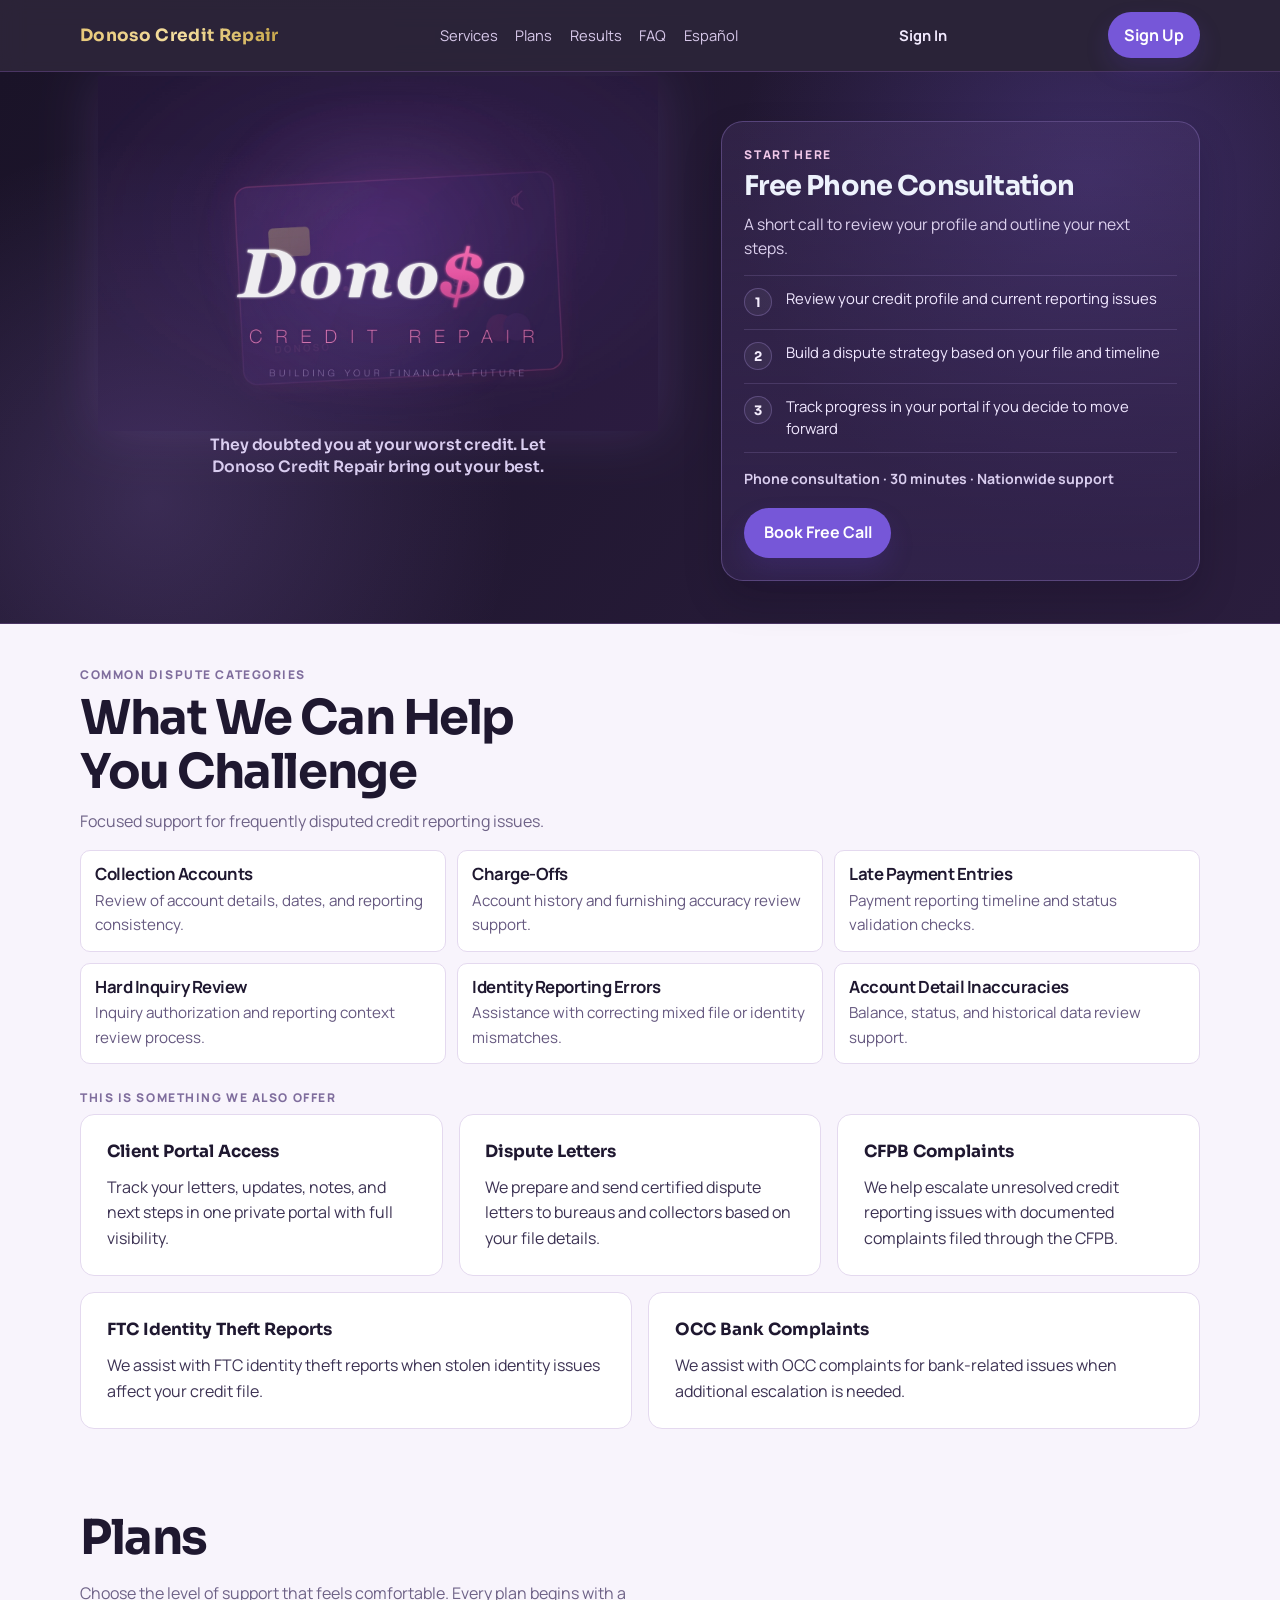
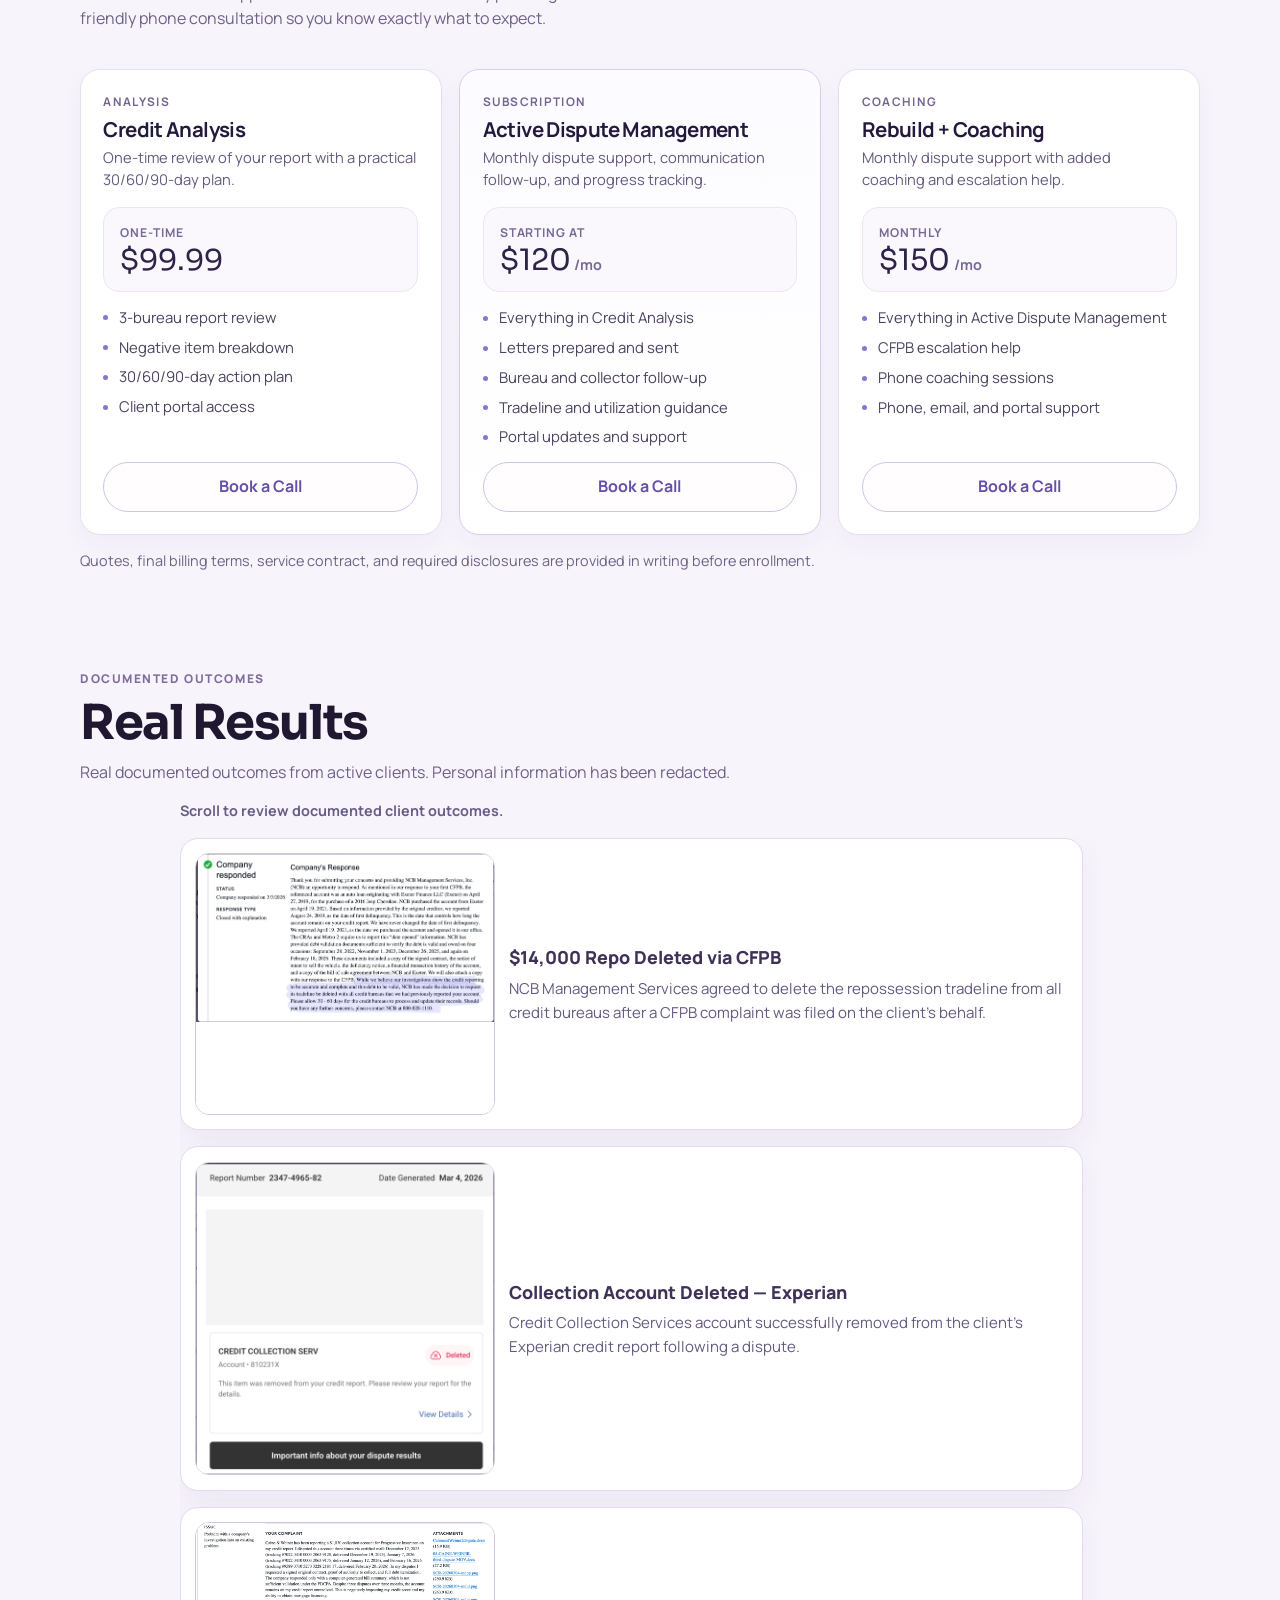
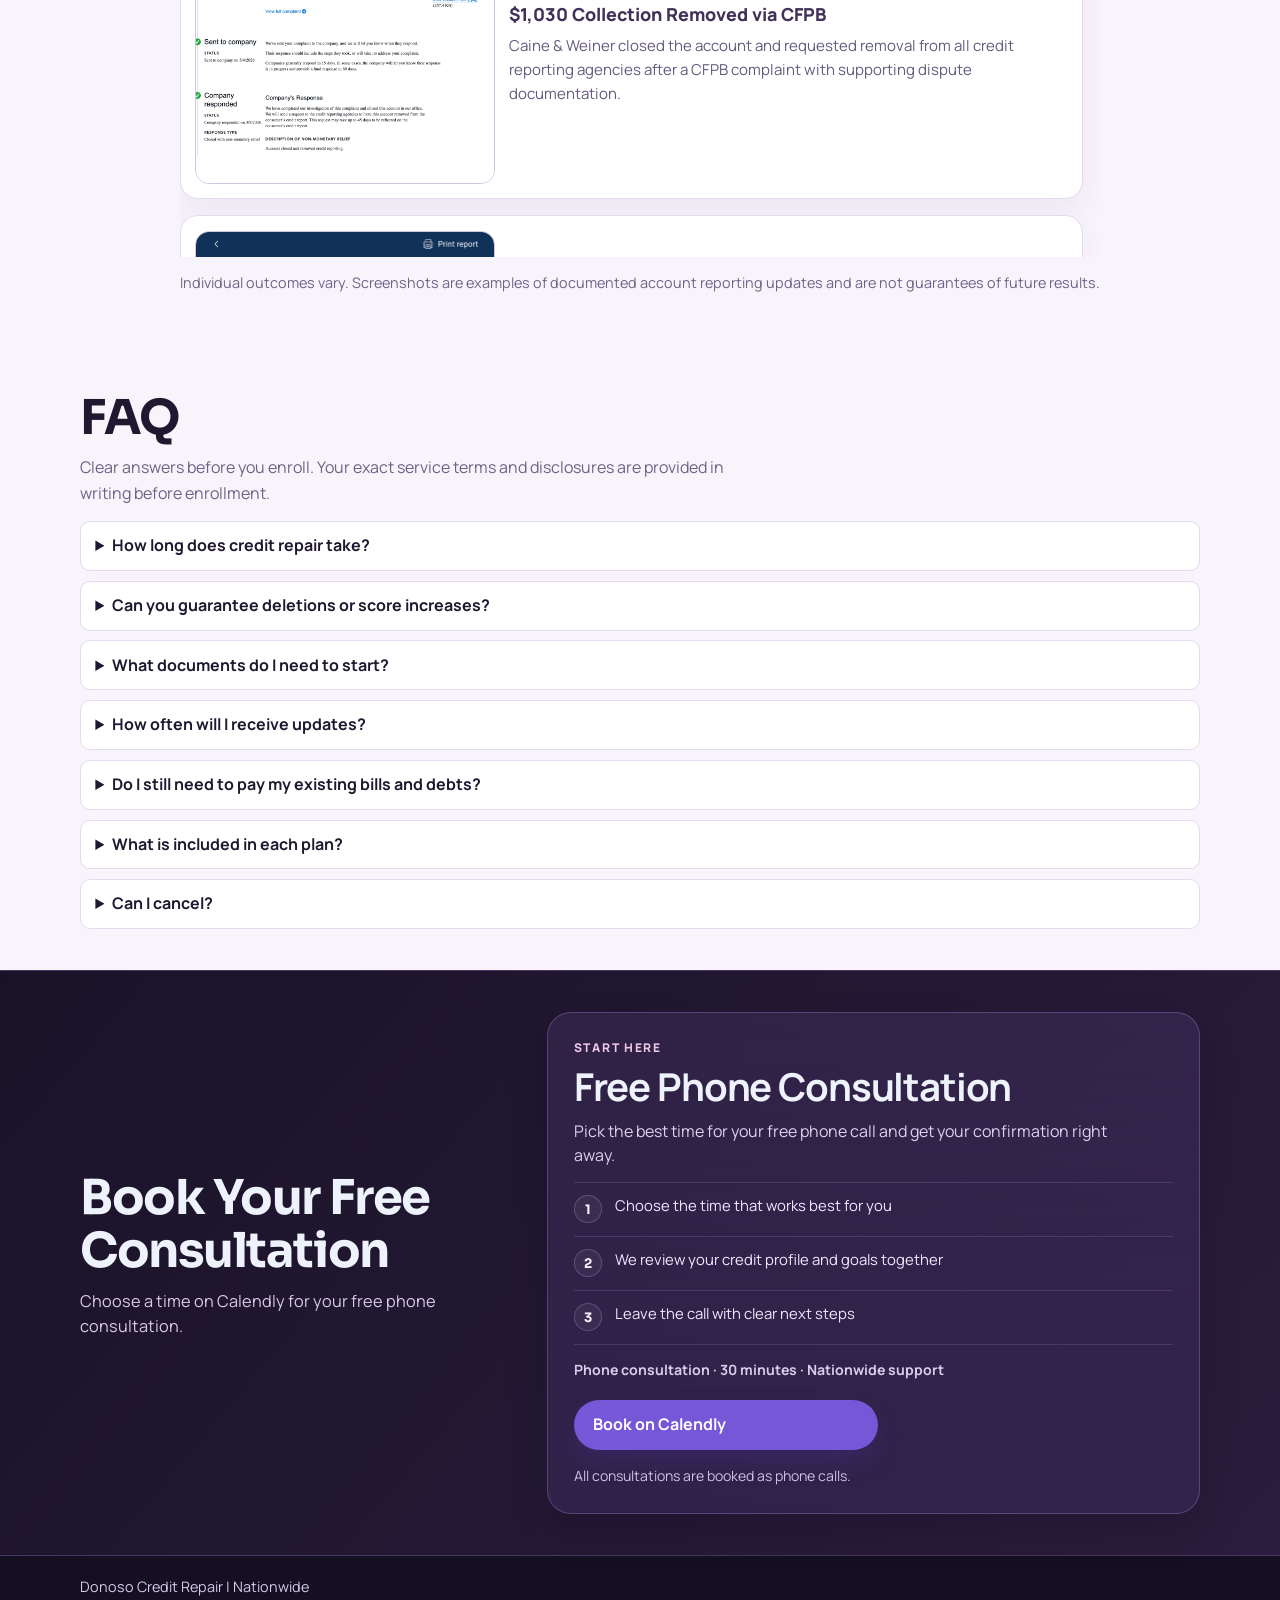
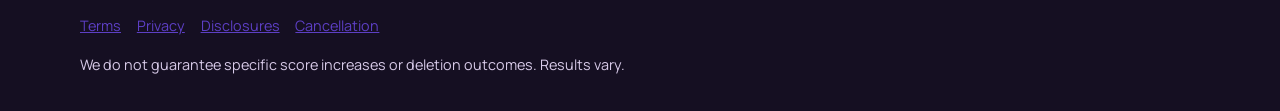
==== index.html @ 0e9fbdb6 "Add service highlights subheading" ====
<!doctype html>
<html lang="en">
  <head>
    <meta charset="UTF-8" />
    <meta name="viewport" content="width=device-width, initial-scale=1.0" />
    <title>Donoso Credit Repair | Nationwide Credit Support</title>
    <meta
      name="description"
      content="Donoso Credit Repair helps clients nationwide challenge potentially inaccurate credit reporting and build stronger credit habits."
    />
    <meta property="og:title" content="Donoso Credit Repair | Nationwide Credit Support" />
    <meta
      property="og:description"
      content="Donoso Credit Repair helps clients nationwide challenge potentially inaccurate credit reporting and build stronger credit habits."
    />
    <meta property="og:type" content="website" />
    <meta property="og:url" content="https://donosocreditrepair.com/" />
    <meta property="og:image" content="https://donosocreditrepair.com/images/SCR-20260306-loyx.jpeg" />
    <meta name="twitter:card" content="summary_large_image" />
    <meta name="twitter:title" content="Donoso Credit Repair | Nationwide Credit Support" />
    <meta
      name="twitter:description"
      content="Donoso Credit Repair helps clients nationwide challenge potentially inaccurate credit reporting and build stronger credit habits."
    />
    <meta name="twitter:image" content="https://donosocreditrepair.com/images/SCR-20260306-loyx.jpeg" />
    <link rel="preconnect" href="https://fonts.googleapis.com" />
    <link rel="preconnect" href="https://fonts.gstatic.com" crossorigin />
    <link
      href="https://fonts.googleapis.com/css2?family=Manrope:wght@400;500;700;800&family=Sora:wght@600;700;800&display=swap"
      rel="stylesheet"
    />
    <link rel="icon" type="image/jpeg" href="images/SCR-20260306-loyx.jpeg" />
    <link rel="apple-touch-icon" href="images/SCR-20260306-loyx.jpeg" />
    <link rel="alternate" hreflang="es" href="es.html" />
    <link rel="stylesheet" href="styles.css?v=20260321l" />
  </head>
  <body>
    <nav class="site-nav">
      <div class="container nav-inner">
        <a class="brand" href="#home"><span class="brand-text">Donoso Credit Repair</span></a>
        <div class="nav-links">
          <a href="#services">Services</a>
          <a href="#pricing">Plans</a>
          <a href="#results">Results</a>
          <a href="#faq">FAQ</a>
          <a href="es.html" lang="es">Español</a>
        </div>
        <a class="nav-signin" href="portal.html">Sign In</a>
        <a class="btn btn-primary nav-btn" href="portal.html?mode=signup">Sign Up</a>
      </div>
      <div class="container mobile-nav" aria-label="Mobile navigation">
        <a href="#services">Services</a>
        <a href="#pricing">Plans</a>
        <a href="#results">Results</a>
        <a href="#faq">FAQ</a>
        <a href="es.html" lang="es">Español</a>
      </div>
    </nav>

    <main id="home">
      <section class="hero">
        <div class="container hero-grid">
          <div class="hero-copy">
            <div class="hero-logo-showcase">
              <img
                class="hero-logo"
                src="images/SCR-20260306-loyx.jpeg"
                alt="Donoso Credit Repair logo"
              />
            </div>
            <p class="hero-logo-caption">
              They doubted you at your worst credit. Let Donoso Credit Repair bring out your best.
            </p>
          </div>

          <aside class="hero-panel">
            <p class="hero-panel-kicker">Start Here</p>
            <h2>Free Phone Consultation</h2>
            <p class="hero-panel-lead">
              A short call to review your profile and outline your next steps.
            </p>
            <ol class="hero-steps">
              <li>
                <span class="hero-step-num">1</span>
                <p>Review your credit profile and current reporting issues</p>
              </li>
              <li>
                <span class="hero-step-num">2</span>
                <p>Build a dispute strategy based on your file and timeline</p>
              </li>
              <li>
                <span class="hero-step-num">3</span>
                <p>Track progress in your portal if you decide to move forward</p>
              </li>
            </ol>
            <p class="hero-panel-meta">Phone consultation · 30 minutes · Nationwide support</p>
            <a
              class="btn btn-primary hero-panel-btn"
              href="https://calendly.com/donoso420/30min"
              target="_blank"
              rel="noreferrer"
            >Book Free Call</a>
          </aside>
        </div>
      </section>

      <section id="services" class="section section-light">
        <div class="container">
          <p class="section-kicker">Common Dispute Categories</p>
          <h2 class="section-title">What We Can Help You Challenge</h2>
          <p class="section-lead">
            Focused support for frequently disputed credit reporting issues.
          </p>
          <div class="issue-grid">
            <article>
              <h3>Collection Accounts</h3>
              <p>Review of account details, dates, and reporting consistency.</p>
            </article>
            <article>
              <h3>Charge-Offs</h3>
              <p>Account history and furnishing accuracy review support.</p>
            </article>
            <article>
              <h3>Late Payment Entries</h3>
              <p>Payment reporting timeline and status validation checks.</p>
            </article>
            <article>
              <h3>Hard Inquiry Review</h3>
              <p>Inquiry authorization and reporting context review process.</p>
            </article>
            <article>
              <h3>Identity Reporting Errors</h3>
              <p>Assistance with correcting mixed file or identity mismatches.</p>
            </article>
            <article>
              <h3>Account Detail Inaccuracies</h3>
              <p>Balance, status, and historical data review support.</p>
            </article>
          </div>
          <div class="stats services-highlights">
            <p class="section-kicker services-highlights-kicker">This Is Something We Also Offer</p>
            <div class="stats-grid">
              <article>
                <p class="stat-label">Client Portal Access</p>
                <p class="stat-text">Track your letters, updates, notes, and next steps in one private portal with full visibility.</p>
              </article>
              <article>
                <p class="stat-label">Dispute Letters</p>
                <p class="stat-text">We prepare and send certified dispute letters to bureaus and collectors based on your file details.</p>
              </article>
              <article>
                <p class="stat-label">CFPB Complaints</p>
                <p class="stat-text">We help escalate unresolved credit reporting issues with documented complaints filed through the CFPB.</p>
              </article>
              <article>
                <p class="stat-label">FTC Identity Theft Reports</p>
                <p class="stat-text">We assist with FTC identity theft reports when stolen identity issues affect your credit file.</p>
              </article>
              <article>
                <p class="stat-label">OCC Bank Complaints</p>
                <p class="stat-text">We assist with OCC complaints for bank-related issues when additional escalation is needed.</p>
              </article>
            </div>
          </div>
        </div>
      </section>

      <section id="pricing" class="section section-light">
        <div class="container">
          <div class="pricing-header">
            <h2 class="section-title">Plans</h2>
            <p class="section-lead">
              Choose the level of support that feels comfortable. Every plan begins with a
              friendly phone consultation so you know exactly what to expect.
            </p>
          </div>
          <div class="pricing-grid">
            <article class="plan-card">
              <div class="plan-top">
                <p class="plan-tier">Analysis</p>
                <h3>Credit Analysis</h3>
                <p class="plan-for">One-time review of your report with a practical 30/60/90-day plan.</p>
              </div>
              <div class="plan-price-box">
                <p class="plan-price-label">One-time</p>
                <p class="plan-price">
                  <span class="plan-price-value">$99.99</span>
                </p>
              </div>
              <ul>
                <li>3-bureau report review</li>
                <li>Negative item breakdown</li>
                <li>30/60/90-day action plan</li>
                <li>Client portal access</li>
              </ul>
              <a
                class="btn btn-outline"
                href="https://calendly.com/donoso420/30min"
                target="_blank"
                rel="noreferrer"
              >Book a Call</a>
            </article>

            <article class="plan-card featured">
              <div class="plan-top">
                <p class="plan-tier">Subscription</p>
                <h3>Active Dispute Management</h3>
                <p class="plan-for">Monthly dispute support, communication follow-up, and progress tracking.</p>
              </div>
              <div class="plan-price-box">
                <p class="plan-price-label">Starting at</p>
                <p class="plan-price">
                  <span class="plan-price-value">$120</span>
                  <span class="plan-price-unit">/mo</span>
                </p>
              </div>
              <ul>
                <li>Everything in Credit Analysis</li>
                <li>Letters prepared and sent</li>
                <li>Bureau and collector follow-up</li>
                <li>Tradeline and utilization guidance</li>
                <li>Portal updates and support</li>
              </ul>
              <a
                class="btn btn-outline"
                href="https://calendly.com/donoso420/30min"
                target="_blank"
                rel="noreferrer"
              >Book a Call</a>
            </article>

            <article class="plan-card">
              <div class="plan-top">
                <p class="plan-tier">Coaching</p>
                <h3>Rebuild + Coaching</h3>
                <p class="plan-for">Monthly dispute support with added coaching and escalation help.</p>
              </div>
              <div class="plan-price-box">
                <p class="plan-price-label">Monthly</p>
                <p class="plan-price">
                  <span class="plan-price-value">$150</span>
                  <span class="plan-price-unit">/mo</span>
                </p>
              </div>
              <ul>
                <li>Everything in Active Dispute Management</li>
                <li>CFPB escalation help</li>
                <li>Phone coaching sessions</li>
                <li>Phone, email, and portal support</li>
              </ul>
              <a
                class="btn btn-outline"
                href="https://calendly.com/donoso420/30min"
                target="_blank"
                rel="noreferrer"
              >Book a Call</a>
            </article>
          </div>
          <p class="fineprint">
            Quotes, final billing terms, service contract, and required disclosures are provided
            in writing before enrollment.
          </p>
        </div>
      </section>

      <section id="results" class="section section-light results-section">
        <div class="container">
          <p class="section-kicker">Documented Outcomes</p>
          <h2 class="section-title">Real Results</h2>
          <p class="section-lead">
            Real documented outcomes from active clients. Personal information has been redacted.
          </p>
          <p class="results-hint">Scroll to review documented client outcomes.</p>
          <div class="results-grid">
            <article class="result-card">
              <div class="result-media">
                <img src="/images/Experian.png" alt="CFPB complaint — $14,000 repossession deleted from all credit bureaus" loading="lazy" />
              </div>
              <div class="result-copy">
                <p class="result-title">$14,000 Repo Deleted via CFPB</p>
                <p class="result-text">
                  NCB Management Services agreed to delete the repossession tradeline from all credit bureaus after a CFPB complaint was filed on the client's behalf.
                </p>
              </div>
            </article>
            <article class="result-card">
              <div class="result-media">
                <img src="/images/CFPB.png" alt="Experian dispute result — collection account deleted" loading="lazy" />
              </div>
              <div class="result-copy">
                <p class="result-title">Collection Account Deleted — Experian</p>
                <p class="result-text">
                  Credit Collection Services account successfully removed from the client's Experian credit report following a dispute.
                </p>
              </div>
            </article>
            <article class="result-card">
              <div class="result-media">
                <img src="/images/CFBPcomlaint2.png" alt="CFPB complaint — $1,030 Caine & Weiner collection removed" loading="lazy" />
              </div>
              <div class="result-copy">
                <p class="result-title">$1,030 Collection Removed via CFPB</p>
                <p class="result-text">
                  Caine & Weiner closed the account and requested removal from all credit reporting agencies after a CFPB complaint with supporting dispute documentation.
                </p>
              </div>
            </article>
            <article class="result-card">
              <div class="result-media">
                <img src="/images/SCR-20260306-jzqe.png" alt="Credit report update showing deleted and updated disputed accounts" loading="lazy" />
              </div>
              <div class="result-copy">
                <p class="result-title">Multiple Accounts Updated and Deleted</p>
                <p class="result-text">
                  Client report showing multiple dispute outcomes at once, including deleted collection accounts and updated tradelines after the reporting cycle refreshed.
                </p>
              </div>
            </article>
          </div>
          <p class="fineprint">
            Individual outcomes vary. Screenshots are examples of documented account reporting
            updates and are not guarantees of future results.
          </p>
        </div>
      </section>

      <section id="faq" class="section section-light faq-section">
        <div class="container">
          <h2 class="section-title">FAQ</h2>
          <p class="section-lead faq-intro">
            Clear answers before you enroll. Your exact service terms and disclosures are provided
            in writing before enrollment.
          </p>
          <details>
            <summary>How long does credit repair take?</summary>
            <p>
              Most clients are active for 3 to 6 months. Initial file review is usually completed
              within 3 to 7 business days after onboarding documents are received. First dispute
              cycle typically starts within 7 to 14 days. Bureau and creditor responses often take
              about 30 to 45 days per cycle.
            </p>
          </details>
          <details>
            <summary>Can you guarantee deletions or score increases?</summary>
            <p>
              No. We do not guarantee deletions, score increases, approvals, or exact timelines.
              Results vary based on your credit profile, account history, and how bureaus or
              furnishers respond.
            </p>
          </details>
          <details>
            <summary>What documents do I need to start?</summary>
            <p>
              Most clients need a government-issued ID, proof of address, and current 3-bureau
              credit report access. If you have prior dispute letters or bureau responses, upload
              those during onboarding.
            </p>
          </details>
          <details>
            <summary>How often will I receive updates?</summary>
            <p>
              You receive regular progress updates during each cycle and a monthly status summary.
              Active Dispute Management and Rebuild + Coaching include priority support with a
              target response window of 24 business hours.
            </p>
          </details>
          <details>
            <summary>Do I still need to pay my existing bills and debts?</summary>
            <p>
              Yes. You should continue making payments on valid obligations. Credit repair support
              does not replace your payment responsibilities to lenders or creditors.
            </p>
          </details>
          <details>
            <summary>What is included in each plan?</summary>
            <p>
              Credit Analysis is $99.99 and includes a 3-bureau report review, negative item
              analysis, a 30/60/90-day action plan, and client portal access. Active Dispute
              Management starts at $120 per month and adds dispute letters sent on your behalf to
              bureaus and collectors, credit utilization and tradeline advice, and email/portal
              support. Rebuild + Coaching is $150 per month and adds CFPB complaints filed on your
              behalf and phone coaching sessions.
            </p>
          </details>
          <details>
            <summary>Can I cancel?</summary>
            <p>
              Yes. Cancellation rights and instructions are included in your signed agreement and
              required disclosures before service begins. You can also submit a written request
              by email and include your full account details.
            </p>
          </details>
        </div>
      </section>

      <section id="contact" class="section section-dark contact-section">
        <div class="container contact-grid">
          <div class="contact-copy-wrap">
            <h2 class="section-title">Book Your Free Consultation</h2>
            <p class="contact-lead">
              Choose a time on Calendly for your free phone consultation.
            </p>
          </div>
          <div class="booking-card">
            <p class="booking-kicker">Start Here</p>
            <h3>Free Phone Consultation</h3>
            <p class="booking-copy">
              Pick the best time for your free phone call and get your confirmation right away.
            </p>
            <ol class="booking-steps">
              <li>
                <span class="booking-step-num">1</span>
                <p>Choose the time that works best for you</p>
              </li>
              <li>
                <span class="booking-step-num">2</span>
                <p>We review your credit profile and goals together</p>
              </li>
              <li>
                <span class="booking-step-num">3</span>
                <p>Leave the call with clear next steps</p>
              </li>
            </ol>
            <p class="booking-meta">Phone consultation · 30 minutes · Nationwide support</p>
            <a
              class="btn btn-primary booking-btn"
              href="https://calendly.com/donoso420/30min"
              target="_blank"
              rel="noreferrer"
            >Book on Calendly</a>
            <p class="micro booking-note">
              All consultations are booked as phone calls.
            </p>
          </div>
        </div>
      </section>
    </main>

    <footer class="footer">
      <div class="container">
        <p>Donoso Credit Repair | Nationwide</p>
        <p class="legal-links">
          <a href="terms.html">Terms</a>
          <a href="privacy.html">Privacy</a>
          <a href="disclosures.html">Disclosures</a>
          <a href="cancellation.html">Cancellation</a>
        </p>
        <p>We do not guarantee specific score increases or deletion outcomes. Results vary.</p>
      </div>
    </footer>
  </body>
</html>
---- styles.css ----
:root {
  --bg: #f8f4fc;
  --surface: #ffffff;
  --surface-soft: #f3ebfb;
  --ink: #1f1830;
  --muted: #6e6287;
  --line: #e4d9ef;
  --dark: #1a1328;
  --dark-2: #2a1d3d;
  --dark-line: #4a3563;
  --accent: #7657d8;
  --accent-strong: #5d3fc5;
}

* {
  box-sizing: border-box;
}

html,
body {
  margin: 0;
  padding: 0;
}

body {
  font-family: "Manrope", sans-serif;
  color: var(--ink);
  background:
    radial-gradient(circle at 8% -10%, #f4ddf0 0, transparent 35%),
    radial-gradient(circle at 95% 0%, #ece4ff 0, transparent 30%),
    var(--bg);
  line-height: 1.6;
}

h1,
h2,
h3 {
  margin: 0 0 0.65rem;
  line-height: 1.12;
  letter-spacing: -0.03em;
}

h1,
h2 {
  font-family: "Sora", sans-serif;
}

p {
  margin: 0 0 1rem;
}

a {
  color: var(--accent-strong);
}

.container {
  width: min(1120px, 92%);
  margin: 0 auto;
}

.site-nav {
  position: sticky;
  top: 0;
  z-index: 30;
  background: rgba(26, 19, 40, 0.92);
  border-bottom: 1px solid var(--dark-line);
  backdrop-filter: blur(10px);
}

.nav-inner {
  display: flex;
  align-items: center;
  justify-content: space-between;
  gap: 1rem;
  padding: 0.78rem 0;
}

.brand {
  text-decoration: none;
}

.brand-text {
  font-family: "Sora", sans-serif;
  font-size: 1.06rem;
  font-weight: 700;
  letter-spacing: 0.02em;
  background: linear-gradient(90deg, #e8c97a, #f5dfa0, #c9a84c);
  -webkit-background-clip: text;
  -webkit-text-fill-color: transparent;
  background-clip: text;
}

.nav-links {
  display: flex;
  gap: 1.1rem;
}

.mobile-nav {
  display: none;
}

.nav-signin {
  text-decoration: none;
  color: #f2eaff;
  font-size: 0.92rem;
  font-weight: 700;
  white-space: nowrap;
}

.nav-signin:hover {
  color: #ffffff;
}

.nav-links a {
  text-decoration: none;
  font-size: 0.92rem;
  color: #d7c8ea;
}

.nav-links a:hover {
  color: #ffffff;
}

.btn {
  display: inline-block;
  border-radius: 999px;
  border: 1px solid transparent;
  text-decoration: none;
  cursor: pointer;
  padding: 0.68rem 1.15rem;
  font-weight: 700;
  transition: transform 0.16s ease, background 0.2s ease, color 0.2s ease;
}

.btn:hover {
  transform: translateY(-1px);
}

.btn-primary {
  background: var(--accent);
  color: #ffffff;
  box-shadow: 0 12px 24px rgba(93, 63, 197, 0.18);
}

.btn-primary:hover {
  background: var(--accent-strong);
}

.btn-quiet {
  border-color: #8a74a7;
  color: #f5eaff;
}

.btn-quiet:hover {
  background: rgba(255, 255, 255, 0.1);
}

.btn-outline {
  border-color: #5d3fc5;
  color: #5d3fc5;
}

.btn-outline:hover {
  background: #f3efff;
}

.nav-btn {
  padding: 0.57rem 0.95rem;
}

.hero {
  color: #edf2fc;
  background:
    radial-gradient(circle at 85% 20%, rgba(126, 96, 232, 0.26), transparent 30%),
    radial-gradient(circle at 12% 78%, rgba(183, 141, 255, 0.18), transparent 30%),
    linear-gradient(130deg, var(--dark), var(--dark-2));
  border-bottom: 1px solid var(--dark-line);
}

.hero-grid {
  display: grid;
  grid-template-columns: minmax(0, 1.02fr) minmax(320px, 0.82fr);
  gap: 2.8rem;
  align-items: start;
  padding: 3.1rem 0 2.6rem;
}

.hero-copy {
  display: flex;
  flex-direction: column;
  align-items: center;
  justify-content: flex-start;
  padding-top: 0;
}

.hero-logo-showcase {
  position: relative;
  width: min(100%, 35rem);
  padding: 0;
  display: flex;
  justify-content: center;
  margin-top: -2.85rem;
}

.hero-logo-showcase::before {
  content: "";
  position: absolute;
  inset: 12% 16%;
  border-radius: 999px;
  background: radial-gradient(circle, rgba(146, 90, 232, 0.18) 0%, rgba(146, 90, 232, 0.08) 34%, transparent 72%);
  filter: blur(18px);
}

.hero-logo {
  display: block;
  width: 100%;
  height: auto;
  object-fit: contain;
  position: relative;
  z-index: 1;
  border-radius: 0;
  mix-blend-mode: screen;
  opacity: 0.92;
  filter: saturate(1.02) brightness(1.04) drop-shadow(0 0 28px rgba(168, 107, 255, 0.18));
}

.hero-logo-caption {
  max-width: 24rem;
  margin: 0.25rem auto 0;
  color: #d8ccef;
  font-family: "Sora", sans-serif;
  font-size: 0.98rem;
  font-weight: 600;
  line-height: 1.4;
  letter-spacing: -0.01em;
  text-align: center;
}

.hero-panel {
  background: linear-gradient(180deg, rgba(78, 57, 112, 0.34) 0%, rgba(52, 37, 80, 0.74) 100%);
  border: 1px solid rgba(151, 123, 203, 0.38);
  border-radius: 22px;
  padding: 1.4rem;
  box-shadow: 0 18px 38px rgba(10, 5, 20, 0.18);
}

.hero-panel-kicker {
  margin: 0 0 0.45rem;
  color: #f0c7e8;
  font-size: 0.75rem;
  font-weight: 800;
  letter-spacing: 0.14em;
  text-transform: uppercase;
}

.hero-panel h2 {
  font-size: 1.7rem;
  margin-bottom: 0;
}

.hero-panel-lead {
  margin: 0.72rem 0 0.92rem;
  color: #ddd1ee;
  font-size: 0.98rem;
  line-height: 1.5;
}

.hero-steps {
  margin: 0;
  padding: 0;
  list-style: none;
  display: flex;
  flex-direction: column;
  gap: 0;
  border-top: 1px solid rgba(180, 157, 227, 0.18);
}

.hero-steps li {
  display: grid;
  grid-template-columns: 1.9rem minmax(0, 1fr);
  gap: 0.7rem;
  align-items: start;
  padding: 0.78rem 0;
  border-bottom: 1px solid rgba(180, 157, 227, 0.18);
}

.hero-step-num {
  display: inline-flex;
  align-items: center;
  justify-content: center;
  width: 1.75rem;
  height: 1.75rem;
  border-radius: 999px;
  border: 1px solid rgba(169, 144, 221, 0.32);
  background: rgba(255, 255, 255, 0.05);
  color: #f6efff;
  font-family: "Sora", sans-serif;
  font-size: 0.82rem;
  font-weight: 700;
}

.hero-steps p {
  margin: 0;
  color: #f0e7ff;
  font-size: 0.93rem;
  line-height: 1.45;
}

.hero-panel-meta {
  margin: 0.92rem 0 0;
  color: #d9cdee;
  font-size: 0.88rem;
  font-weight: 700;
}

.hero-panel-btn {
  margin-top: 1.15rem;
}

.stats {
  padding: 2rem 0 1.5rem;
}

.services-highlights {
  padding: 1.45rem 0 0;
}

.services-highlights-kicker {
  margin-bottom: 0.85rem;
}

.stats-grid {
  display: grid;
  grid-template-columns: repeat(12, minmax(0, 1fr));
  gap: 1rem;
  align-items: stretch;
}

.stats-grid article {
  grid-column: span 4;
  background: var(--surface);
  border: 1px solid var(--line);
  border-radius: 14px;
  padding: 1.5rem 1.6rem;
  min-height: 100%;
}

.stats-grid article:nth-child(4),
.stats-grid article:nth-child(5) {
  grid-column: span 6;
}

.stat-value {
  font-family: "Sora", sans-serif;
  font-size: 2rem;
  margin: 0;
}

.stat-label {
  margin: 0 0 0.55rem;
  font-family: "Sora", sans-serif;
  font-size: 1.05rem;
  color: var(--ink);
  font-weight: 700;
}

.stat-text {
  margin: 0;
  color: #3c3253;
}

.section {
  padding: 2.55rem 0;
}

.section-title {
  font-size: clamp(1.9rem, 4vw, 3rem);
  max-width: 12ch;
}

.section-kicker {
  margin: 0 0 0.45rem;
  text-transform: uppercase;
  letter-spacing: 0.13em;
  font-size: 0.75rem;
  color: #7f6d9d;
  font-weight: 800;
}

.section-lead {
  color: var(--muted);
  max-width: 68ch;
}

.section-light {
  background: var(--bg);
}

.section-muted {
  background: var(--surface-soft);
  border-top: 1px solid var(--line);
  border-bottom: 1px solid var(--line);
}

.section-dark {
  background: linear-gradient(130deg, var(--dark), var(--dark-2));
  color: #edf2fc;
}

.section-dark .section-title,
.section-dark .section-lead {
  color: #edf2fc;
}

.section-dark .section-lead {
  color: #d6c8ea;
}

.results-section .section-lead {
  margin-bottom: 1rem;
}

.results-hint {
  margin: -0.15rem 0 0.95rem;
  color: #6a5d85;
  font-size: 0.9rem;
  font-weight: 700;
  width: min(100%, 920px);
  margin-left: auto;
  margin-right: auto;
}

.results-grid {
  display: flex;
  flex-direction: column;
  gap: 1rem;
  width: min(100%, 920px);
  max-height: 1020px;
  overflow-y: auto;
  padding: 0.15rem 0.35rem 0.15rem 0;
  scroll-snap-type: y proximity;
  scrollbar-gutter: stable;
  margin: 0 auto;
}

.result-card {
  display: grid;
  grid-template-columns: minmax(220px, 300px) minmax(0, 1fr);
  gap: 0.85rem;
  align-items: start;
  background: #ffffff;
  border: 1px solid var(--line);
  border-radius: 18px;
  padding: 0.9rem;
  box-shadow: 0 14px 32px rgba(45, 31, 83, 0.06);
  scroll-snap-align: start;
}

.result-media {
  min-height: 240px;
  border: 1px solid #d4c4e3;
  border-radius: 14px;
  overflow: hidden;
  background: #f9f5ff;
}

.result-media img {
  width: 100%;
  height: 100%;
  object-fit: contain;
  object-position: top;
  display: block;
  min-height: 260px;
  background: #ffffff;
}

.result-copy {
  display: flex;
  flex-direction: column;
  justify-content: flex-start;
  gap: 0.3rem;
  align-self: center;
}

.result-title {
  margin: 0;
  font-weight: 800;
  color: #3f3158;
  font-size: 1.12rem;
}

.result-text {
  margin: 0;
  color: #665980;
  font-size: 0.94rem;
  line-height: 1.6;
}

.results-grid::-webkit-scrollbar {
  width: 11px;
}

.results-grid::-webkit-scrollbar-track {
  background: #f1eafd;
  border-radius: 999px;
}

.results-grid::-webkit-scrollbar-thumb {
  background: #c2b1ef;
  border-radius: 999px;
  border: 2px solid #f1eafd;
}

.results-section .fineprint {
  width: min(100%, 920px);
  margin-left: auto;
  margin-right: auto;
}

.issue-grid {
  margin-top: 1rem;
  display: grid;
  grid-template-columns: repeat(3, minmax(0, 1fr));
  gap: 0.7rem;
}

.issue-grid article {
  background: #ffffff;
  border: 1px solid var(--line);
  border-radius: 10px;
  padding: 0.85rem 0.88rem;
}

.issue-grid h3 {
  margin-bottom: 0.3rem;
  font-size: 1.05rem;
}

.issue-grid p {
  margin: 0;
  color: #665980;
  font-size: 0.95rem;
}

.pricing-header {
  display: flex;
  flex-direction: column;
  gap: 0.35rem;
  margin-bottom: 1.35rem;
}

.pricing-header .section-title {
  max-width: none;
}

.pricing-header .section-lead {
  max-width: 58ch;
}

.pricing-grid {
  margin-top: 0;
  display: grid;
  grid-template-columns: repeat(3, minmax(0, 1fr));
  gap: 1.1rem;
  align-items: stretch;
}

.plan-card {
  position: relative;
  display: flex;
  flex-direction: column;
  gap: 0.95rem;
  background: #ffffff;
  border: 1px solid #e7deef;
  border-radius: 20px;
  padding: 1.4rem;
  box-shadow: 0 10px 24px rgba(49, 33, 92, 0.04);
}

.plan-top {
  display: flex;
  flex-direction: column;
  gap: 0.38rem;
}

.plan-tier {
  margin: 0;
  align-self: flex-start;
  color: #75648f;
  font-size: 0.74rem;
  font-weight: 700;
  letter-spacing: 0.11em;
  text-transform: uppercase;
}

.plan-card h3 {
  font-size: 1.28rem;
  line-height: 1.14;
  margin: 0;
  color: #24193c;
}

.plan-for {
  margin: 0;
  color: #66597d;
  font-size: 0.92rem;
  line-height: 1.48;
}

.plan-price-box {
  margin: 0.05rem 0 0;
  padding: 0.95rem 1rem;
  border: 1px solid #ede5f4;
  border-radius: 16px;
  background: #faf8fd;
}

.plan-price-label {
  margin: 0 0 0.22rem;
  color: #786996;
  font-size: 0.76rem;
  font-weight: 700;
  letter-spacing: 0.08em;
  text-transform: uppercase;
}

.plan-price {
  margin: 0;
  display: flex;
  align-items: baseline;
  gap: 0.24rem;
}

.plan-price-value {
  margin: 0;
  font-family: "Sora", sans-serif;
  font-size: 1.84rem;
  line-height: 1;
  color: #2f2347;
}

.plan-price-unit {
  color: #786996;
  font-size: 0.9rem;
  font-weight: 700;
}

.plan-card ul {
  margin: 0;
  padding-left: 0;
  list-style: none;
  flex-grow: 1;
  display: flex;
  flex-direction: column;
  gap: 0.56rem;
}

.plan-card li {
  position: relative;
  padding-left: 1rem;
  margin: 0;
  color: #4d425f;
  font-size: 0.93rem;
  line-height: 1.4;
}

.plan-card li::before {
  content: "";
  position: absolute;
  left: 0;
  top: 0.54rem;
  width: 5px;
  height: 5px;
  border-radius: 50%;
  background: #8b74cc;
}

.plan-card.featured {
  border-color: #d9cdee;
  background: linear-gradient(180deg, #fcfbff 0%, #ffffff 100%);
}

.plan-card .btn {
  width: 100%;
  text-align: center;
  margin-top: auto;
  box-shadow: none;
}

.plan-card .btn-outline {
  border-color: #d1c3e7;
  background: #fffdfd;
  color: #654fa7;
}

.plan-card .btn-outline:hover {
  background: #f7f1ff;
  border-color: #c3b2dd;
}

.fineprint {
  margin-top: 0.84rem;
  color: var(--muted);
  font-size: 0.9rem;
}

.faq-intro {
  margin-bottom: 0.9rem;
}

.faq-section details {
  background: #ffffff;
  border: 1px solid var(--line);
  border-radius: 10px;
  padding: 0.82rem 0.9rem;
}

.faq-section details + details {
  margin-top: 0.62rem;
}

.faq-section summary {
  cursor: pointer;
  font-weight: 700;
  line-height: 1.35;
}

.faq-section details p {
  margin: 0.56rem 0 0;
  color: #4b3f64;
  max-width: 78ch;
}

.contact-section {
  border-top: 1px solid var(--dark-line);
}

.contact-grid {
  display: grid;
  grid-template-columns: minmax(0, 0.8fr) minmax(0, 1.2fr);
  gap: 2rem;
  align-items: center;
}

.contact-copy-wrap {
  max-width: 29rem;
}

.contact-lead {
  max-width: 30rem;
  color: #d7caea;
  font-size: 1.02rem;
  line-height: 1.55;
}

.booking-card {
  margin: 0;
  text-align: left;
  background: linear-gradient(180deg, rgba(78, 57, 112, 0.34) 0%, rgba(52, 37, 80, 0.74) 100%);
  border: 1px solid rgba(151, 123, 203, 0.38);
  border-radius: 24px;
  padding: 1.6rem;
  box-shadow: 0 18px 38px rgba(10, 5, 20, 0.18);
}

.booking-kicker {
  margin: 0 0 0.45rem;
  color: #f0c7e8;
  font-size: 0.75rem;
  font-weight: 800;
  letter-spacing: 0.14em;
  text-transform: uppercase;
}

.booking-card h3 {
  color: #edf2fc;
  font-size: clamp(1.6rem, 3vw, 2.5rem);
  margin-bottom: 0;
}

.booking-copy {
  max-width: 34rem;
  margin: 0.72rem 0 0.92rem;
  color: #ddd1ee;
  line-height: 1.5;
}

.booking-steps {
  margin: 0;
  padding: 0;
  list-style: none;
  display: flex;
  flex-direction: column;
  border-top: 1px solid rgba(180, 157, 227, 0.18);
}

.booking-steps li {
  display: grid;
  grid-template-columns: 1.9rem minmax(0, 1fr);
  gap: 0.7rem;
  align-items: start;
  padding: 0.78rem 0;
  border-bottom: 1px solid rgba(180, 157, 227, 0.18);
}

.booking-step-num {
  display: inline-flex;
  align-items: center;
  justify-content: center;
  width: 1.75rem;
  height: 1.75rem;
  border-radius: 999px;
  border: 1px solid rgba(169, 144, 221, 0.32);
  background: rgba(255, 255, 255, 0.05);
  color: #f6efff;
  font-family: "Sora", sans-serif;
  font-size: 0.82rem;
  font-weight: 700;
}

.booking-steps p {
  margin: 0;
  color: #f0e7ff;
  font-size: 0.93rem;
  line-height: 1.45;
}

.booking-meta {
  margin: 0.92rem 0 0;
  color: #d9cdee;
  font-size: 0.88rem;
  font-weight: 700;
}

.booking-btn {
  margin-top: 1.15rem;
  min-width: min(100%, 19rem);
}

.booking-note {
  max-width: 30rem;
  margin: 0.95rem 0 0;
}

.micro {
  color: #cec1e4;
  font-size: 0.88rem;
}

.footer {
  background: #150f22;
  border-top: 1px solid var(--dark-line);
  color: #d7cae8;
  font-size: 0.9rem;
  padding: 1.2rem 0;
}

.legal-links a {
  margin-right: 0.8rem;
}

/* Legal pages */
.topbar {
  background: #1a1328;
  border-bottom: 1px solid var(--dark-line);
  color: #d4c7e7;
}

.topbar .container {
  padding: 0.58rem 0;
}

.legal-page main {
  padding: 2.4rem 0;
}

.legal-wrap {
  background: #fdf9ff;
  border: 1px solid #e2d7ef;
  border-radius: 12px;
  padding: 1.08rem 1.08rem 0.72rem;
}

.legal-wrap h1 {
  font-size: clamp(1.85rem, 4vw, 2.45rem);
}

.legal-wrap h2 {
  margin-top: 1.15rem;
  font-size: 1.08rem;
}

/* ── Tablet: stack multi-column grids ───────────────────────────────── */
@media (max-width: 1020px) {
  .hero-grid,
  .pricing-grid {
    grid-template-columns: 1fr;
  }

  .stats-grid {
    grid-template-columns: repeat(2, minmax(0, 1fr));
  }

  .stats-grid article {
    grid-column: auto;
  }

  .stats-grid article:nth-child(5) {
    grid-column: 1 / -1;
  }

  .results-grid {
    max-height: 920px;
  }

  .result-card {
    grid-template-columns: 1fr;
  }

  .issue-grid {
    grid-template-columns: repeat(2, 1fr);
  }

  .nav-links {
    display: none;
  }

  .nav-signin {
    font-size: 0.86rem;
  }

  .mobile-nav {
    display: flex;
    gap: 0.6rem;
    overflow-x: auto;
    padding: 0 0 0.82rem;
    scrollbar-width: none;
    -ms-overflow-style: none;
  }

  .mobile-nav::-webkit-scrollbar {
    display: none;
  }

  .mobile-nav a {
    flex: 0 0 auto;
    text-decoration: none;
    color: #f1e8ff;
    border: 1px solid rgba(189, 166, 237, 0.42);
    background: rgba(255, 255, 255, 0.05);
    border-radius: 999px;
    padding: 0.48rem 0.82rem;
    font-size: 0.86rem;
    font-weight: 700;
    white-space: nowrap;
  }

  .mobile-nav a:hover {
    background: rgba(255, 255, 255, 0.12);
    color: #ffffff;
  }

  .hero-grid {
    gap: 2rem;
    padding: 2.9rem 0 2.4rem;
  }

  .hero-panel {
    max-width: 38rem;
  }

  .contact-grid {
    grid-template-columns: 1fr;
  }

  .contact-copy-wrap {
    max-width: 36rem;
  }

  .booking-card {
    max-width: 42rem;
  }
}

/* ── Mobile: tighten spacing and font sizes ─────────────────────────── */
@media (max-width: 640px) {
  /* Nav — keep brand on one line */
  .brand {
    white-space: nowrap;
  }

  .brand-text {
    font-size: 0.92rem;
  }

  .nav-btn {
    padding: 0.5rem 0.75rem;
    font-size: 0.82rem;
    white-space: nowrap;
  }

  .nav-signin {
    font-size: 0.82rem;
  }

  .mobile-nav {
    width: 92%;
    margin: 0 auto;
    padding-bottom: 0.74rem;
  }

  .mobile-nav a {
    font-size: 0.82rem;
    padding: 0.44rem 0.72rem;
  }

  /* Hero */
  .hero-grid {
    gap: 1.75rem;
    padding: 2.25rem 0 2rem;
  }

  .hero-panel {
    padding: 1.1rem 1rem;
  }

  .hero-copy {
    padding-top: 0;
  }

  .hero-logo-showcase {
    width: min(100%, 25rem);
    margin-top: -1rem;
  }

  .hero-logo-showcase {
    margin-top: -0.85rem;
  }

  .hero-panel h2 {
    font-size: 1.42rem;
  }

  .hero-steps li {
    grid-template-columns: 1.7rem minmax(0, 1fr);
    gap: 0.62rem;
    padding: 0.7rem 0;
  }

  .hero-logo-showcase {
    width: min(100%, 26rem);
  }

  .hero-logo-caption {
    max-width: 20rem;
    margin-top: 0.15rem;
    font-size: 0.88rem;
  }

  /* Sections */
  .section {
    padding: 2rem 0;
  }

  .section-title {
    font-size: 1.7rem;
  }

  /* Service cards */
  .stats-grid {
    grid-template-columns: 1fr;
    gap: 0.75rem;
  }

  .stats-grid article {
    grid-column: auto;
    padding: 1.2rem 1.3rem;
  }

  /* Results */
  .results-grid {
    max-height: 760px;
    padding-right: 0.1rem;
  }

  .results-hint {
    font-size: 0.84rem;
  }

  .result-card {
    gap: 0.8rem;
    padding: 0.85rem;
  }

  .result-media img {
    min-height: 160px;
  }

  /* Services grid — single column on small phones */
  .issue-grid {
    grid-template-columns: 1fr;
    gap: 0.6rem;
  }

  /* Pricing */
  .plan-card {
    padding: 1.25rem;
    border-radius: 22px;
  }

  .plan-price-value {
    font-size: 1.62rem;
  }

  /* FAQ */
  .faq-section details {
    padding: 0.75rem 0.85rem;
  }

  /* Booking card */
  .booking-card {
    padding: 1.25rem;
  }

  .booking-card h3 {
    font-size: 1.45rem;
  }

  .booking-steps li {
    grid-template-columns: 1.7rem minmax(0, 1fr);
    gap: 0.62rem;
    padding: 0.7rem 0;
  }

  /* Footer */
  .footer .container {
    flex-direction: column;
    gap: 0.5rem;
    text-align: center;
  }

  .legal-links a {
    margin: 0 0.4rem;
  }
}
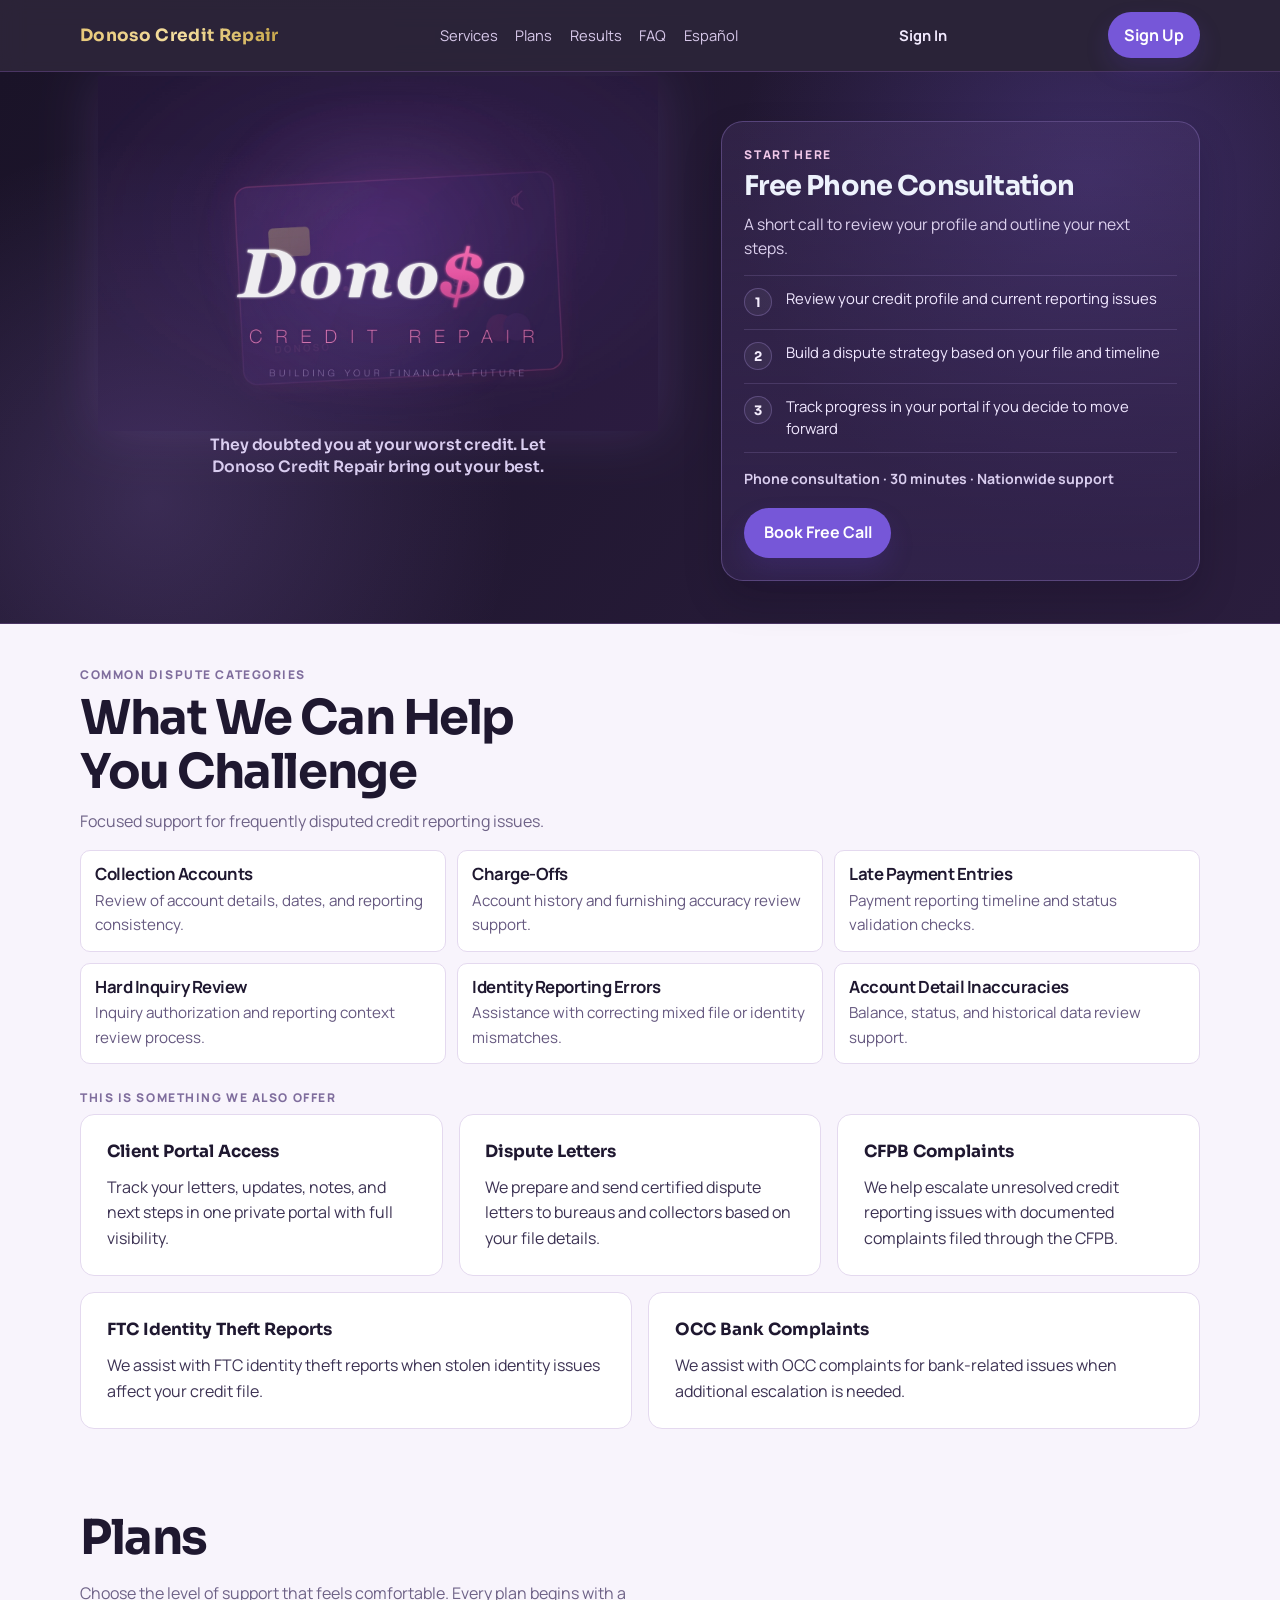
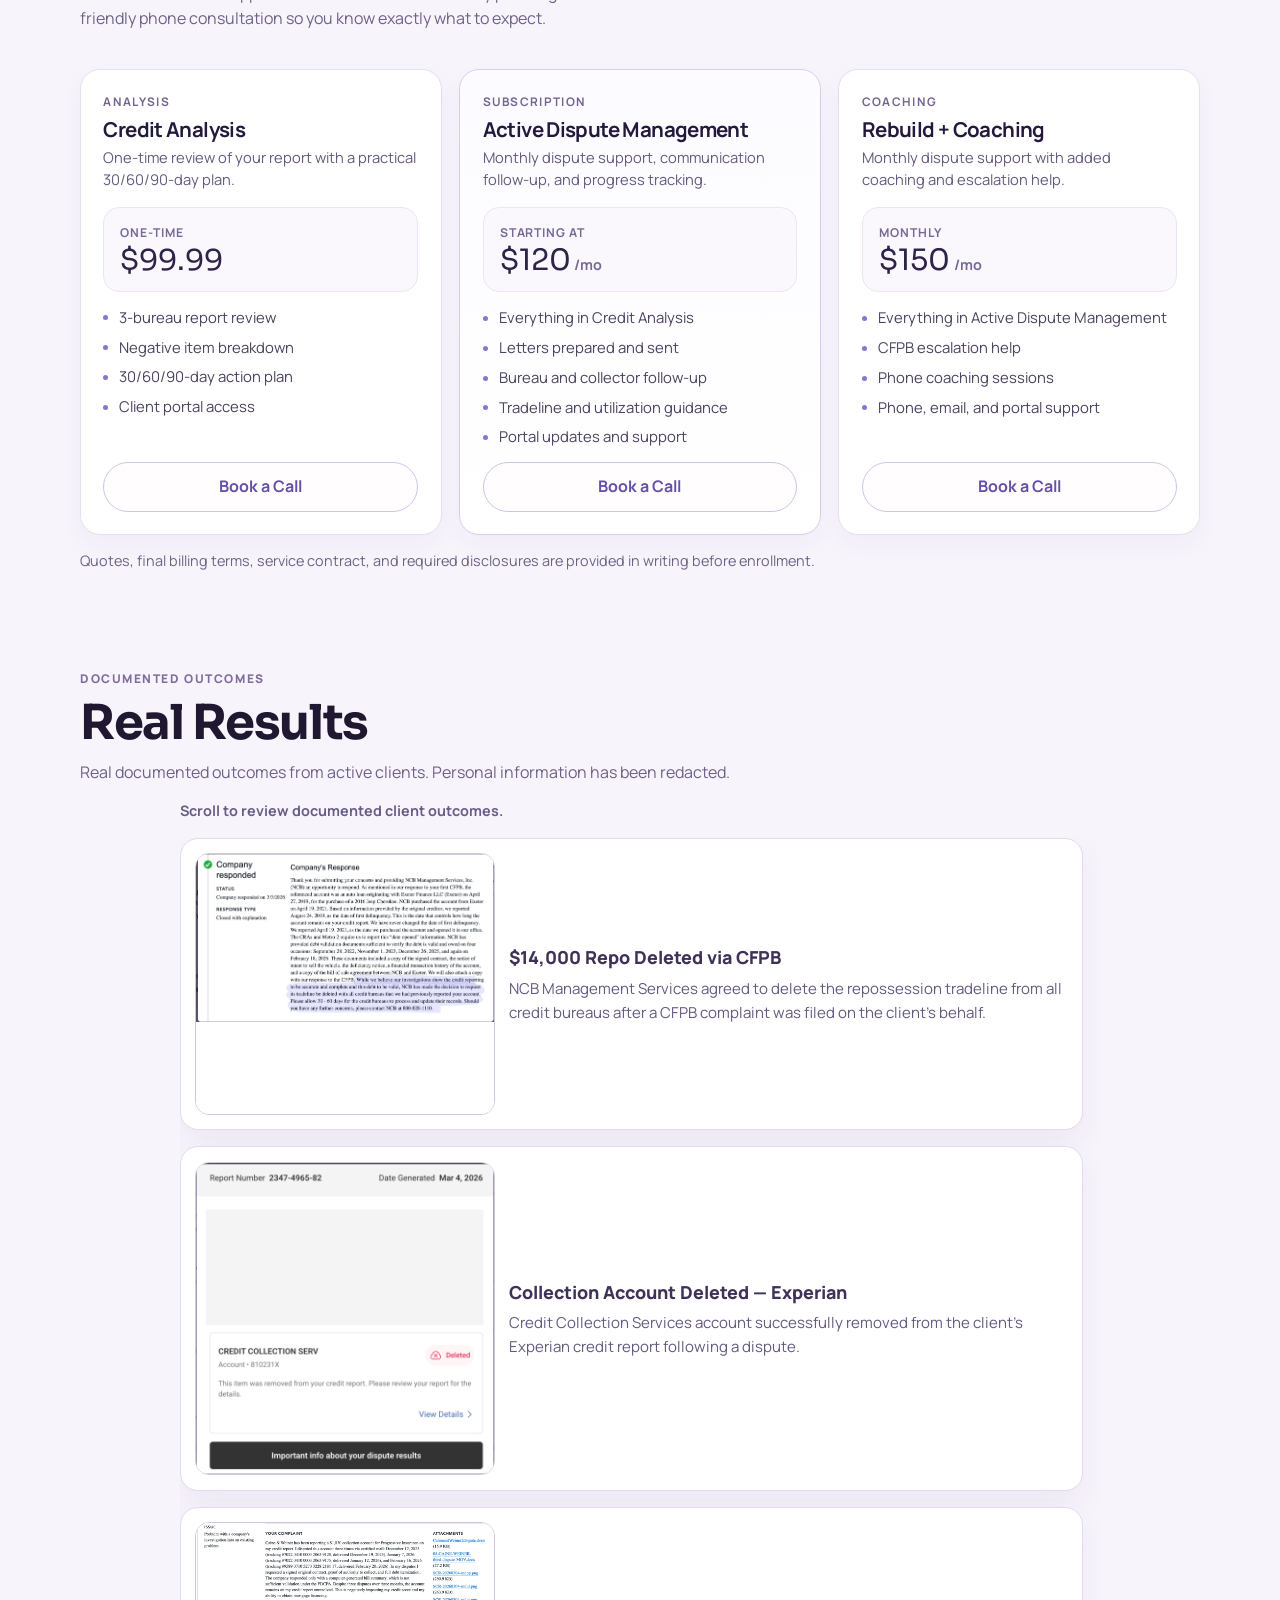
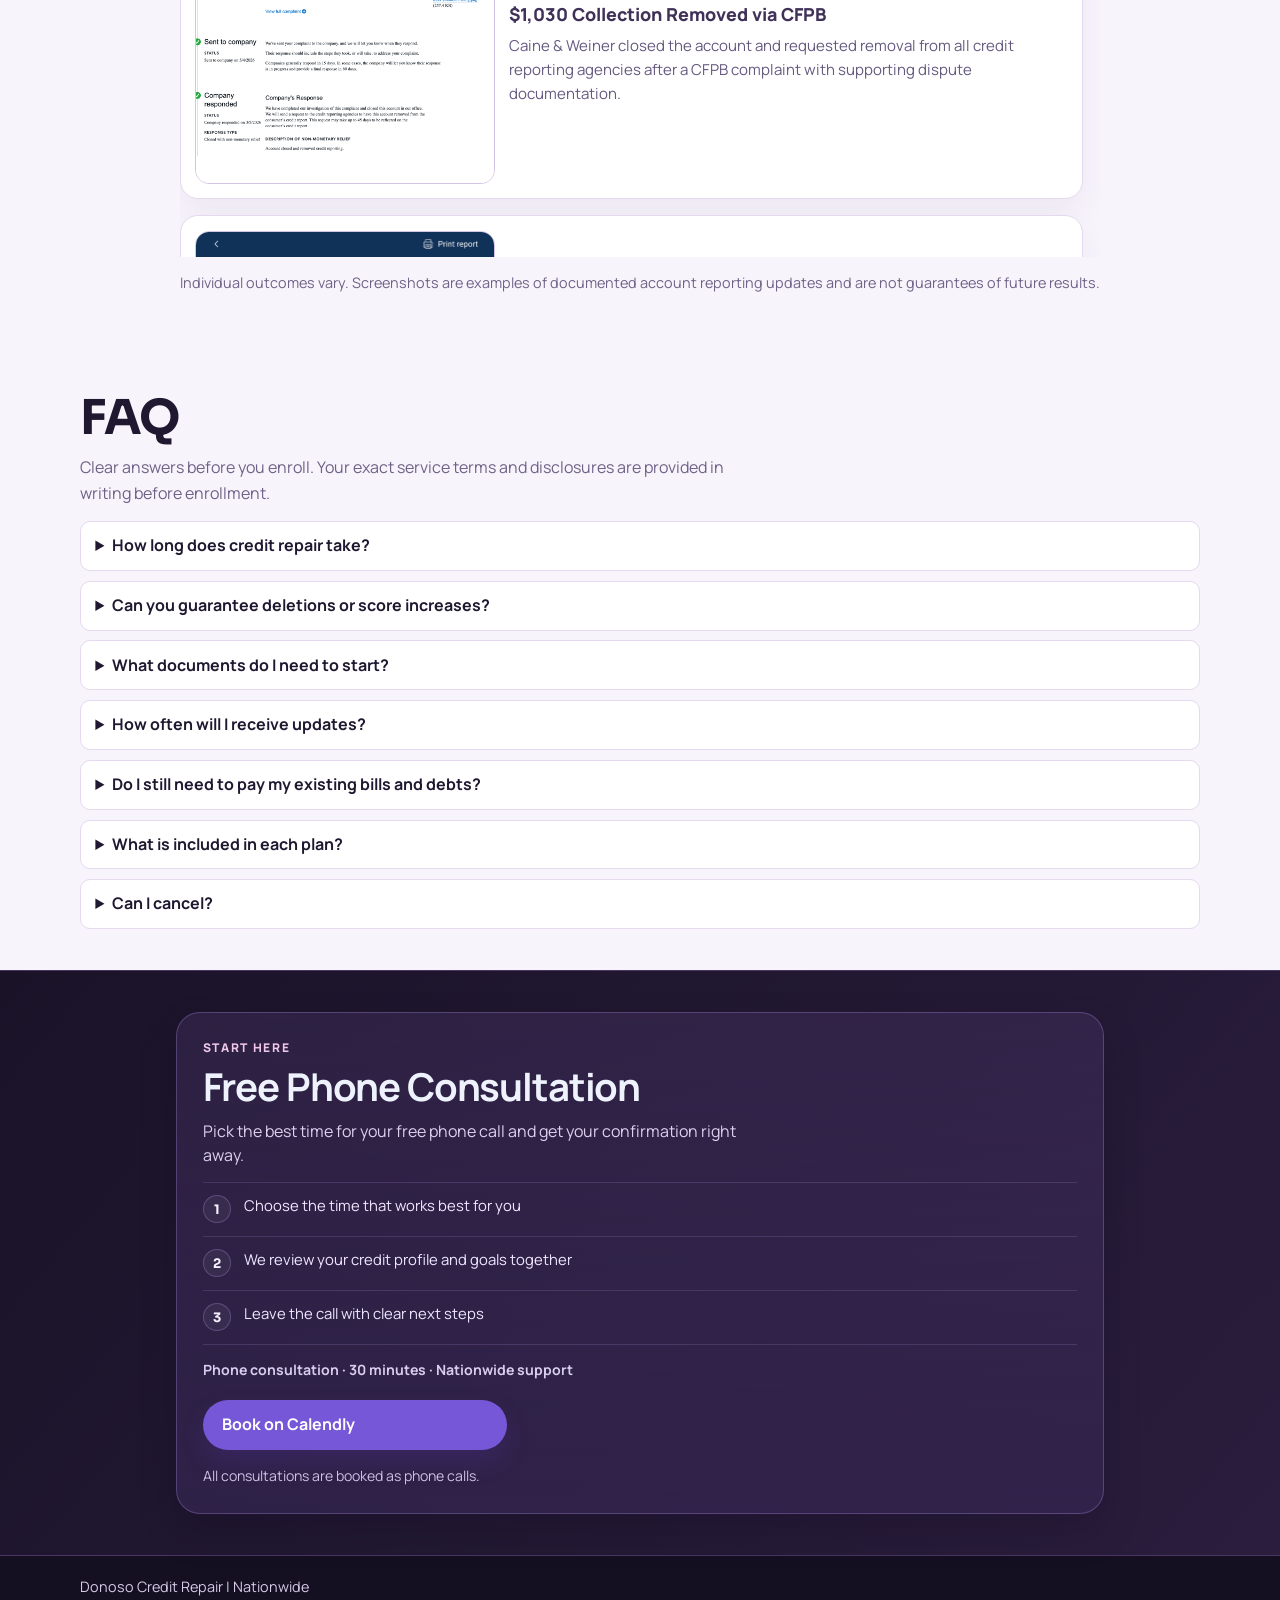
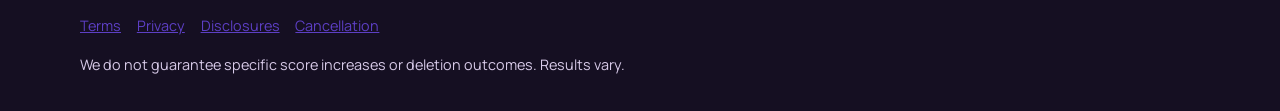
==== commit 65cade0a: "Simplify booking section layout" ====
--- a/index.html
+++ b/index.html
@@ -32,7 +32,7 @@
     <link rel="icon" type="image/jpeg" href="images/SCR-20260306-loyx.jpeg" />
     <link rel="apple-touch-icon" href="images/SCR-20260306-loyx.jpeg" />
     <link rel="alternate" hreflang="es" href="es.html" />
-    <link rel="stylesheet" href="styles.css?v=20260321l" />
+    <link rel="stylesheet" href="styles.css?v=20260321m" />
   </head>
   <body>
     <nav class="site-nav">
@@ -395,12 +395,6 @@
 
       <section id="contact" class="section section-dark contact-section">
         <div class="container contact-grid">
-          <div class="contact-copy-wrap">
-            <h2 class="section-title">Book Your Free Consultation</h2>
-            <p class="contact-lead">
-              Choose a time on Calendly for your free phone consultation.
-            </p>
-          </div>
           <div class="booking-card">
             <p class="booking-kicker">Start Here</p>
             <h3>Free Phone Consultation</h3>
--- a/styles.css
+++ b/styles.css
@@ -736,25 +736,13 @@
 }
 
 .contact-grid {
-  display: grid;
-  grid-template-columns: minmax(0, 0.8fr) minmax(0, 1.2fr);
-  gap: 2rem;
-  align-items: center;
-}
-
-.contact-copy-wrap {
-  max-width: 29rem;
-}
-
-.contact-lead {
-  max-width: 30rem;
-  color: #d7caea;
-  font-size: 1.02rem;
-  line-height: 1.55;
+  display: flex;
+  justify-content: center;
 }
 
 .booking-card {
-  margin: 0;
+  margin: 0 auto;
+  width: min(100%, 58rem);
   text-align: left;
   background: linear-gradient(180deg, rgba(78, 57, 112, 0.34) 0%, rgba(52, 37, 80, 0.74) 100%);
   border: 1px solid rgba(151, 123, 203, 0.38);
@@ -969,14 +957,6 @@
     max-width: 38rem;
   }
 
-  .contact-grid {
-    grid-template-columns: 1fr;
-  }
-
-  .contact-copy-wrap {
-    max-width: 36rem;
-  }
-
   .booking-card {
     max-width: 42rem;
   }
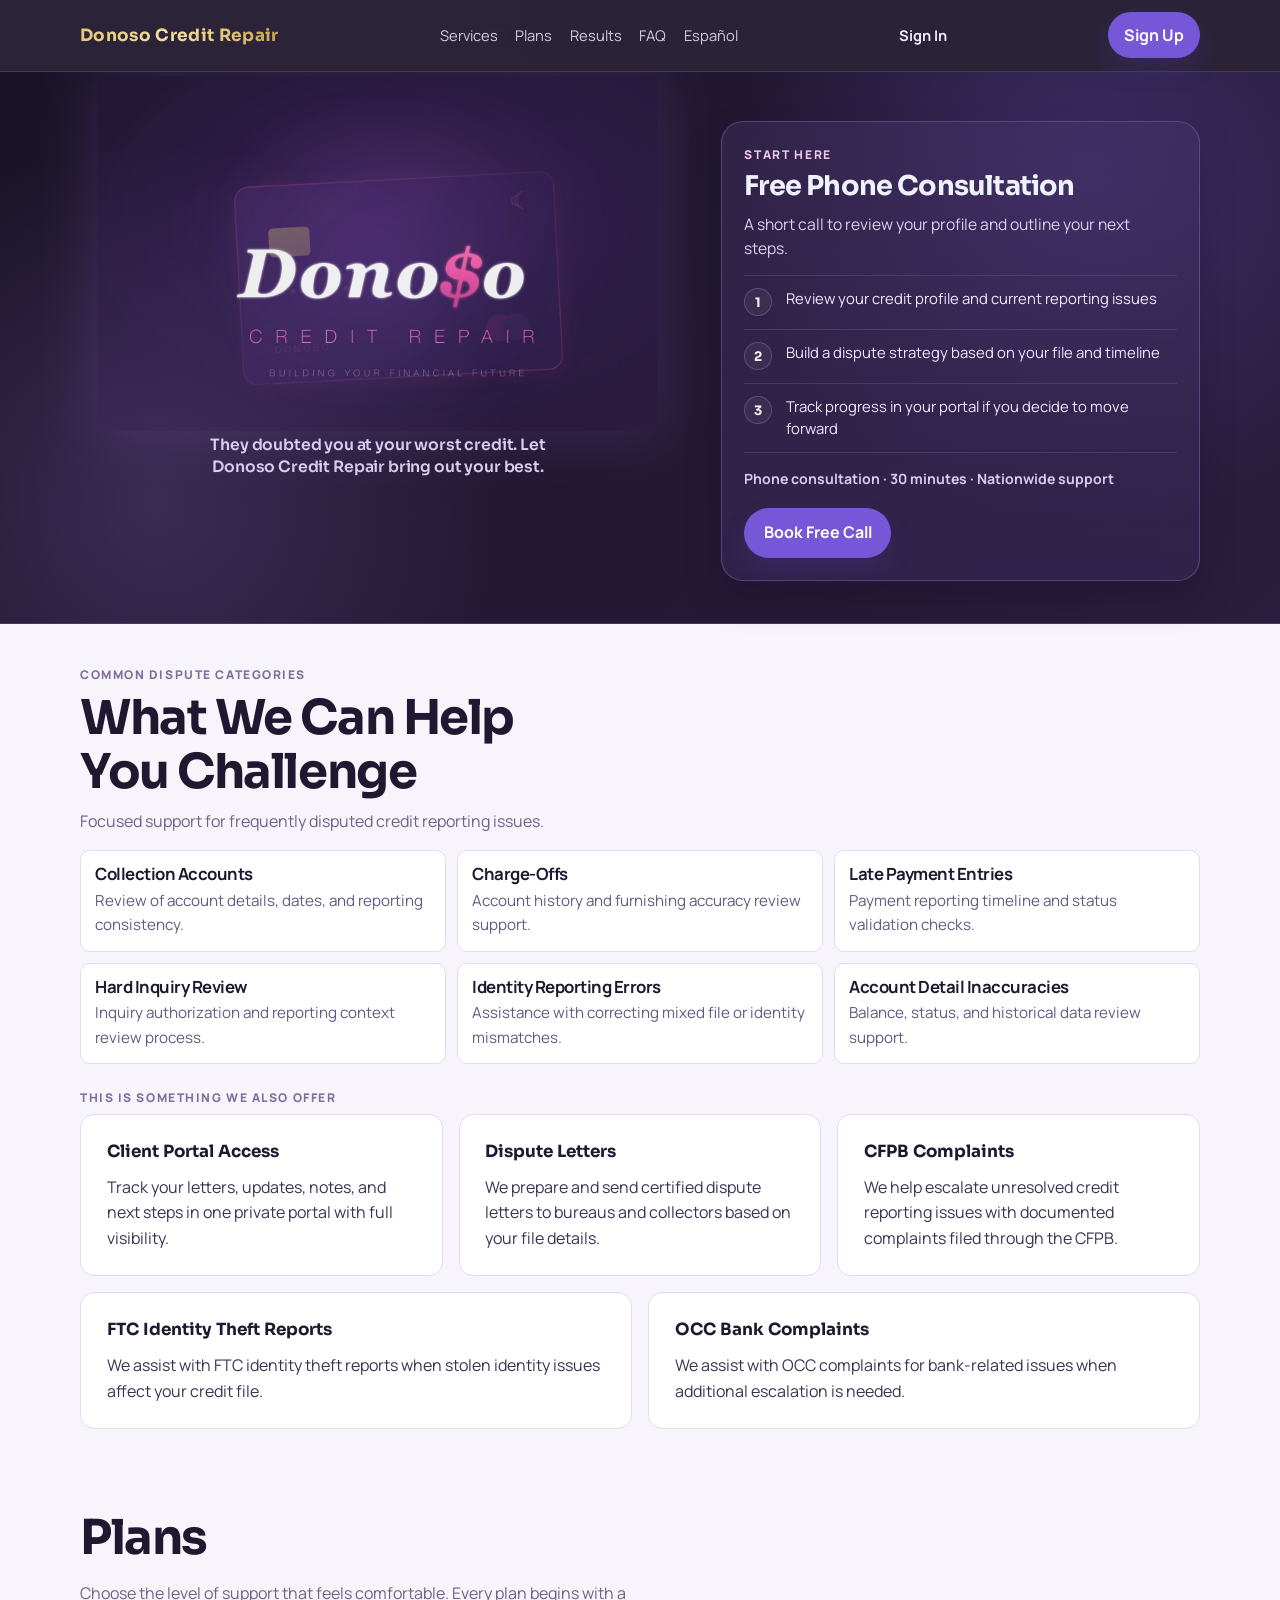
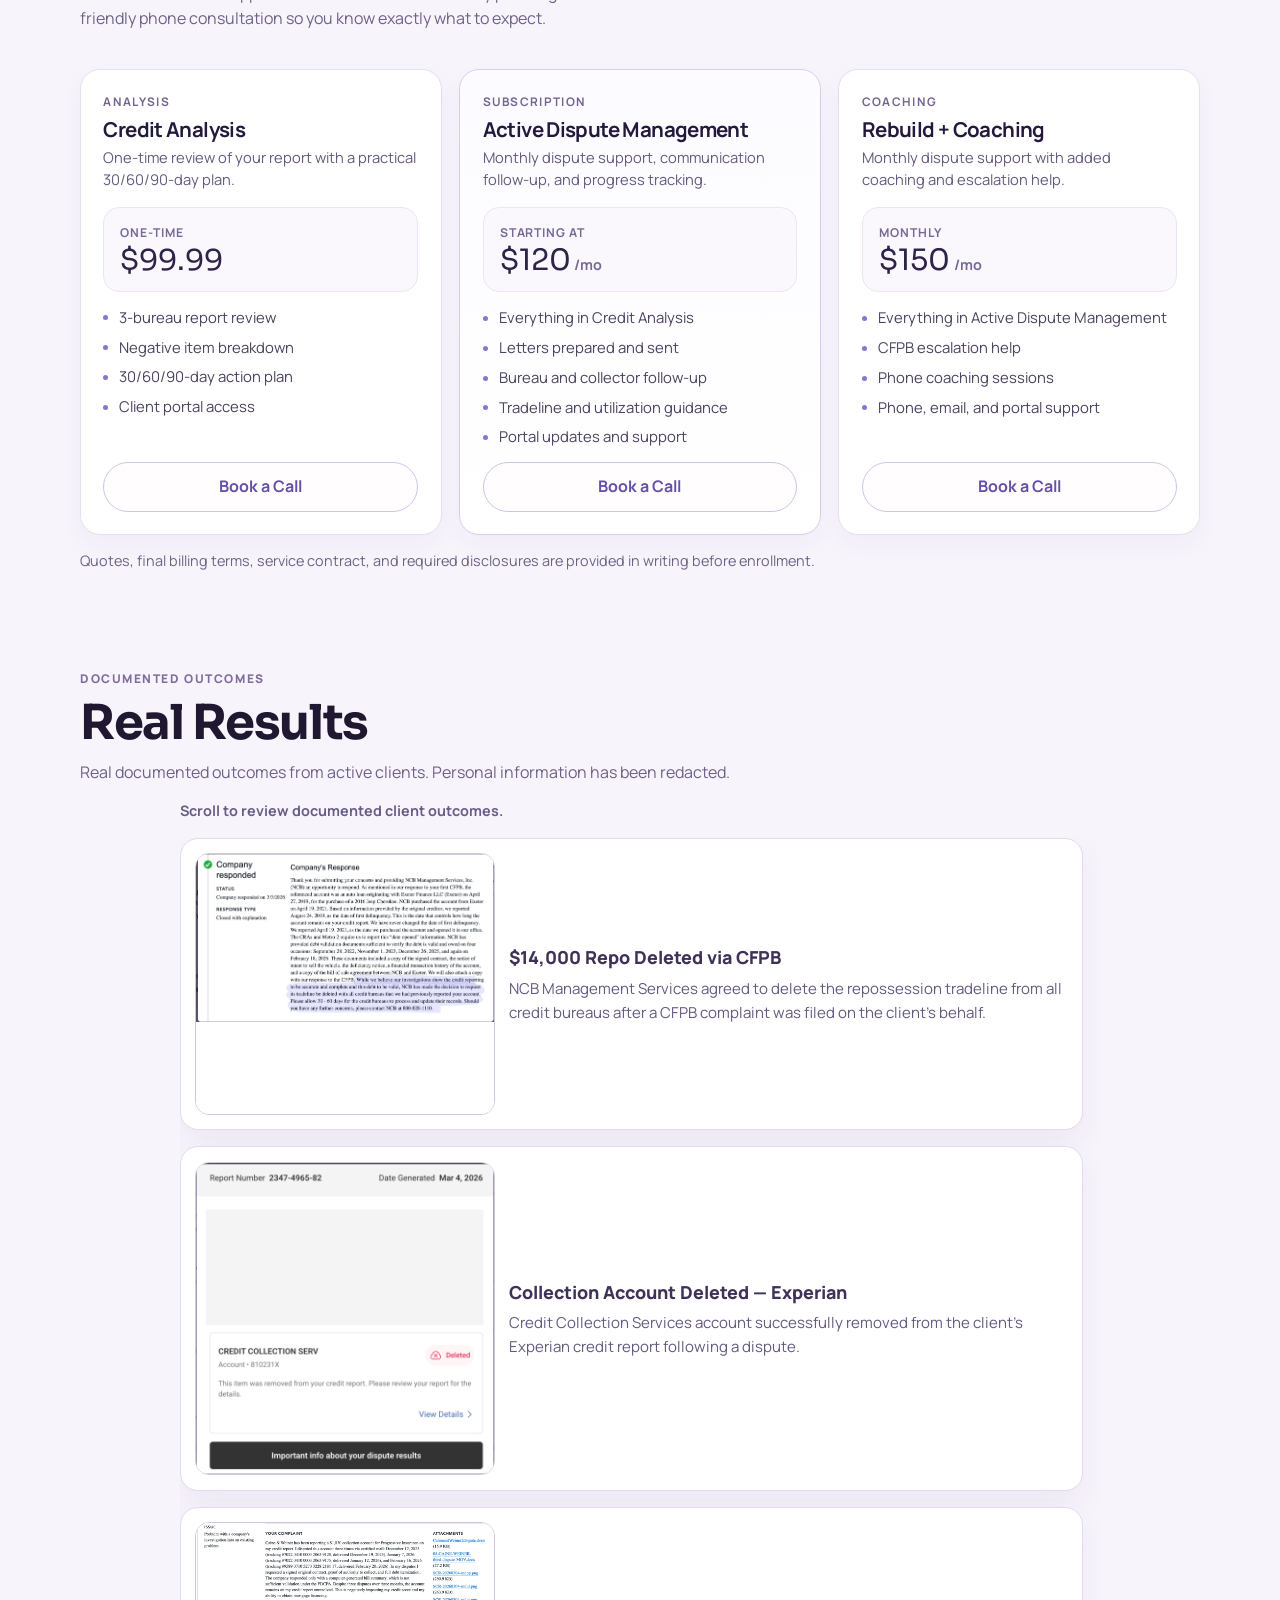
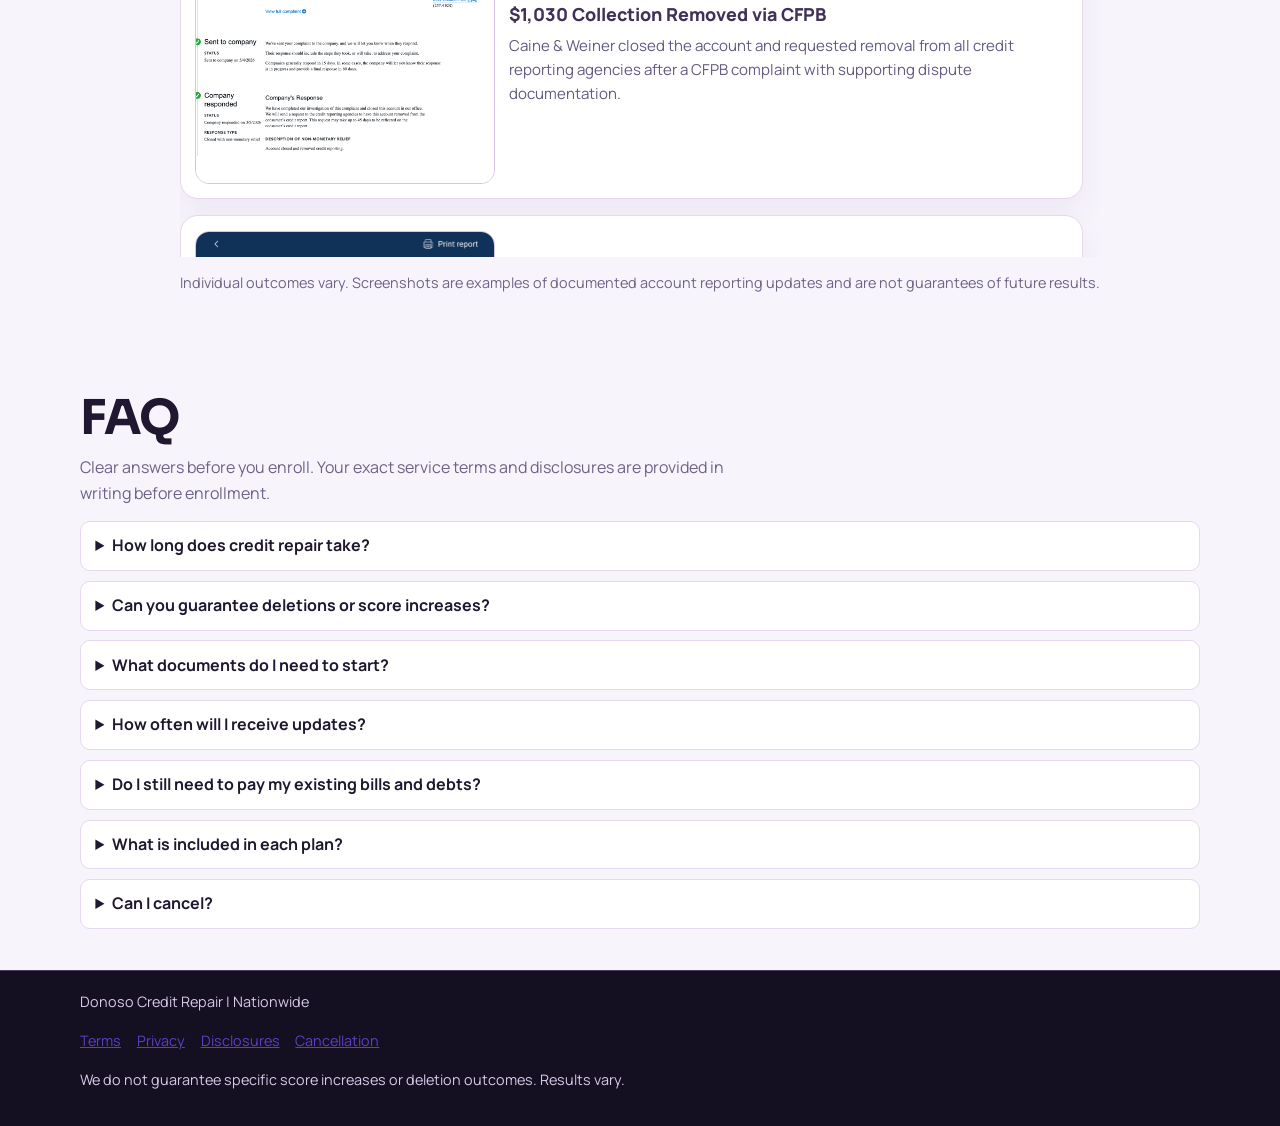
==== commit 5fd1f534: "Remove bottom booking section" ====
--- a/index.html
+++ b/index.html
@@ -32,7 +32,7 @@
     <link rel="icon" type="image/jpeg" href="images/SCR-20260306-loyx.jpeg" />
     <link rel="apple-touch-icon" href="images/SCR-20260306-loyx.jpeg" />
     <link rel="alternate" hreflang="es" href="es.html" />
-    <link rel="stylesheet" href="styles.css?v=20260321m" />
+    <link rel="stylesheet" href="styles.css?v=20260321n" />
   </head>
   <body>
     <nav class="site-nav">
@@ -393,41 +393,6 @@
         </div>
       </section>
 
-      <section id="contact" class="section section-dark contact-section">
-        <div class="container contact-grid">
-          <div class="booking-card">
-            <p class="booking-kicker">Start Here</p>
-            <h3>Free Phone Consultation</h3>
-            <p class="booking-copy">
-              Pick the best time for your free phone call and get your confirmation right away.
-            </p>
-            <ol class="booking-steps">
-              <li>
-                <span class="booking-step-num">1</span>
-                <p>Choose the time that works best for you</p>
-              </li>
-              <li>
-                <span class="booking-step-num">2</span>
-                <p>We review your credit profile and goals together</p>
-              </li>
-              <li>
-                <span class="booking-step-num">3</span>
-                <p>Leave the call with clear next steps</p>
-              </li>
-            </ol>
-            <p class="booking-meta">Phone consultation · 30 minutes · Nationwide support</p>
-            <a
-              class="btn btn-primary booking-btn"
-              href="https://calendly.com/donoso420/30min"
-              target="_blank"
-              rel="noreferrer"
-            >Book on Calendly</a>
-            <p class="micro booking-note">
-              All consultations are booked as phone calls.
-            </p>
-          </div>
-        </div>
-      </section>
     </main>
 
     <footer class="footer">
--- a/styles.css
+++ b/styles.css
@@ -731,110 +731,6 @@
   max-width: 78ch;
 }
 
-.contact-section {
-  border-top: 1px solid var(--dark-line);
-}
-
-.contact-grid {
-  display: flex;
-  justify-content: center;
-}
-
-.booking-card {
-  margin: 0 auto;
-  width: min(100%, 58rem);
-  text-align: left;
-  background: linear-gradient(180deg, rgba(78, 57, 112, 0.34) 0%, rgba(52, 37, 80, 0.74) 100%);
-  border: 1px solid rgba(151, 123, 203, 0.38);
-  border-radius: 24px;
-  padding: 1.6rem;
-  box-shadow: 0 18px 38px rgba(10, 5, 20, 0.18);
-}
-
-.booking-kicker {
-  margin: 0 0 0.45rem;
-  color: #f0c7e8;
-  font-size: 0.75rem;
-  font-weight: 800;
-  letter-spacing: 0.14em;
-  text-transform: uppercase;
-}
-
-.booking-card h3 {
-  color: #edf2fc;
-  font-size: clamp(1.6rem, 3vw, 2.5rem);
-  margin-bottom: 0;
-}
-
-.booking-copy {
-  max-width: 34rem;
-  margin: 0.72rem 0 0.92rem;
-  color: #ddd1ee;
-  line-height: 1.5;
-}
-
-.booking-steps {
-  margin: 0;
-  padding: 0;
-  list-style: none;
-  display: flex;
-  flex-direction: column;
-  border-top: 1px solid rgba(180, 157, 227, 0.18);
-}
-
-.booking-steps li {
-  display: grid;
-  grid-template-columns: 1.9rem minmax(0, 1fr);
-  gap: 0.7rem;
-  align-items: start;
-  padding: 0.78rem 0;
-  border-bottom: 1px solid rgba(180, 157, 227, 0.18);
-}
-
-.booking-step-num {
-  display: inline-flex;
-  align-items: center;
-  justify-content: center;
-  width: 1.75rem;
-  height: 1.75rem;
-  border-radius: 999px;
-  border: 1px solid rgba(169, 144, 221, 0.32);
-  background: rgba(255, 255, 255, 0.05);
-  color: #f6efff;
-  font-family: "Sora", sans-serif;
-  font-size: 0.82rem;
-  font-weight: 700;
-}
-
-.booking-steps p {
-  margin: 0;
-  color: #f0e7ff;
-  font-size: 0.93rem;
-  line-height: 1.45;
-}
-
-.booking-meta {
-  margin: 0.92rem 0 0;
-  color: #d9cdee;
-  font-size: 0.88rem;
-  font-weight: 700;
-}
-
-.booking-btn {
-  margin-top: 1.15rem;
-  min-width: min(100%, 19rem);
-}
-
-.booking-note {
-  max-width: 30rem;
-  margin: 0.95rem 0 0;
-}
-
-.micro {
-  color: #cec1e4;
-  font-size: 0.88rem;
-}
-
 .footer {
   background: #150f22;
   border-top: 1px solid var(--dark-line);
@@ -957,9 +853,6 @@
     max-width: 38rem;
   }
 
-  .booking-card {
-    max-width: 42rem;
-  }
 }
 
 /* ── Mobile: tighten spacing and font sizes ─────────────────────────── */
@@ -1097,21 +990,6 @@
     padding: 0.75rem 0.85rem;
   }
 
-  /* Booking card */
-  .booking-card {
-    padding: 1.25rem;
-  }
-
-  .booking-card h3 {
-    font-size: 1.45rem;
-  }
-
-  .booking-steps li {
-    grid-template-columns: 1.7rem minmax(0, 1fr);
-    gap: 0.62rem;
-    padding: 0.7rem 0;
-  }
-
   /* Footer */
   .footer .container {
     flex-direction: column;
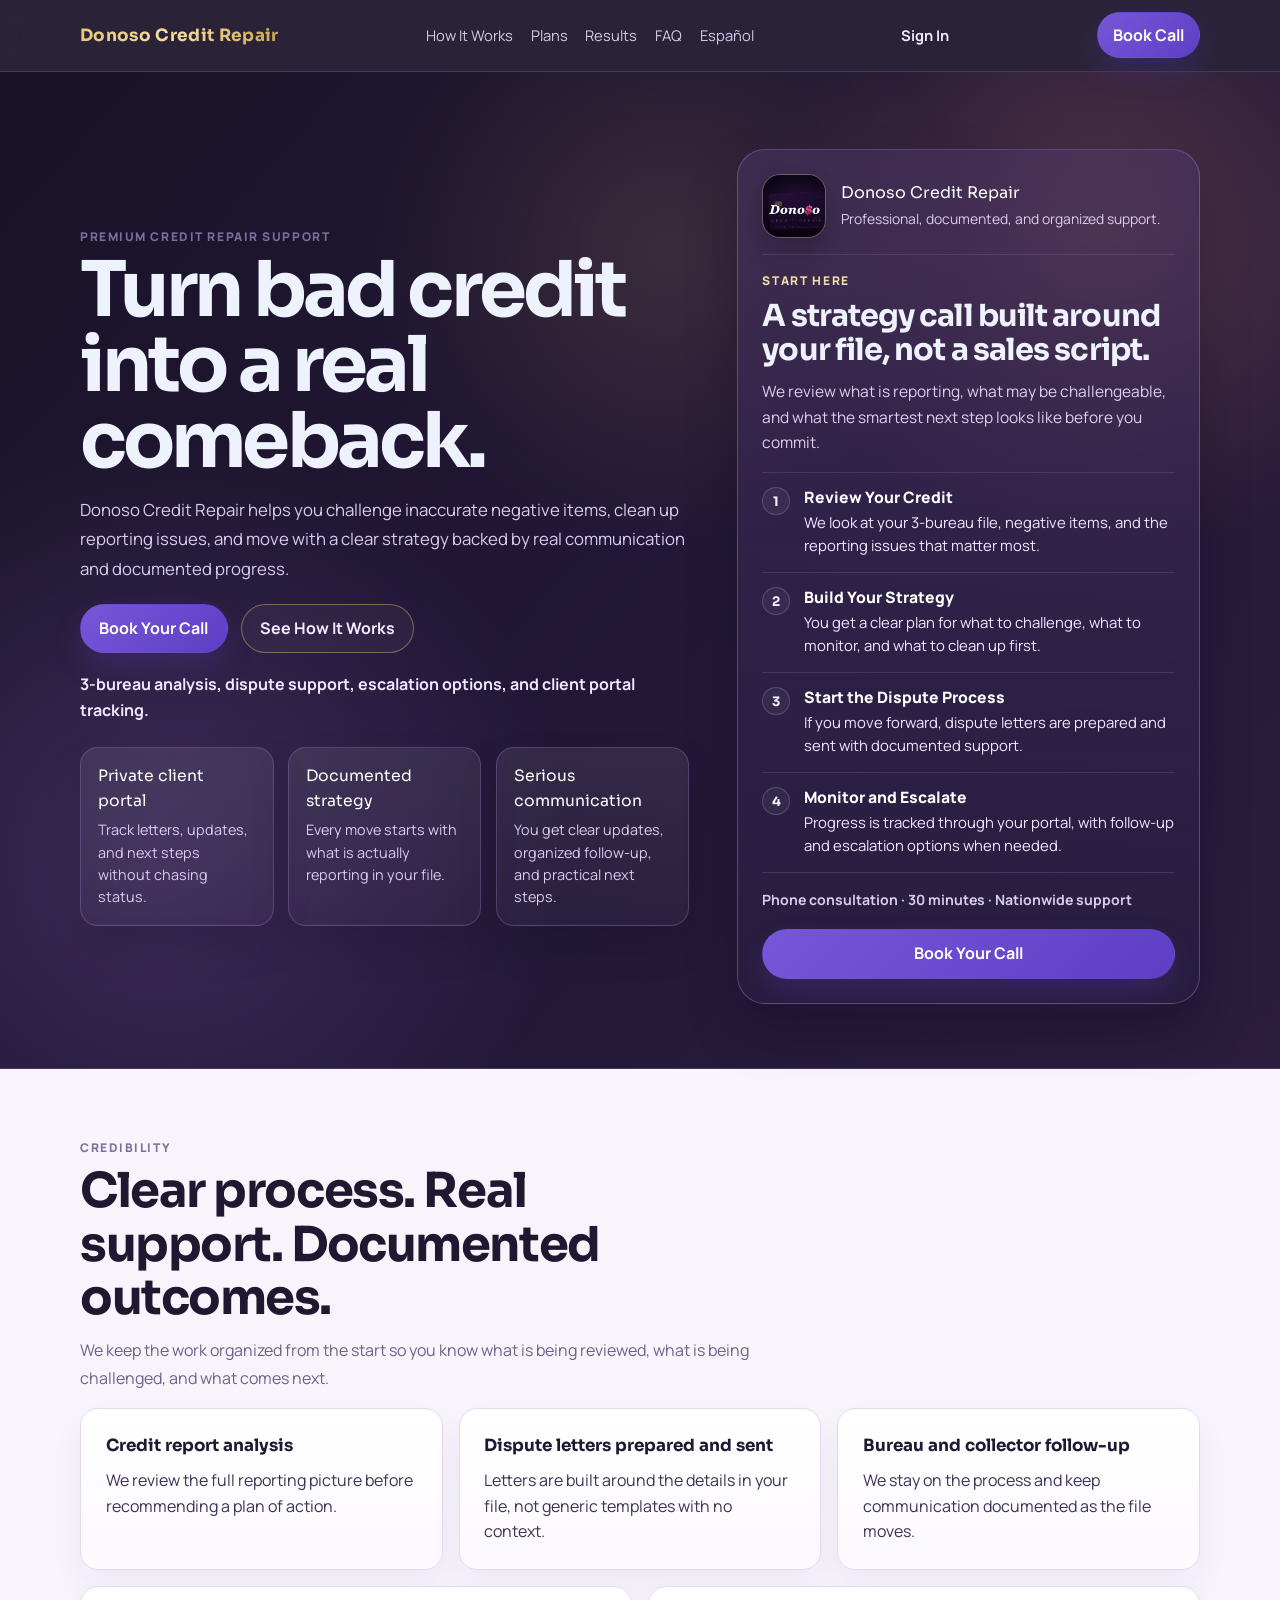
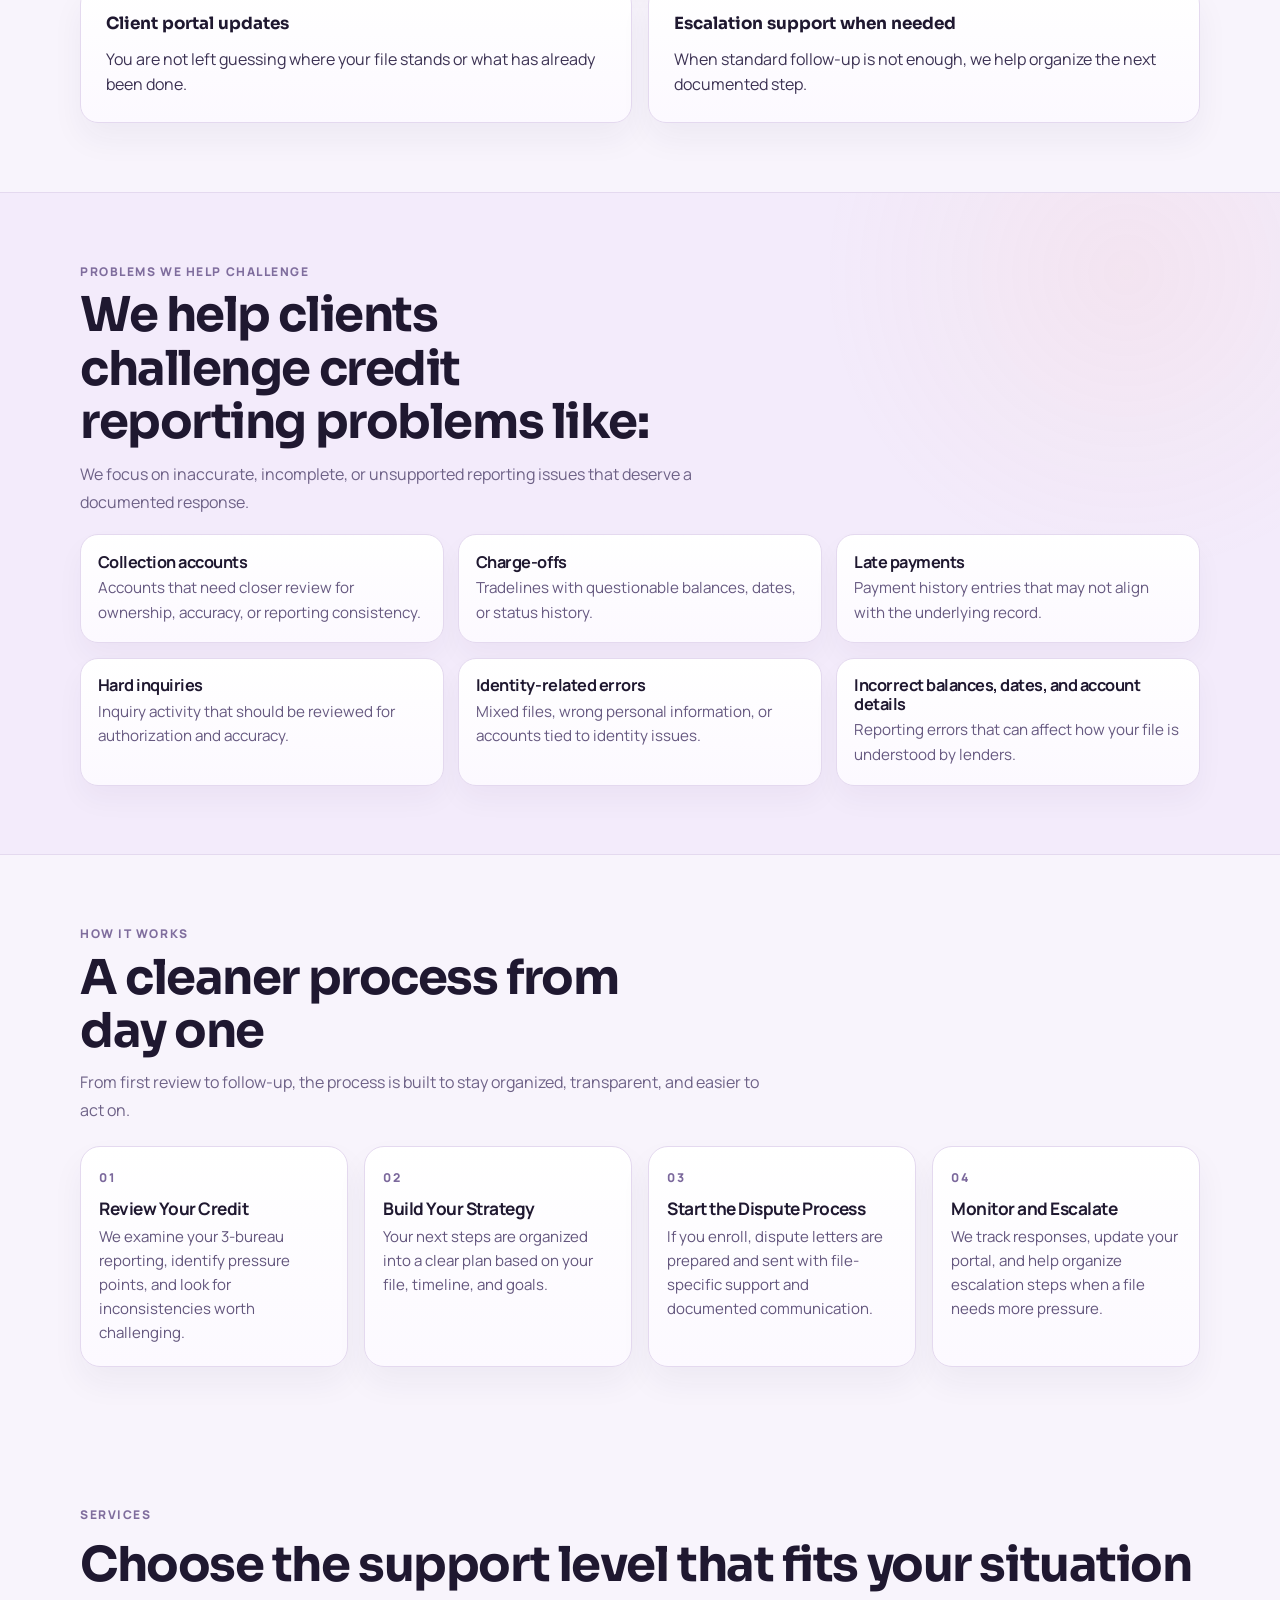
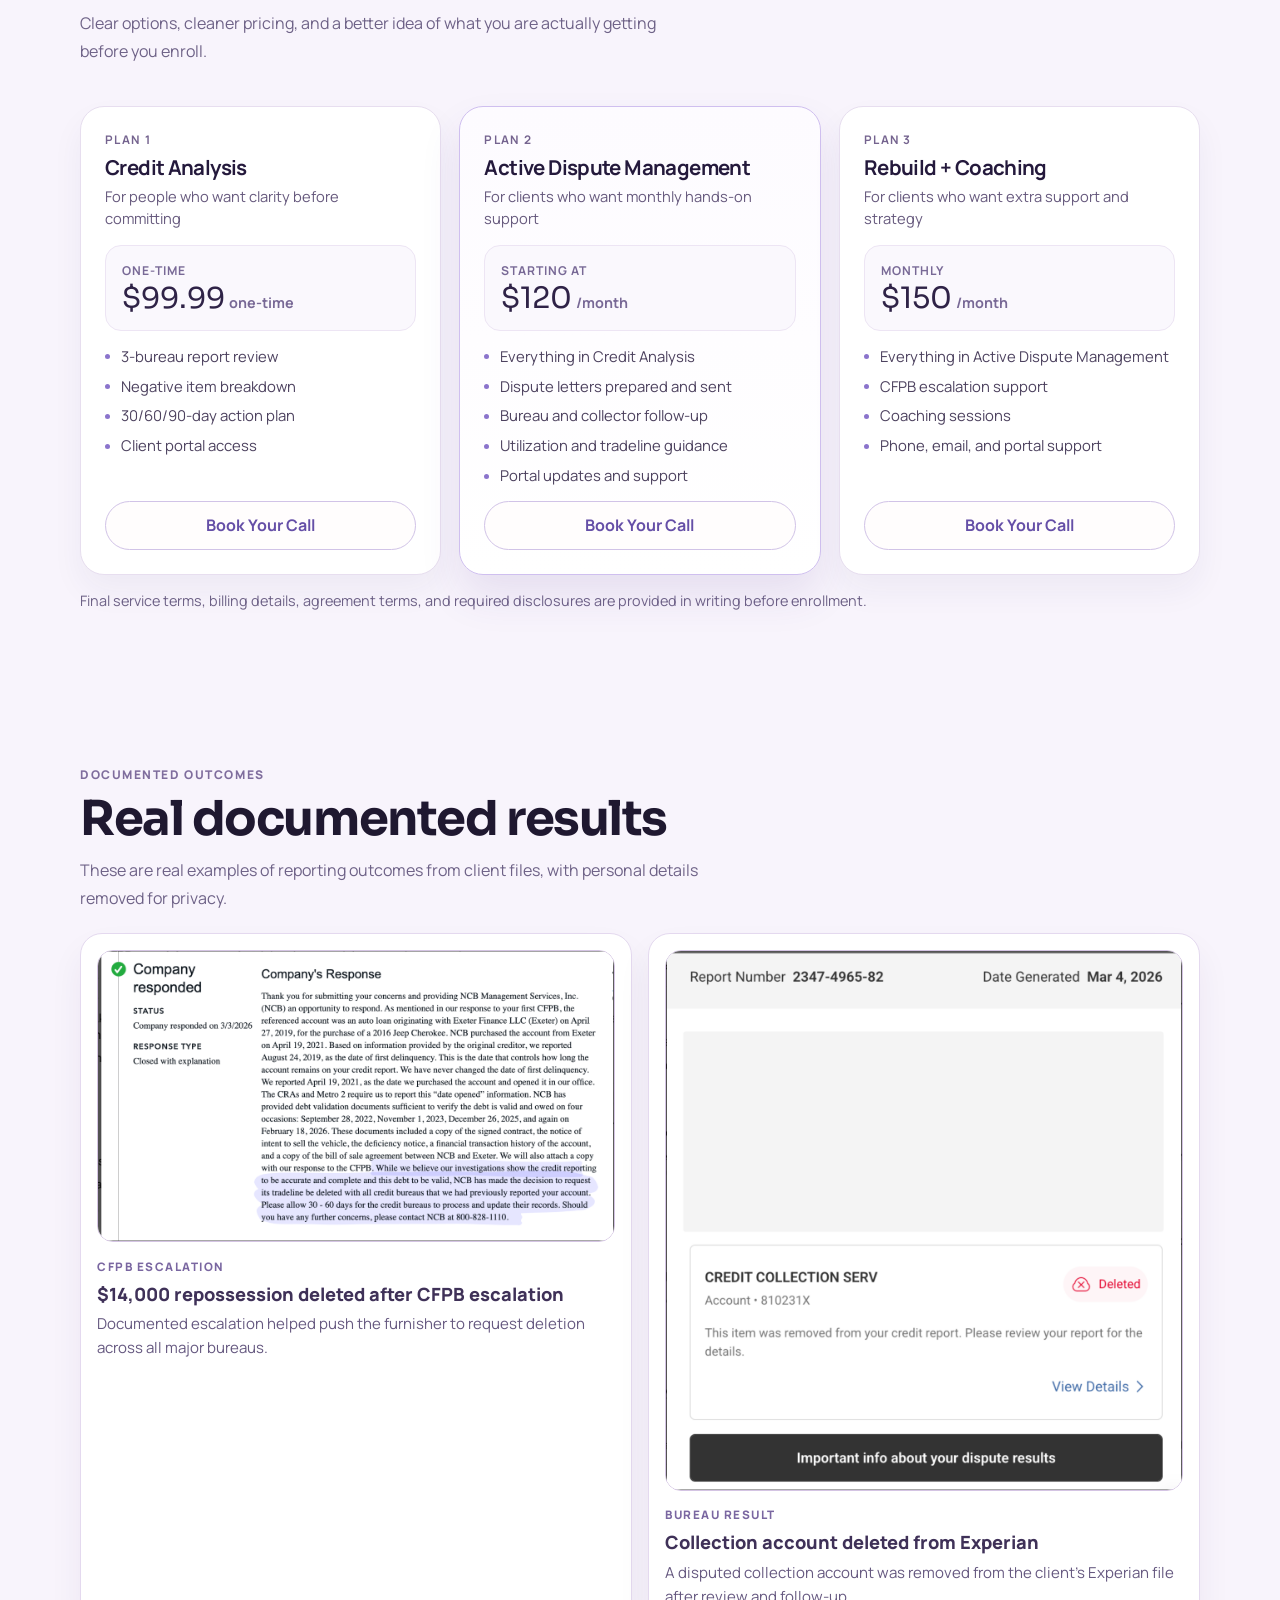
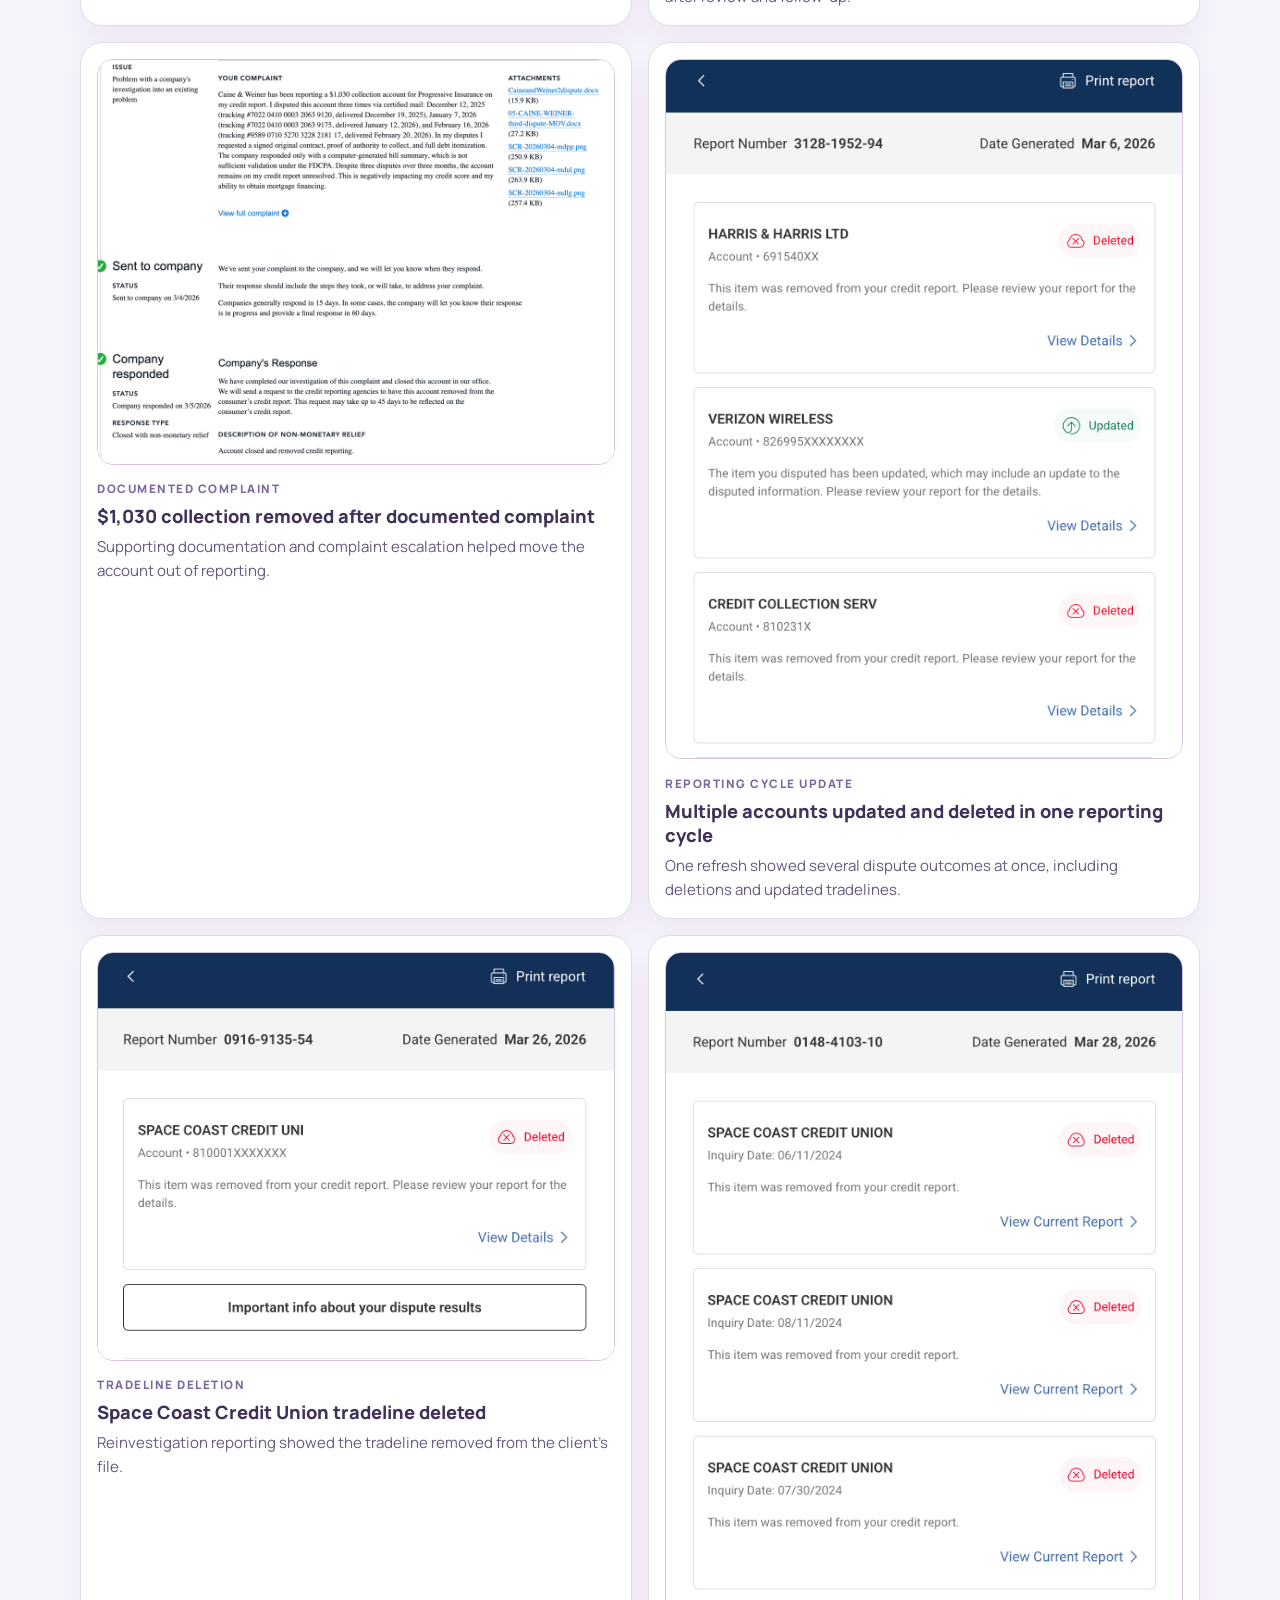
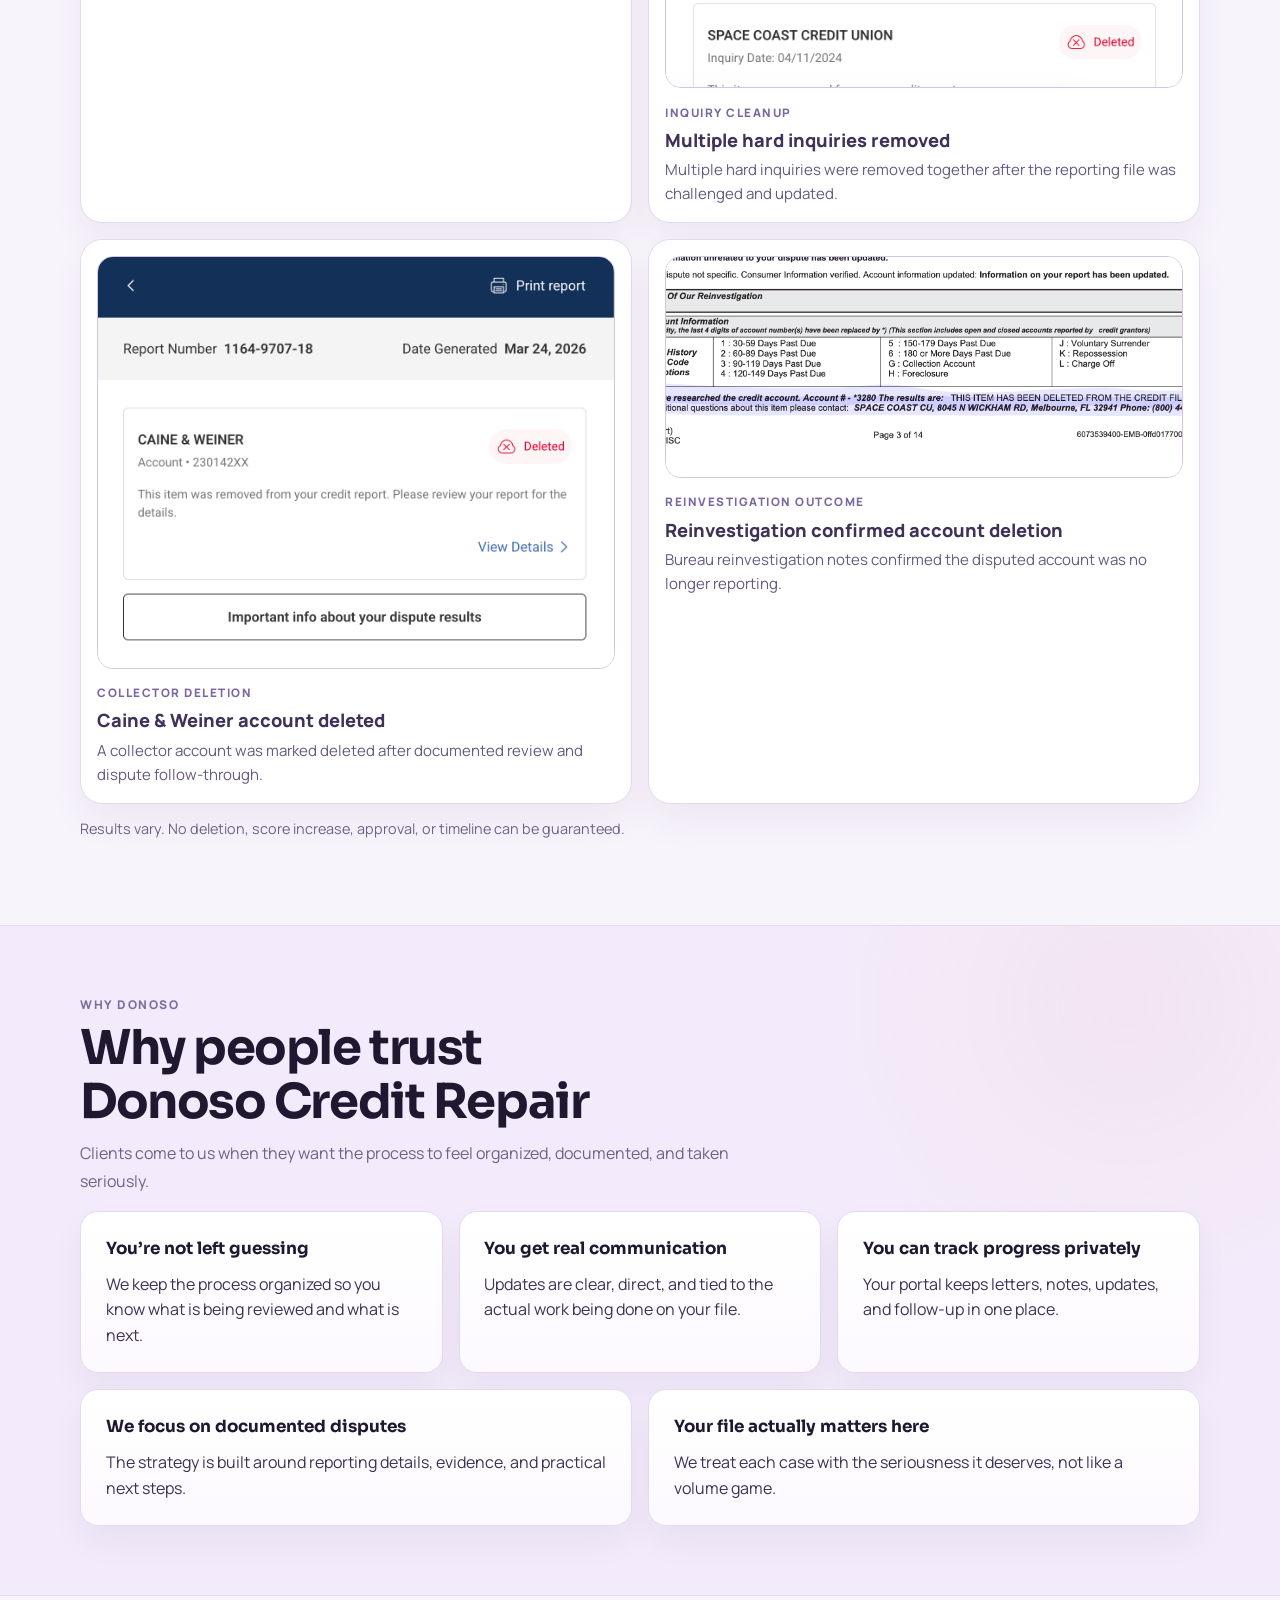
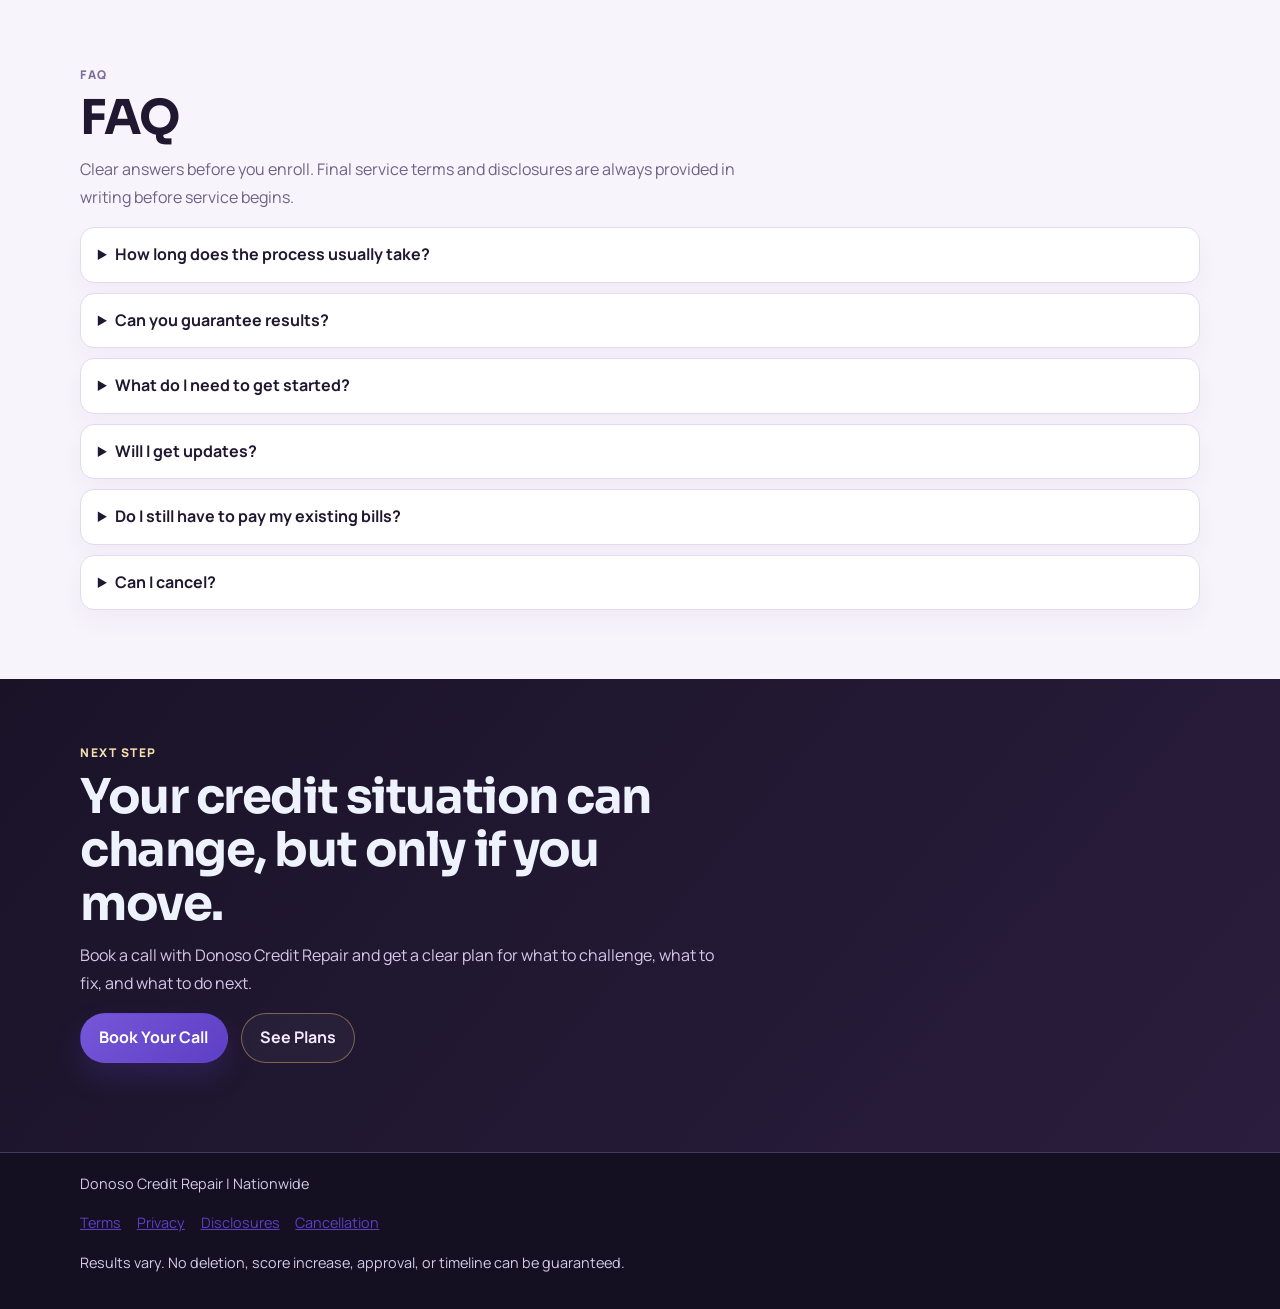
==== commit aba45759: "Refresh homepage messaging and layout" ====
--- a/index.html
+++ b/index.html
@@ -3,53 +3,53 @@
   <head>
     <meta charset="UTF-8" />
     <meta name="viewport" content="width=device-width, initial-scale=1.0" />
-    <title>Donoso Credit Repair | Nationwide Credit Support</title>
+    <title>Donoso Credit Repair | Premium Credit Repair Support</title>
     <meta
       name="description"
-      content="Donoso Credit Repair helps clients nationwide challenge potentially inaccurate credit reporting and build stronger credit habits."
+      content="Donoso Credit Repair helps clients challenge inaccurate negative items, clean up reporting issues, and move forward with a documented credit strategy."
     />
-    <meta property="og:title" content="Donoso Credit Repair | Nationwide Credit Support" />
+    <meta property="og:title" content="Donoso Credit Repair | Premium Credit Repair Support" />
     <meta
       property="og:description"
-      content="Donoso Credit Repair helps clients nationwide challenge potentially inaccurate credit reporting and build stronger credit habits."
+      content="Donoso Credit Repair helps clients challenge inaccurate negative items, clean up reporting issues, and move forward with a documented credit strategy."
     />
     <meta property="og:type" content="website" />
     <meta property="og:url" content="https://donosocreditrepair.com/" />
     <meta property="og:image" content="https://donosocreditrepair.com/images/SCR-20260306-loyx.jpeg" />
     <meta name="twitter:card" content="summary_large_image" />
-    <meta name="twitter:title" content="Donoso Credit Repair | Nationwide Credit Support" />
+    <meta name="twitter:title" content="Donoso Credit Repair | Premium Credit Repair Support" />
     <meta
       name="twitter:description"
-      content="Donoso Credit Repair helps clients nationwide challenge potentially inaccurate credit reporting and build stronger credit habits."
+      content="Donoso Credit Repair helps clients challenge inaccurate negative items, clean up reporting issues, and move forward with a documented credit strategy."
     />
     <meta name="twitter:image" content="https://donosocreditrepair.com/images/SCR-20260306-loyx.jpeg" />
     <link rel="preconnect" href="https://fonts.googleapis.com" />
     <link rel="preconnect" href="https://fonts.gstatic.com" crossorigin />
     <link
-      href="https://fonts.googleapis.com/css2?family=Manrope:wght@400;500;700;800&family=Sora:wght@600;700;800&display=swap"
+      href="https://fonts.googleapis.com/css2?family=Manrope:wght@400;500;700;800&amp;family=Sora:wght@600;700;800&amp;display=swap"
       rel="stylesheet"
     />
     <link rel="icon" type="image/jpeg" href="images/SCR-20260306-loyx.jpeg" />
     <link rel="apple-touch-icon" href="images/SCR-20260306-loyx.jpeg" />
     <link rel="alternate" hreflang="es" href="es.html" />
-    <link rel="stylesheet" href="styles.css?v=20260321n" />
+    <link rel="stylesheet" href="styles.css?v=20260406a" />
   </head>
   <body>
     <nav class="site-nav">
       <div class="container nav-inner">
         <a class="brand" href="#home"><span class="brand-text">Donoso Credit Repair</span></a>
         <div class="nav-links">
-          <a href="#services">Services</a>
+          <a href="#how-it-works">How It Works</a>
           <a href="#pricing">Plans</a>
           <a href="#results">Results</a>
           <a href="#faq">FAQ</a>
           <a href="es.html" lang="es">Español</a>
         </div>
         <a class="nav-signin" href="portal.html">Sign In</a>
-        <a class="btn btn-primary nav-btn" href="portal.html?mode=signup">Sign Up</a>
+        <a class="btn btn-primary nav-btn" href="https://calendly.com/donoso420/30min" target="_blank" rel="noreferrer">Book Call</a>
       </div>
       <div class="container mobile-nav" aria-label="Mobile navigation">
-        <a href="#services">Services</a>
+        <a href="#how-it-works">How It Works</a>
         <a href="#pricing">Plans</a>
         <a href="#results">Results</a>
         <a href="#faq">FAQ</a>
@@ -61,36 +61,87 @@
       <section class="hero">
         <div class="container hero-grid">
           <div class="hero-copy">
-            <div class="hero-logo-showcase">
+            <p class="section-kicker hero-kicker">Premium credit repair support</p>
+            <h1 class="hero-title">Turn bad credit into a real comeback.</h1>
+            <p class="hero-lead">
+              Donoso Credit Repair helps you challenge inaccurate negative items, clean up reporting
+              issues, and move with a clear strategy backed by real communication and documented
+              progress.
+            </p>
+            <div class="hero-actions">
+              <a
+                class="btn btn-primary"
+                href="https://calendly.com/donoso420/30min"
+                target="_blank"
+                rel="noreferrer"
+              >Book Your Call</a>
+              <a class="btn btn-quiet" href="#how-it-works">See How It Works</a>
+            </div>
+            <p class="hero-trust-line">
+              3-bureau analysis, dispute support, escalation options, and client portal tracking.
+            </p>
+            <div class="hero-proof-grid">
+              <article class="hero-proof-card">
+                <p class="hero-proof-title">Private client portal</p>
+                <p class="hero-proof-text">Track letters, updates, and next steps without chasing status.</p>
+              </article>
+              <article class="hero-proof-card">
+                <p class="hero-proof-title">Documented strategy</p>
+                <p class="hero-proof-text">Every move starts with what is actually reporting in your file.</p>
+              </article>
+              <article class="hero-proof-card">
+                <p class="hero-proof-title">Serious communication</p>
+                <p class="hero-proof-text">You get clear updates, organized follow-up, and practical next steps.</p>
+              </article>
+            </div>
+          </div>
+
+          <aside class="hero-panel">
+            <div class="hero-panel-brand">
               <img
-                class="hero-logo"
+                class="hero-panel-logo"
                 src="images/SCR-20260306-loyx.jpeg"
                 alt="Donoso Credit Repair logo"
               />
+              <div>
+                <p class="hero-panel-brand-name">Donoso Credit Repair</p>
+                <p class="hero-panel-brand-meta">Professional, documented, and organized support.</p>
+              </div>
             </div>
-            <p class="hero-logo-caption">
-              They doubted you at your worst credit. Let Donoso Credit Repair bring out your best.
-            </p>
-          </div>
-
-          <aside class="hero-panel">
             <p class="hero-panel-kicker">Start Here</p>
-            <h2>Free Phone Consultation</h2>
+            <h2>A strategy call built around your file, not a sales script.</h2>
             <p class="hero-panel-lead">
-              A short call to review your profile and outline your next steps.
+              We review what is reporting, what may be challengeable, and what the smartest next
+              step looks like before you commit.
             </p>
             <ol class="hero-steps">
               <li>
                 <span class="hero-step-num">1</span>
-                <p>Review your credit profile and current reporting issues</p>
+                <div>
+                  <p class="hero-step-title">Review Your Credit</p>
+                  <p>We look at your 3-bureau file, negative items, and the reporting issues that matter most.</p>
+                </div>
               </li>
               <li>
                 <span class="hero-step-num">2</span>
-                <p>Build a dispute strategy based on your file and timeline</p>
+                <div>
+                  <p class="hero-step-title">Build Your Strategy</p>
+                  <p>You get a clear plan for what to challenge, what to monitor, and what to clean up first.</p>
+                </div>
               </li>
               <li>
                 <span class="hero-step-num">3</span>
-                <p>Track progress in your portal if you decide to move forward</p>
+                <div>
+                  <p class="hero-step-title">Start the Dispute Process</p>
+                  <p>If you move forward, dispute letters are prepared and sent with documented support.</p>
+                </div>
+              </li>
+              <li>
+                <span class="hero-step-num">4</span>
+                <div>
+                  <p class="hero-step-title">Monitor and Escalate</p>
+                  <p>Progress is tracked through your portal, with follow-up and escalation options when needed.</p>
+                </div>
               </li>
             </ol>
             <p class="hero-panel-meta">Phone consultation · 30 minutes · Nationwide support</p>
@@ -99,68 +150,110 @@
               href="https://calendly.com/donoso420/30min"
               target="_blank"
               rel="noreferrer"
-            >Book Free Call</a>
+            >Book Your Call</a>
           </aside>
         </div>
       </section>
 
       <section id="services" class="section section-light">
         <div class="container">
-          <p class="section-kicker">Common Dispute Categories</p>
-          <h2 class="section-title">What We Can Help You Challenge</h2>
+          <p class="section-kicker">Credibility</p>
+          <h2 class="section-title section-title-wide">Clear process. Real support. Documented outcomes.</h2>
           <p class="section-lead">
-            Focused support for frequently disputed credit reporting issues.
-          </p>
-          <div class="issue-grid">
-            <article>
-              <h3>Collection Accounts</h3>
-              <p>Review of account details, dates, and reporting consistency.</p>
-            </article>
-            <article>
-              <h3>Charge-Offs</h3>
-              <p>Account history and furnishing accuracy review support.</p>
-            </article>
-            <article>
-              <h3>Late Payment Entries</h3>
-              <p>Payment reporting timeline and status validation checks.</p>
-            </article>
-            <article>
-              <h3>Hard Inquiry Review</h3>
-              <p>Inquiry authorization and reporting context review process.</p>
-            </article>
-            <article>
-              <h3>Identity Reporting Errors</h3>
-              <p>Assistance with correcting mixed file or identity mismatches.</p>
-            </article>
-            <article>
-              <h3>Account Detail Inaccuracies</h3>
-              <p>Balance, status, and historical data review support.</p>
-            </article>
-          </div>
-          <div class="stats services-highlights">
-            <p class="section-kicker services-highlights-kicker">This Is Something We Also Offer</p>
-            <div class="stats-grid">
-              <article>
-                <p class="stat-label">Client Portal Access</p>
-                <p class="stat-text">Track your letters, updates, notes, and next steps in one private portal with full visibility.</p>
-              </article>
-              <article>
-                <p class="stat-label">Dispute Letters</p>
-                <p class="stat-text">We prepare and send certified dispute letters to bureaus and collectors based on your file details.</p>
-              </article>
-              <article>
-                <p class="stat-label">CFPB Complaints</p>
-                <p class="stat-text">We help escalate unresolved credit reporting issues with documented complaints filed through the CFPB.</p>
-              </article>
-              <article>
-                <p class="stat-label">FTC Identity Theft Reports</p>
-                <p class="stat-text">We assist with FTC identity theft reports when stolen identity issues affect your credit file.</p>
-              </article>
-              <article>
-                <p class="stat-label">OCC Bank Complaints</p>
-                <p class="stat-text">We assist with OCC complaints for bank-related issues when additional escalation is needed.</p>
-              </article>
-            </div>
+            We keep the work organized from the start so you know what is being reviewed, what is
+            being challenged, and what comes next.
+          </p>
+          <div class="stats-grid credibility-grid">
+            <article>
+              <p class="stat-label">Credit report analysis</p>
+              <p class="stat-text">We review the full reporting picture before recommending a plan of action.</p>
+            </article>
+            <article>
+              <p class="stat-label">Dispute letters prepared and sent</p>
+              <p class="stat-text">Letters are built around the details in your file, not generic templates with no context.</p>
+            </article>
+            <article>
+              <p class="stat-label">Bureau and collector follow-up</p>
+              <p class="stat-text">We stay on the process and keep communication documented as the file moves.</p>
+            </article>
+            <article>
+              <p class="stat-label">Client portal updates</p>
+              <p class="stat-text">You are not left guessing where your file stands or what has already been done.</p>
+            </article>
+            <article>
+              <p class="stat-label">Escalation support when needed</p>
+              <p class="stat-text">When standard follow-up is not enough, we help organize the next documented step.</p>
+            </article>
+          </div>
+        </div>
+      </section>
+
+      <section class="section section-muted">
+        <div class="container">
+          <p class="section-kicker">Problems We Help Challenge</p>
+          <h2 class="section-title section-title-wide">We help clients challenge credit reporting problems like:</h2>
+          <p class="section-lead">
+            We focus on inaccurate, incomplete, or unsupported reporting issues that deserve a
+            documented response.
+          </p>
+          <div class="issue-grid challenge-grid">
+            <article>
+              <h3>Collection accounts</h3>
+              <p>Accounts that need closer review for ownership, accuracy, or reporting consistency.</p>
+            </article>
+            <article>
+              <h3>Charge-offs</h3>
+              <p>Tradelines with questionable balances, dates, or status history.</p>
+            </article>
+            <article>
+              <h3>Late payments</h3>
+              <p>Payment history entries that may not align with the underlying record.</p>
+            </article>
+            <article>
+              <h3>Hard inquiries</h3>
+              <p>Inquiry activity that should be reviewed for authorization and accuracy.</p>
+            </article>
+            <article>
+              <h3>Identity-related errors</h3>
+              <p>Mixed files, wrong personal information, or accounts tied to identity issues.</p>
+            </article>
+            <article>
+              <h3>Incorrect balances, dates, and account details</h3>
+              <p>Reporting errors that can affect how your file is understood by lenders.</p>
+            </article>
+          </div>
+        </div>
+      </section>
+
+      <section id="how-it-works" class="section section-light">
+        <div class="container">
+          <p class="section-kicker">How It Works</p>
+          <h2 class="section-title section-title-wide">A cleaner process from day one</h2>
+          <p class="section-lead">
+            From first review to follow-up, the process is built to stay organized, transparent,
+            and easier to act on.
+          </p>
+          <div class="process-grid">
+            <article class="process-card">
+              <p class="process-step">01</p>
+              <h3>Review Your Credit</h3>
+              <p>We examine your 3-bureau reporting, identify pressure points, and look for inconsistencies worth challenging.</p>
+            </article>
+            <article class="process-card">
+              <p class="process-step">02</p>
+              <h3>Build Your Strategy</h3>
+              <p>Your next steps are organized into a clear plan based on your file, timeline, and goals.</p>
+            </article>
+            <article class="process-card">
+              <p class="process-step">03</p>
+              <h3>Start the Dispute Process</h3>
+              <p>If you enroll, dispute letters are prepared and sent with file-specific support and documented communication.</p>
+            </article>
+            <article class="process-card">
+              <p class="process-step">04</p>
+              <h3>Monitor and Escalate</h3>
+              <p>We track responses, update your portal, and help organize escalation steps when a file needs more pressure.</p>
+            </article>
           </div>
         </div>
       </section>
@@ -168,23 +261,25 @@
       <section id="pricing" class="section section-light">
         <div class="container">
           <div class="pricing-header">
-            <h2 class="section-title">Plans</h2>
+            <p class="section-kicker">Services</p>
+            <h2 class="section-title section-title-wide">Choose the support level that fits your situation</h2>
             <p class="section-lead">
-              Choose the level of support that feels comfortable. Every plan begins with a
-              friendly phone consultation so you know exactly what to expect.
+              Clear options, cleaner pricing, and a better idea of what you are actually getting
+              before you enroll.
             </p>
           </div>
           <div class="pricing-grid">
             <article class="plan-card">
               <div class="plan-top">
-                <p class="plan-tier">Analysis</p>
+                <p class="plan-tier">Plan 1</p>
                 <h3>Credit Analysis</h3>
-                <p class="plan-for">One-time review of your report with a practical 30/60/90-day plan.</p>
+                <p class="plan-for">For people who want clarity before committing</p>
               </div>
               <div class="plan-price-box">
                 <p class="plan-price-label">One-time</p>
                 <p class="plan-price">
                   <span class="plan-price-value">$99.99</span>
+                  <span class="plan-price-unit">one-time</span>
                 </p>
               </div>
               <ul>
@@ -198,27 +293,27 @@
                 href="https://calendly.com/donoso420/30min"
                 target="_blank"
                 rel="noreferrer"
-              >Book a Call</a>
+              >Book Your Call</a>
             </article>
 
             <article class="plan-card featured">
               <div class="plan-top">
-                <p class="plan-tier">Subscription</p>
+                <p class="plan-tier">Plan 2</p>
                 <h3>Active Dispute Management</h3>
-                <p class="plan-for">Monthly dispute support, communication follow-up, and progress tracking.</p>
+                <p class="plan-for">For clients who want monthly hands-on support</p>
               </div>
               <div class="plan-price-box">
                 <p class="plan-price-label">Starting at</p>
                 <p class="plan-price">
                   <span class="plan-price-value">$120</span>
-                  <span class="plan-price-unit">/mo</span>
+                  <span class="plan-price-unit">/month</span>
                 </p>
               </div>
               <ul>
                 <li>Everything in Credit Analysis</li>
-                <li>Letters prepared and sent</li>
+                <li>Dispute letters prepared and sent</li>
                 <li>Bureau and collector follow-up</li>
-                <li>Tradeline and utilization guidance</li>
+                <li>Utilization and tradeline guidance</li>
                 <li>Portal updates and support</li>
               </ul>
               <a
@@ -226,26 +321,26 @@
                 href="https://calendly.com/donoso420/30min"
                 target="_blank"
                 rel="noreferrer"
-              >Book a Call</a>
+              >Book Your Call</a>
             </article>
 
             <article class="plan-card">
               <div class="plan-top">
-                <p class="plan-tier">Coaching</p>
+                <p class="plan-tier">Plan 3</p>
                 <h3>Rebuild + Coaching</h3>
-                <p class="plan-for">Monthly dispute support with added coaching and escalation help.</p>
+                <p class="plan-for">For clients who want extra support and strategy</p>
               </div>
               <div class="plan-price-box">
                 <p class="plan-price-label">Monthly</p>
                 <p class="plan-price">
                   <span class="plan-price-value">$150</span>
-                  <span class="plan-price-unit">/mo</span>
+                  <span class="plan-price-unit">/month</span>
                 </p>
               </div>
               <ul>
                 <li>Everything in Active Dispute Management</li>
-                <li>CFPB escalation help</li>
-                <li>Phone coaching sessions</li>
+                <li>CFPB escalation support</li>
+                <li>Coaching sessions</li>
                 <li>Phone, email, and portal support</li>
               </ul>
               <a
@@ -253,12 +348,12 @@
                 href="https://calendly.com/donoso420/30min"
                 target="_blank"
                 rel="noreferrer"
-              >Book a Call</a>
+              >Book Your Call</a>
             </article>
           </div>
           <p class="fineprint">
-            Quotes, final billing terms, service contract, and required disclosures are provided
-            in writing before enrollment.
+            Final service terms, billing details, agreement terms, and required disclosures are
+            provided in writing before enrollment.
           </p>
         </div>
       </section>
@@ -266,20 +361,21 @@
       <section id="results" class="section section-light results-section">
         <div class="container">
           <p class="section-kicker">Documented Outcomes</p>
-          <h2 class="section-title">Real Results</h2>
+          <h2 class="section-title section-title-wide">Real documented results</h2>
           <p class="section-lead">
-            Real documented outcomes from active clients. Personal information has been redacted.
-          </p>
-          <p class="results-hint">Scroll to review documented client outcomes.</p>
+            These are real examples of reporting outcomes from client files, with personal details
+            removed for privacy.
+          </p>
           <div class="results-grid">
             <article class="result-card">
               <div class="result-media">
                 <img src="/images/Experian.png" alt="CFPB complaint — $14,000 repossession deleted from all credit bureaus" loading="lazy" />
               </div>
               <div class="result-copy">
-                <p class="result-title">$14,000 Repo Deleted via CFPB</p>
-                <p class="result-text">
-                  NCB Management Services agreed to delete the repossession tradeline from all credit bureaus after a CFPB complaint was filed on the client's behalf.
+                <p class="result-label">CFPB escalation</p>
+                <p class="result-title">$14,000 repossession deleted after CFPB escalation</p>
+                <p class="result-text">
+                  Documented escalation helped push the furnisher to request deletion across all major bureaus.
                 </p>
               </div>
             </article>
@@ -288,20 +384,22 @@
                 <img src="/images/CFPB.png" alt="Experian dispute result — collection account deleted" loading="lazy" />
               </div>
               <div class="result-copy">
-                <p class="result-title">Collection Account Deleted — Experian</p>
-                <p class="result-text">
-                  Credit Collection Services account successfully removed from the client's Experian credit report following a dispute.
-                </p>
-              </div>
-            </article>
-            <article class="result-card">
-              <div class="result-media">
-                <img src="/images/CFBPcomlaint2.png" alt="CFPB complaint — $1,030 Caine & Weiner collection removed" loading="lazy" />
-              </div>
-              <div class="result-copy">
-                <p class="result-title">$1,030 Collection Removed via CFPB</p>
-                <p class="result-text">
-                  Caine & Weiner closed the account and requested removal from all credit reporting agencies after a CFPB complaint with supporting dispute documentation.
+                <p class="result-label">Bureau result</p>
+                <p class="result-title">Collection account deleted from Experian</p>
+                <p class="result-text">
+                  A disputed collection account was removed from the client's Experian file after review and follow-up.
+                </p>
+              </div>
+            </article>
+            <article class="result-card">
+              <div class="result-media">
+                <img src="/images/CFBPcomlaint2.png" alt="CFPB complaint — $1,030 Caine &amp; Weiner collection removed" loading="lazy" />
+              </div>
+              <div class="result-copy">
+                <p class="result-label">Documented complaint</p>
+                <p class="result-title">$1,030 collection removed after documented complaint</p>
+                <p class="result-text">
+                  Supporting documentation and complaint escalation helped move the account out of reporting.
                 </p>
               </div>
             </article>
@@ -310,38 +408,118 @@
                 <img src="/images/SCR-20260306-jzqe.png" alt="Credit report update showing deleted and updated disputed accounts" loading="lazy" />
               </div>
               <div class="result-copy">
-                <p class="result-title">Multiple Accounts Updated and Deleted</p>
-                <p class="result-text">
-                  Client report showing multiple dispute outcomes at once, including deleted collection accounts and updated tradelines after the reporting cycle refreshed.
+                <p class="result-label">Reporting cycle update</p>
+                <p class="result-title">Multiple accounts updated and deleted in one reporting cycle</p>
+                <p class="result-text">
+                  One refresh showed several dispute outcomes at once, including deletions and updated tradelines.
+                </p>
+              </div>
+            </article>
+            <article class="result-card">
+              <div class="result-media">
+                <img src="/images/SCR-20260331-kxif.png" alt="March 26, 2026 dispute result showing a Space Coast Credit Union account marked deleted" loading="lazy" />
+              </div>
+              <div class="result-copy">
+                <p class="result-label">Tradeline deletion</p>
+                <p class="result-title">Space Coast Credit Union tradeline deleted</p>
+                <p class="result-text">
+                  Reinvestigation reporting showed the tradeline removed from the client's file.
+                </p>
+              </div>
+            </article>
+            <article class="result-card">
+              <div class="result-media">
+                <img src="/images/SCR-20260331-kxjz.png" alt="March 28, 2026 report showing multiple Space Coast Credit Union inquiries marked deleted" loading="lazy" />
+              </div>
+              <div class="result-copy">
+                <p class="result-label">Inquiry cleanup</p>
+                <p class="result-title">Multiple hard inquiries removed</p>
+                <p class="result-text">
+                  Multiple hard inquiries were removed together after the reporting file was challenged and updated.
+                </p>
+              </div>
+            </article>
+            <article class="result-card">
+              <div class="result-media">
+                <img src="/images/SCR-20260331-kxlo.png" alt="March 24, 2026 dispute result showing a Caine and Weiner account marked deleted" loading="lazy" />
+              </div>
+              <div class="result-copy">
+                <p class="result-label">Collector deletion</p>
+                <p class="result-title">Caine &amp; Weiner account deleted</p>
+                <p class="result-text">
+                  A collector account was marked deleted after documented review and dispute follow-through.
+                </p>
+              </div>
+            </article>
+            <article class="result-card">
+              <div class="result-media">
+                <img src="/images/SCR-20260331-kxwx.png" alt="Bureau reinvestigation note confirming a Space Coast Credit Union account was deleted from the credit file" loading="lazy" />
+              </div>
+              <div class="result-copy">
+                <p class="result-label">Reinvestigation outcome</p>
+                <p class="result-title">Reinvestigation confirmed account deletion</p>
+                <p class="result-text">
+                  Bureau reinvestigation notes confirmed the disputed account was no longer reporting.
                 </p>
               </div>
             </article>
           </div>
           <p class="fineprint">
-            Individual outcomes vary. Screenshots are examples of documented account reporting
-            updates and are not guarantees of future results.
-          </p>
+            Results vary. No deletion, score increase, approval, or timeline can be guaranteed.
+          </p>
+        </div>
+      </section>
+
+      <section class="section section-muted">
+        <div class="container">
+          <p class="section-kicker">Why Donoso</p>
+          <h2 class="section-title section-title-wide">Why people trust Donoso Credit Repair</h2>
+          <p class="section-lead">
+            Clients come to us when they want the process to feel organized, documented, and taken seriously.
+          </p>
+          <div class="stats-grid trust-grid">
+            <article>
+              <p class="stat-label">You’re not left guessing</p>
+              <p class="stat-text">We keep the process organized so you know what is being reviewed and what is next.</p>
+            </article>
+            <article>
+              <p class="stat-label">You get real communication</p>
+              <p class="stat-text">Updates are clear, direct, and tied to the actual work being done on your file.</p>
+            </article>
+            <article>
+              <p class="stat-label">You can track progress privately</p>
+              <p class="stat-text">Your portal keeps letters, notes, updates, and follow-up in one place.</p>
+            </article>
+            <article>
+              <p class="stat-label">We focus on documented disputes</p>
+              <p class="stat-text">The strategy is built around reporting details, evidence, and practical next steps.</p>
+            </article>
+            <article>
+              <p class="stat-label">Your file actually matters here</p>
+              <p class="stat-text">We treat each case with the seriousness it deserves, not like a volume game.</p>
+            </article>
+          </div>
         </div>
       </section>
 
       <section id="faq" class="section section-light faq-section">
         <div class="container">
+          <p class="section-kicker">FAQ</p>
           <h2 class="section-title">FAQ</h2>
           <p class="section-lead faq-intro">
-            Clear answers before you enroll. Your exact service terms and disclosures are provided
-            in writing before enrollment.
+            Clear answers before you enroll. Final service terms and disclosures are always provided
+            in writing before service begins.
           </p>
           <details>
-            <summary>How long does credit repair take?</summary>
+            <summary>How long does the process usually take?</summary>
             <p>
-              Most clients are active for 3 to 6 months. Initial file review is usually completed
-              within 3 to 7 business days after onboarding documents are received. First dispute
-              cycle typically starts within 7 to 14 days. Bureau and creditor responses often take
-              about 30 to 45 days per cycle.
+              Many clients stay active for 3 to 6 months, depending on the file and how bureaus or
+              furnishers respond. Initial review is typically completed within a few business days
+              after the needed documents are received, and response cycles often take 30 to 45 days.
             </p>
           </details>
           <details>
-            <summary>Can you guarantee deletions or score increases?</summary>
+            <summary>Can you guarantee results?</summary>
             <p>
               No. We do not guarantee deletions, score increases, approvals, or exact timelines.
               Results vary based on your credit profile, account history, and how bureaus or
@@ -349,47 +527,58 @@
             </p>
           </details>
           <details>
-            <summary>What documents do I need to start?</summary>
+            <summary>What do I need to get started?</summary>
             <p>
               Most clients need a government-issued ID, proof of address, and current 3-bureau
-              credit report access. If you have prior dispute letters or bureau responses, upload
-              those during onboarding.
+              credit report access. If you already have prior dispute letters, bureau responses, or
+              collector correspondence, those are helpful to include too.
             </p>
           </details>
           <details>
-            <summary>How often will I receive updates?</summary>
+            <summary>Will I get updates?</summary>
             <p>
-              You receive regular progress updates during each cycle and a monthly status summary.
-              Active Dispute Management and Rebuild + Coaching include priority support with a
-              target response window of 24 business hours.
+              Yes. Updates are posted as the file moves, and clients can track progress through a
+              private portal. Active monthly plans also include communication support tied to the
+              level of service you choose.
             </p>
           </details>
           <details>
-            <summary>Do I still need to pay my existing bills and debts?</summary>
+            <summary>Do I still have to pay my existing bills?</summary>
             <p>
               Yes. You should continue making payments on valid obligations. Credit repair support
               does not replace your payment responsibilities to lenders or creditors.
-            </p>
-          </details>
-          <details>
-            <summary>What is included in each plan?</summary>
-            <p>
-              Credit Analysis is $99.99 and includes a 3-bureau report review, negative item
-              analysis, a 30/60/90-day action plan, and client portal access. Active Dispute
-              Management starts at $120 per month and adds dispute letters sent on your behalf to
-              bureaus and collectors, credit utilization and tradeline advice, and email/portal
-              support. Rebuild + Coaching is $150 per month and adds CFPB complaints filed on your
-              behalf and phone coaching sessions.
             </p>
           </details>
           <details>
             <summary>Can I cancel?</summary>
             <p>
               Yes. Cancellation rights and instructions are included in your signed agreement and
-              required disclosures before service begins. You can also submit a written request
-              by email and include your full account details.
+              required disclosures before service begins. Billing and cancellation terms are
+              provided in writing before enrollment.
             </p>
           </details>
+        </div>
+      </section>
+
+      <section class="section section-dark final-cta-section">
+        <div class="container">
+          <div class="cta-band">
+            <p class="section-kicker cta-kicker">Next Step</p>
+            <h2 class="section-title section-title-wide">Your credit situation can change, but only if you move.</h2>
+            <p class="section-lead cta-lead">
+              Book a call with Donoso Credit Repair and get a clear plan for what to challenge,
+              what to fix, and what to do next.
+            </p>
+            <div class="hero-actions cta-actions">
+              <a
+                class="btn btn-primary"
+                href="https://calendly.com/donoso420/30min"
+                target="_blank"
+                rel="noreferrer"
+              >Book Your Call</a>
+              <a class="btn btn-quiet" href="#pricing">See Plans</a>
+            </div>
+          </div>
         </div>
       </section>
 
@@ -404,7 +593,7 @@
           <a href="disclosures.html">Disclosures</a>
           <a href="cancellation.html">Cancellation</a>
         </p>
-        <p>We do not guarantee specific score increases or deletion outcomes. Results vary.</p>
+        <p>Results vary. No deletion, score increase, approval, or timeline can be guaranteed.</p>
       </div>
     </footer>
   </body>
--- a/styles.css
+++ b/styles.css
@@ -10,6 +10,9 @@
   --dark-line: #4a3563;
   --accent: #7657d8;
   --accent-strong: #5d3fc5;
+  --gold: #d7b469;
+  --gold-soft: #f3dfb0;
+  --warm: #f39a7c;
 }
 
 * {
@@ -26,8 +29,9 @@
   font-family: "Manrope", sans-serif;
   color: var(--ink);
   background:
-    radial-gradient(circle at 8% -10%, #f4ddf0 0, transparent 35%),
-    radial-gradient(circle at 95% 0%, #ece4ff 0, transparent 30%),
+    radial-gradient(circle at 8% -10%, rgba(244, 221, 240, 0.9) 0, transparent 35%),
+    radial-gradient(circle at 95% 0%, rgba(236, 228, 255, 0.95) 0, transparent 30%),
+    radial-gradient(circle at 75% 18%, rgba(243, 154, 124, 0.08) 0, transparent 26%),
     var(--bg);
   line-height: 1.6;
 }
@@ -122,14 +126,16 @@
 }
 
 .btn {
-  display: inline-block;
+  display: inline-flex;
+  align-items: center;
+  justify-content: center;
   border-radius: 999px;
   border: 1px solid transparent;
   text-decoration: none;
   cursor: pointer;
   padding: 0.68rem 1.15rem;
   font-weight: 700;
-  transition: transform 0.16s ease, background 0.2s ease, color 0.2s ease;
+  transition: transform 0.16s ease, background 0.2s ease, color 0.2s ease, border-color 0.2s ease;
 }
 
 .btn:hover {
@@ -137,9 +143,9 @@
 }
 
 .btn-primary {
-  background: var(--accent);
+  background: linear-gradient(135deg, var(--accent), var(--accent-strong));
   color: #ffffff;
-  box-shadow: 0 12px 24px rgba(93, 63, 197, 0.18);
+  box-shadow: 0 14px 28px rgba(93, 63, 197, 0.22);
 }
 
 .btn-primary:hover {
@@ -147,12 +153,14 @@
 }
 
 .btn-quiet {
-  border-color: #8a74a7;
+  border-color: rgba(215, 180, 105, 0.48);
   color: #f5eaff;
+  background: rgba(255, 255, 255, 0.04);
 }
 
 .btn-quiet:hover {
   background: rgba(255, 255, 255, 0.1);
+  border-color: rgba(243, 223, 176, 0.78);
 }
 
 .btn-outline {
@@ -171,82 +179,137 @@
 .hero {
   color: #edf2fc;
   background:
-    radial-gradient(circle at 85% 20%, rgba(126, 96, 232, 0.26), transparent 30%),
+    radial-gradient(circle at 86% 16%, rgba(243, 154, 124, 0.22), transparent 24%),
     radial-gradient(circle at 12% 78%, rgba(183, 141, 255, 0.18), transparent 30%),
-    linear-gradient(130deg, var(--dark), var(--dark-2));
+    radial-gradient(circle at 52% 18%, rgba(215, 180, 105, 0.14), transparent 28%),
+    linear-gradient(132deg, var(--dark) 0%, #221737 52%, var(--dark-2) 100%);
   border-bottom: 1px solid var(--dark-line);
 }
 
 .hero-grid {
   display: grid;
-  grid-template-columns: minmax(0, 1.02fr) minmax(320px, 0.82fr);
-  gap: 2.8rem;
-  align-items: start;
-  padding: 3.1rem 0 2.6rem;
+  grid-template-columns: minmax(0, 1.08fr) minmax(330px, 0.82fr);
+  gap: 3rem;
+  align-items: center;
+  padding: 4.8rem 0 4rem;
 }
 
 .hero-copy {
   display: flex;
   flex-direction: column;
+  align-items: flex-start;
+  justify-content: center;
+  max-width: 40rem;
+}
+
+.hero-kicker {
+  color: var(--gold-soft);
+  margin-bottom: 0.9rem;
+}
+
+.hero-title {
+  font-family: "Sora", sans-serif;
+  font-size: clamp(2.8rem, 6vw, 5rem);
+  line-height: 0.98;
+  letter-spacing: -0.05em;
+  max-width: 11ch;
+  margin-bottom: 1rem;
+}
+
+.hero-lead {
+  margin: 0 0 1.3rem;
+  max-width: 40rem;
+  color: #d8ccef;
+  font-size: 1.05rem;
+  line-height: 1.75;
+}
+
+.hero-actions {
+  display: flex;
+  flex-wrap: wrap;
+  gap: 0.8rem;
   align-items: center;
-  justify-content: flex-start;
-  padding-top: 0;
-}
-
-.hero-logo-showcase {
-  position: relative;
-  width: min(100%, 35rem);
-  padding: 0;
-  display: flex;
-  justify-content: center;
-  margin-top: -2.85rem;
-}
-
-.hero-logo-showcase::before {
-  content: "";
-  position: absolute;
-  inset: 12% 16%;
-  border-radius: 999px;
-  background: radial-gradient(circle, rgba(146, 90, 232, 0.18) 0%, rgba(146, 90, 232, 0.08) 34%, transparent 72%);
-  filter: blur(18px);
-}
-
-.hero-logo {
-  display: block;
+  margin-bottom: 1.2rem;
+}
+
+.hero-trust-line {
+  margin: 0 0 1.45rem;
+  color: #f2e7ff;
+  font-weight: 700;
+  max-width: 42rem;
+}
+
+.hero-proof-grid {
+  display: grid;
+  grid-template-columns: repeat(3, minmax(0, 1fr));
+  gap: 0.9rem;
   width: 100%;
-  height: auto;
-  object-fit: contain;
-  position: relative;
-  z-index: 1;
-  border-radius: 0;
-  mix-blend-mode: screen;
-  opacity: 0.92;
-  filter: saturate(1.02) brightness(1.04) drop-shadow(0 0 28px rgba(168, 107, 255, 0.18));
-}
-
-.hero-logo-caption {
-  max-width: 24rem;
-  margin: 0.25rem auto 0;
-  color: #d8ccef;
+}
+
+.hero-proof-card {
+  background: linear-gradient(180deg, rgba(255, 255, 255, 0.08), rgba(255, 255, 255, 0.03));
+  border: 1px solid rgba(186, 163, 230, 0.24);
+  border-radius: 18px;
+  padding: 1rem 1.05rem;
+  box-shadow: 0 20px 40px rgba(10, 5, 20, 0.12);
+}
+
+.hero-proof-title {
+  margin: 0 0 0.35rem;
   font-family: "Sora", sans-serif;
   font-size: 0.98rem;
-  font-weight: 600;
-  line-height: 1.4;
-  letter-spacing: -0.01em;
-  text-align: center;
+  color: #ffffff;
+}
+
+.hero-proof-text {
+  margin: 0;
+  color: #d8ccef;
+  font-size: 0.9rem;
+  line-height: 1.55;
 }
 
 .hero-panel {
-  background: linear-gradient(180deg, rgba(78, 57, 112, 0.34) 0%, rgba(52, 37, 80, 0.74) 100%);
-  border: 1px solid rgba(151, 123, 203, 0.38);
-  border-radius: 22px;
-  padding: 1.4rem;
-  box-shadow: 0 18px 38px rgba(10, 5, 20, 0.18);
+  background: linear-gradient(180deg, rgba(79, 57, 112, 0.42) 0%, rgba(40, 29, 63, 0.9) 100%);
+  border: 1px solid rgba(180, 153, 228, 0.34);
+  border-radius: 28px;
+  padding: 1.5rem;
+  box-shadow: 0 26px 50px rgba(10, 5, 20, 0.26);
+}
+
+.hero-panel-brand {
+  display: flex;
+  align-items: center;
+  gap: 0.9rem;
+  margin-bottom: 1rem;
+  padding-bottom: 1rem;
+  border-bottom: 1px solid rgba(180, 157, 227, 0.18);
+}
+
+.hero-panel-logo {
+  width: 4rem;
+  height: 4rem;
+  object-fit: cover;
+  border-radius: 18px;
+  border: 1px solid rgba(243, 223, 176, 0.28);
+  box-shadow: 0 14px 24px rgba(0, 0, 0, 0.18);
+}
+
+.hero-panel-brand-name {
+  margin: 0 0 0.15rem;
+  font-family: "Sora", sans-serif;
+  font-size: 1rem;
+  color: #ffffff;
+}
+
+.hero-panel-brand-meta {
+  margin: 0;
+  color: #d9cdee;
+  font-size: 0.87rem;
 }
 
 .hero-panel-kicker {
-  margin: 0 0 0.45rem;
-  color: #f0c7e8;
+  margin: 0 0 0.55rem;
+  color: var(--gold-soft);
   font-size: 0.75rem;
   font-weight: 800;
   letter-spacing: 0.14em;
@@ -254,15 +317,15 @@
 }
 
 .hero-panel h2 {
-  font-size: 1.7rem;
+  font-size: 1.9rem;
   margin-bottom: 0;
 }
 
 .hero-panel-lead {
-  margin: 0.72rem 0 0.92rem;
+  margin: 0.78rem 0 1rem;
   color: #ddd1ee;
-  font-size: 0.98rem;
-  line-height: 1.5;
+  font-size: 0.97rem;
+  line-height: 1.65;
 }
 
 .hero-steps {
@@ -280,7 +343,7 @@
   grid-template-columns: 1.9rem minmax(0, 1fr);
   gap: 0.7rem;
   align-items: start;
-  padding: 0.78rem 0;
+  padding: 0.9rem 0;
   border-bottom: 1px solid rgba(180, 157, 227, 0.18);
 }
 
@@ -299,15 +362,23 @@
   font-weight: 700;
 }
 
+.hero-steps .hero-step-title {
+  margin: 0 0 0.18rem;
+  color: #ffffff;
+  font-size: 0.98rem;
+  font-weight: 800;
+  line-height: 1.35;
+}
+
 .hero-steps p {
   margin: 0;
   color: #f0e7ff;
   font-size: 0.93rem;
-  line-height: 1.45;
+  line-height: 1.55;
 }
 
 .hero-panel-meta {
-  margin: 0.92rem 0 0;
+  margin: 1rem 0 0;
   color: #d9cdee;
   font-size: 0.88rem;
   font-weight: 700;
@@ -315,10 +386,11 @@
 
 .hero-panel-btn {
   margin-top: 1.15rem;
+  width: 100%;
 }
 
 .stats {
-  padding: 2rem 0 1.5rem;
+  padding: 2rem 0 1.4rem;
 }
 
 .services-highlights {
@@ -338,11 +410,12 @@
 
 .stats-grid article {
   grid-column: span 4;
-  background: var(--surface);
+  background: linear-gradient(180deg, #ffffff 0%, #fcf9ff 100%);
   border: 1px solid var(--line);
-  border-radius: 14px;
-  padding: 1.5rem 1.6rem;
+  border-radius: 18px;
+  padding: 1.5rem 1.55rem;
   min-height: 100%;
+  box-shadow: 0 16px 32px rgba(45, 31, 83, 0.05);
 }
 
 .stats-grid article:nth-child(4),
@@ -370,12 +443,16 @@
 }
 
 .section {
-  padding: 2.55rem 0;
+  padding: 4.3rem 0;
 }
 
 .section-title {
   font-size: clamp(1.9rem, 4vw, 3rem);
   max-width: 12ch;
+}
+
+.section-title-wide {
+  max-width: 16ch;
 }
 
 .section-kicker {
@@ -390,6 +467,8 @@
 .section-lead {
   color: var(--muted);
   max-width: 68ch;
+  font-size: 1rem;
+  line-height: 1.75;
 }
 
 .section-light {
@@ -397,7 +476,9 @@
 }
 
 .section-muted {
-  background: var(--surface-soft);
+  background:
+    radial-gradient(circle at 88% 12%, rgba(243, 154, 124, 0.08), transparent 24%),
+    var(--surface-soft);
   border-top: 1px solid var(--line);
   border-bottom: 1px solid var(--line);
 }
@@ -416,50 +497,28 @@
   color: #d6c8ea;
 }
 
-.results-section .section-lead {
-  margin-bottom: 1rem;
-}
-
-.results-hint {
-  margin: -0.15rem 0 0.95rem;
-  color: #6a5d85;
-  font-size: 0.9rem;
-  font-weight: 700;
-  width: min(100%, 920px);
-  margin-left: auto;
-  margin-right: auto;
-}
-
 .results-grid {
+  display: grid;
+  grid-template-columns: repeat(2, minmax(0, 1fr));
+  gap: 1rem;
+  margin-top: 1.3rem;
+}
+
+.result-card {
   display: flex;
   flex-direction: column;
-  gap: 1rem;
-  width: min(100%, 920px);
-  max-height: 1020px;
-  overflow-y: auto;
-  padding: 0.15rem 0.35rem 0.15rem 0;
-  scroll-snap-type: y proximity;
-  scrollbar-gutter: stable;
-  margin: 0 auto;
-}
-
-.result-card {
-  display: grid;
-  grid-template-columns: minmax(220px, 300px) minmax(0, 1fr);
-  gap: 0.85rem;
-  align-items: start;
+  gap: 0.95rem;
   background: #ffffff;
   border: 1px solid var(--line);
-  border-radius: 18px;
-  padding: 0.9rem;
-  box-shadow: 0 14px 32px rgba(45, 31, 83, 0.06);
-  scroll-snap-align: start;
+  border-radius: 22px;
+  padding: 1rem;
+  box-shadow: 0 18px 34px rgba(45, 31, 83, 0.06);
 }
 
 .result-media {
-  min-height: 240px;
+  min-height: 220px;
   border: 1px solid #d4c4e3;
-  border-radius: 14px;
+  border-radius: 16px;
   overflow: hidden;
   background: #f9f5ff;
 }
@@ -467,10 +526,10 @@
 .result-media img {
   width: 100%;
   height: 100%;
-  object-fit: contain;
-  object-position: top;
+  object-fit: cover;
+  object-position: top center;
   display: block;
-  min-height: 260px;
+  min-height: 220px;
   background: #ffffff;
 }
 
@@ -478,15 +537,24 @@
   display: flex;
   flex-direction: column;
   justify-content: flex-start;
-  gap: 0.3rem;
-  align-self: center;
+  gap: 0.35rem;
+}
+
+.result-label {
+  margin: 0;
+  color: #7a67a1;
+  font-size: 0.73rem;
+  font-weight: 800;
+  letter-spacing: 0.13em;
+  text-transform: uppercase;
 }
 
 .result-title {
   margin: 0;
   font-weight: 800;
   color: #3f3158;
-  font-size: 1.12rem;
+  font-size: 1.14rem;
+  line-height: 1.35;
 }
 
 .result-text {
@@ -496,44 +564,24 @@
   line-height: 1.6;
 }
 
-.results-grid::-webkit-scrollbar {
-  width: 11px;
-}
-
-.results-grid::-webkit-scrollbar-track {
-  background: #f1eafd;
-  border-radius: 999px;
-}
-
-.results-grid::-webkit-scrollbar-thumb {
-  background: #c2b1ef;
-  border-radius: 999px;
-  border: 2px solid #f1eafd;
-}
-
-.results-section .fineprint {
-  width: min(100%, 920px);
-  margin-left: auto;
-  margin-right: auto;
-}
-
 .issue-grid {
-  margin-top: 1rem;
+  margin-top: 1.15rem;
   display: grid;
   grid-template-columns: repeat(3, minmax(0, 1fr));
-  gap: 0.7rem;
+  gap: 0.9rem;
 }
 
 .issue-grid article {
-  background: #ffffff;
+  background: linear-gradient(180deg, #ffffff 0%, #fcf9ff 100%);
   border: 1px solid var(--line);
-  border-radius: 10px;
-  padding: 0.85rem 0.88rem;
+  border-radius: 18px;
+  padding: 1.1rem 1.05rem;
+  box-shadow: 0 14px 28px rgba(45, 31, 83, 0.04);
 }
 
 .issue-grid h3 {
-  margin-bottom: 0.3rem;
-  font-size: 1.05rem;
+  margin-bottom: 0.34rem;
+  font-size: 1.02rem;
 }
 
 .issue-grid p {
@@ -545,8 +593,8 @@
 .pricing-header {
   display: flex;
   flex-direction: column;
-  gap: 0.35rem;
-  margin-bottom: 1.35rem;
+  gap: 0.42rem;
+  margin-bottom: 1.6rem;
 }
 
 .pricing-header .section-title {
@@ -561,7 +609,7 @@
   margin-top: 0;
   display: grid;
   grid-template-columns: repeat(3, minmax(0, 1fr));
-  gap: 1.1rem;
+  gap: 1.15rem;
   align-items: stretch;
 }
 
@@ -572,9 +620,9 @@
   gap: 0.95rem;
   background: #ffffff;
   border: 1px solid #e7deef;
-  border-radius: 20px;
-  padding: 1.4rem;
-  box-shadow: 0 10px 24px rgba(49, 33, 92, 0.04);
+  border-radius: 24px;
+  padding: 1.5rem;
+  box-shadow: 0 16px 32px rgba(49, 33, 92, 0.05);
 }
 
 .plan-top {
@@ -676,8 +724,9 @@
 }
 
 .plan-card.featured {
-  border-color: #d9cdee;
-  background: linear-gradient(180deg, #fcfbff 0%, #ffffff 100%);
+  border-color: #cfbfef;
+  background: linear-gradient(180deg, #fdfbff 0%, #ffffff 100%);
+  box-shadow: 0 22px 40px rgba(77, 53, 142, 0.1);
 }
 
 .plan-card .btn {
@@ -705,14 +754,15 @@
 }
 
 .faq-intro {
-  margin-bottom: 0.9rem;
+  margin-bottom: 1rem;
 }
 
 .faq-section details {
   background: #ffffff;
   border: 1px solid var(--line);
-  border-radius: 10px;
-  padding: 0.82rem 0.9rem;
+  border-radius: 14px;
+  padding: 1rem 1.05rem;
+  box-shadow: 0 12px 24px rgba(45, 31, 83, 0.04);
 }
 
 .faq-section details + details {
@@ -726,9 +776,61 @@
 }
 
 .faq-section details p {
-  margin: 0.56rem 0 0;
+  margin: 0.7rem 0 0;
   color: #4b3f64;
   max-width: 78ch;
+}
+
+.process-grid {
+  display: grid;
+  grid-template-columns: repeat(4, minmax(0, 1fr));
+  gap: 1rem;
+  margin-top: 1.35rem;
+}
+
+.process-card {
+  background: linear-gradient(180deg, #ffffff 0%, #fcf9ff 100%);
+  border: 1px solid var(--line);
+  border-radius: 20px;
+  padding: 1.3rem 1.15rem;
+  box-shadow: 0 16px 32px rgba(45, 31, 83, 0.05);
+}
+
+.process-step {
+  margin: 0 0 0.7rem;
+  color: #7b689c;
+  font-size: 0.76rem;
+  font-weight: 800;
+  letter-spacing: 0.12em;
+  text-transform: uppercase;
+}
+
+.process-card h3 {
+  margin-bottom: 0.45rem;
+  font-size: 1.08rem;
+}
+
+.process-card p:last-child {
+  margin: 0;
+  color: #63567d;
+  font-size: 0.94rem;
+}
+
+.final-cta-section {
+  padding-top: 4rem;
+  padding-bottom: 4.4rem;
+}
+
+.cta-band {
+  max-width: 48rem;
+}
+
+.cta-kicker {
+  color: var(--gold-soft);
+}
+
+.cta-lead {
+  max-width: 40rem;
 }
 
 .footer {
@@ -777,8 +879,13 @@
 /* ── Tablet: stack multi-column grids ───────────────────────────────── */
 @media (max-width: 1020px) {
   .hero-grid,
-  .pricing-grid {
+  .pricing-grid,
+  .results-grid {
     grid-template-columns: 1fr;
+  }
+
+  .process-grid {
+    grid-template-columns: repeat(2, minmax(0, 1fr));
   }
 
   .stats-grid {
@@ -791,14 +898,6 @@
 
   .stats-grid article:nth-child(5) {
     grid-column: 1 / -1;
-  }
-
-  .results-grid {
-    max-height: 920px;
-  }
-
-  .result-card {
-    grid-template-columns: 1fr;
   }
 
   .issue-grid {
@@ -846,11 +945,15 @@
 
   .hero-grid {
     gap: 2rem;
-    padding: 2.9rem 0 2.4rem;
+    padding: 3.6rem 0 3rem;
   }
 
   .hero-panel {
-    max-width: 38rem;
+    max-width: 42rem;
+  }
+
+  .hero-proof-grid {
+    grid-template-columns: repeat(2, minmax(0, 1fr));
   }
 
 }
@@ -890,24 +993,25 @@
   /* Hero */
   .hero-grid {
     gap: 1.75rem;
-    padding: 2.25rem 0 2rem;
+    padding: 2.5rem 0 2.2rem;
   }
 
   .hero-panel {
-    padding: 1.1rem 1rem;
+    padding: 1.15rem 1rem;
   }
 
   .hero-copy {
     padding-top: 0;
   }
 
-  .hero-logo-showcase {
-    width: min(100%, 25rem);
-    margin-top: -1rem;
-  }
-
-  .hero-logo-showcase {
-    margin-top: -0.85rem;
+  .hero-title {
+    font-size: 2.3rem;
+    max-width: 11ch;
+  }
+
+  .hero-lead,
+  .hero-trust-line {
+    font-size: 0.96rem;
   }
 
   .hero-panel h2 {
@@ -920,19 +1024,24 @@
     padding: 0.7rem 0;
   }
 
-  .hero-logo-showcase {
-    width: min(100%, 26rem);
-  }
-
-  .hero-logo-caption {
-    max-width: 20rem;
-    margin-top: 0.15rem;
-    font-size: 0.88rem;
+  .hero-actions {
+    width: 100%;
+    flex-direction: column;
+    align-items: stretch;
+  }
+
+  .hero-actions .btn {
+    width: 100%;
+  }
+
+  .hero-proof-grid,
+  .process-grid {
+    grid-template-columns: 1fr;
   }
 
   /* Sections */
   .section {
-    padding: 2rem 0;
+    padding: 3rem 0;
   }
 
   .section-title {
@@ -952,12 +1061,7 @@
 
   /* Results */
   .results-grid {
-    max-height: 760px;
-    padding-right: 0.1rem;
-  }
-
-  .results-hint {
-    font-size: 0.84rem;
+    gap: 0.85rem;
   }
 
   .result-card {
@@ -966,7 +1070,7 @@
   }
 
   .result-media img {
-    min-height: 160px;
+    min-height: 170px;
   }
 
   /* Services grid — single column on small phones */
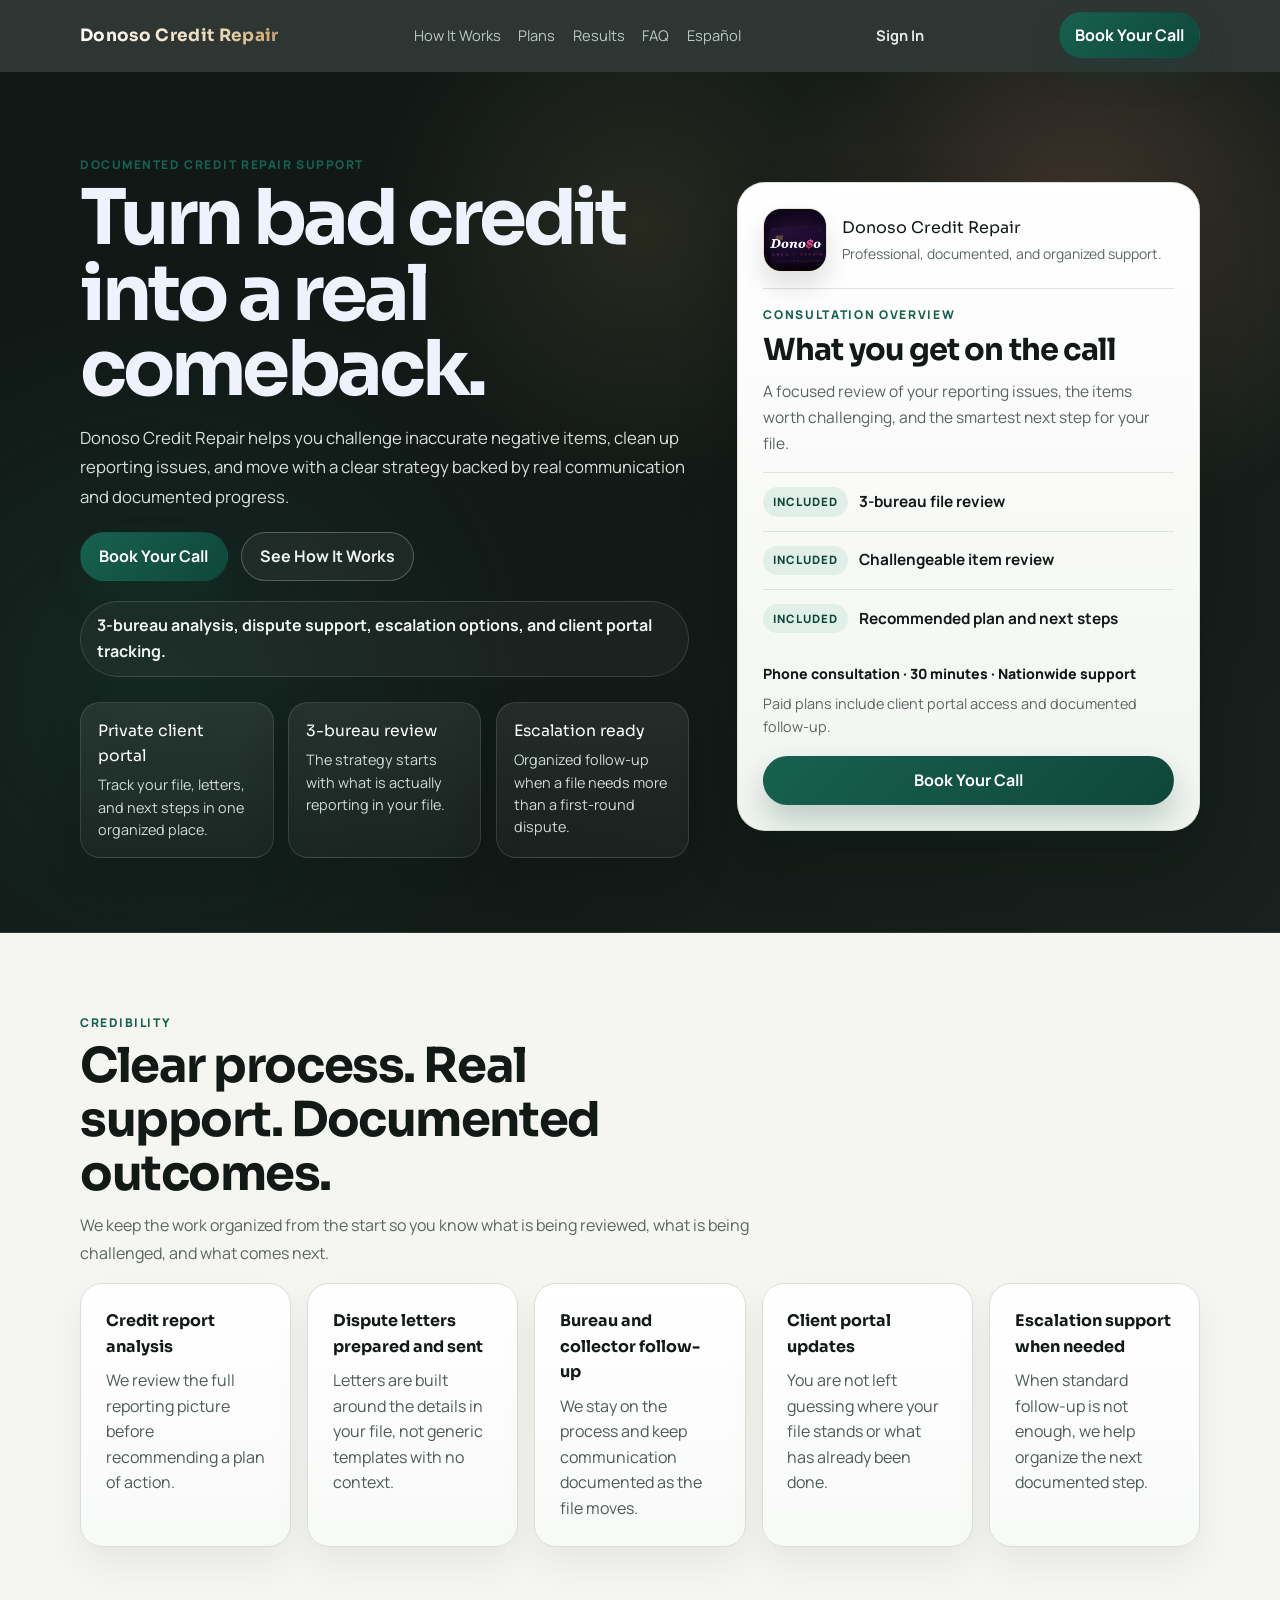
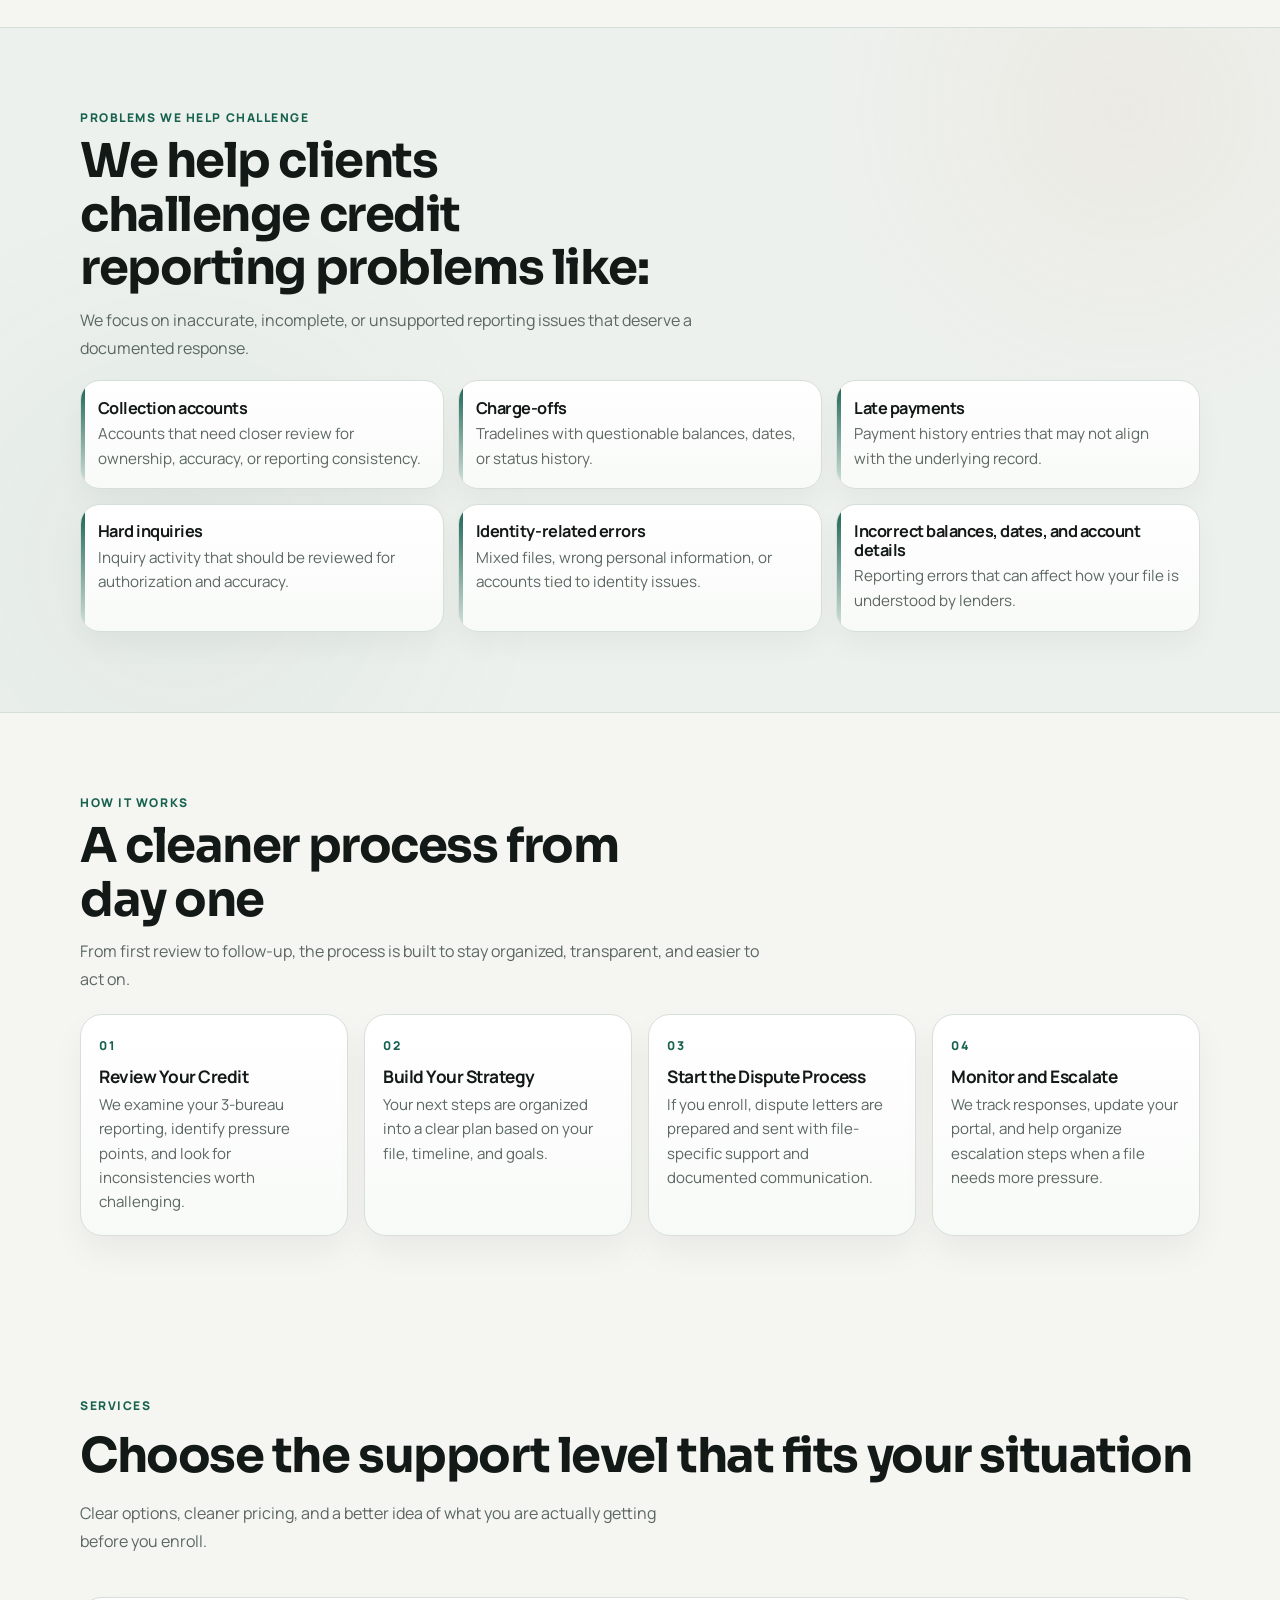
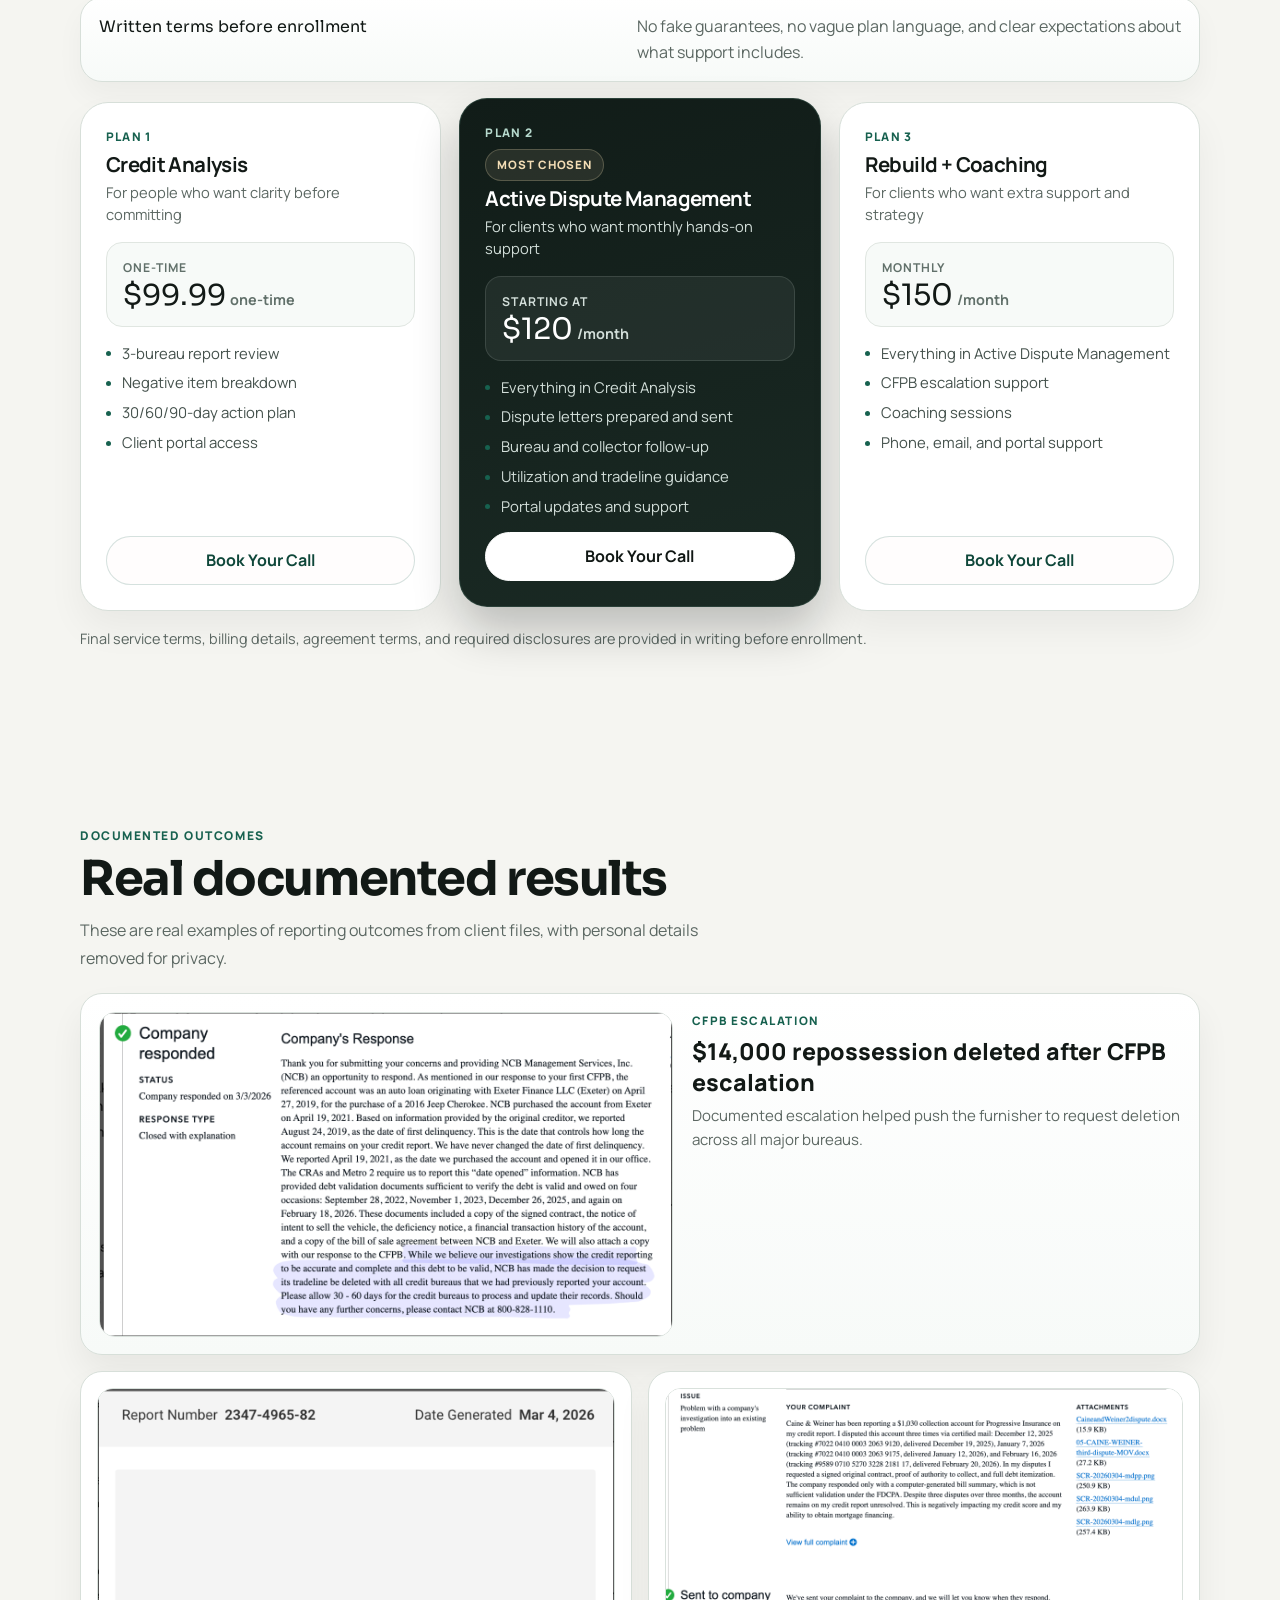
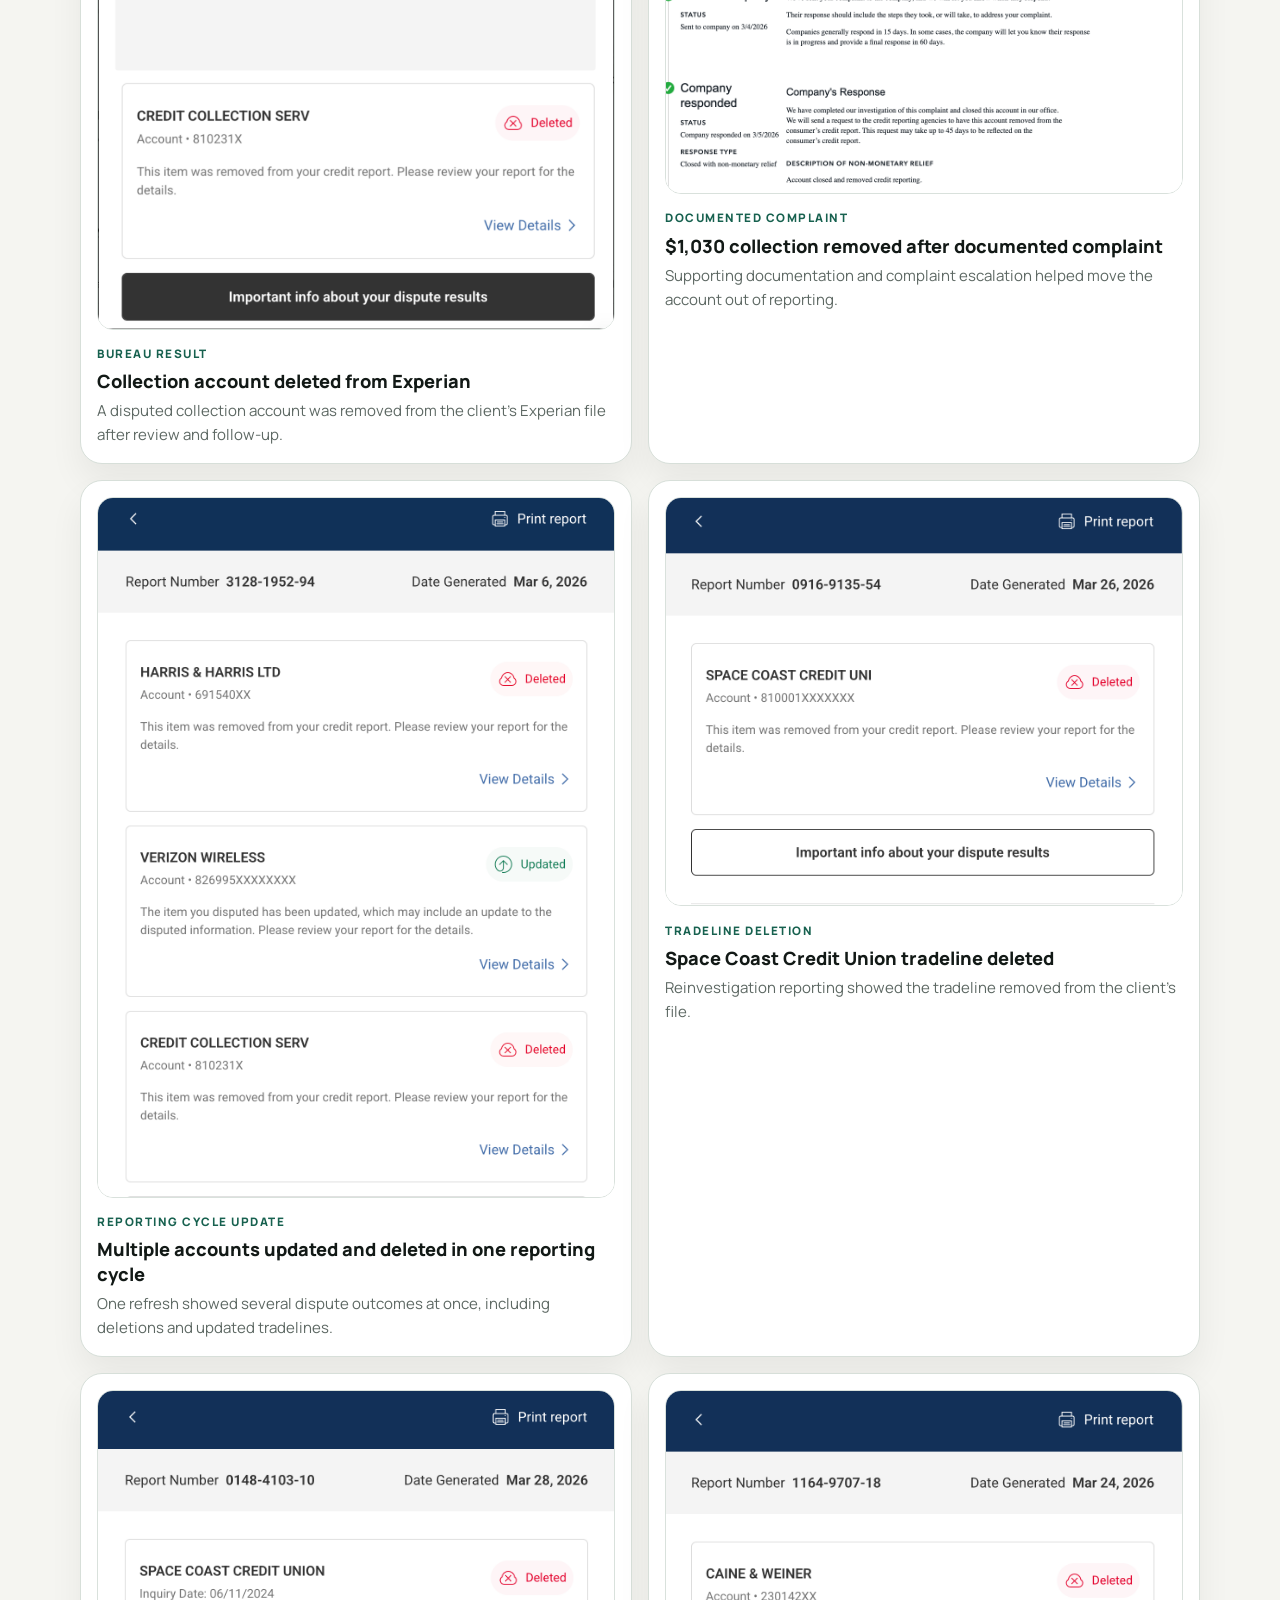
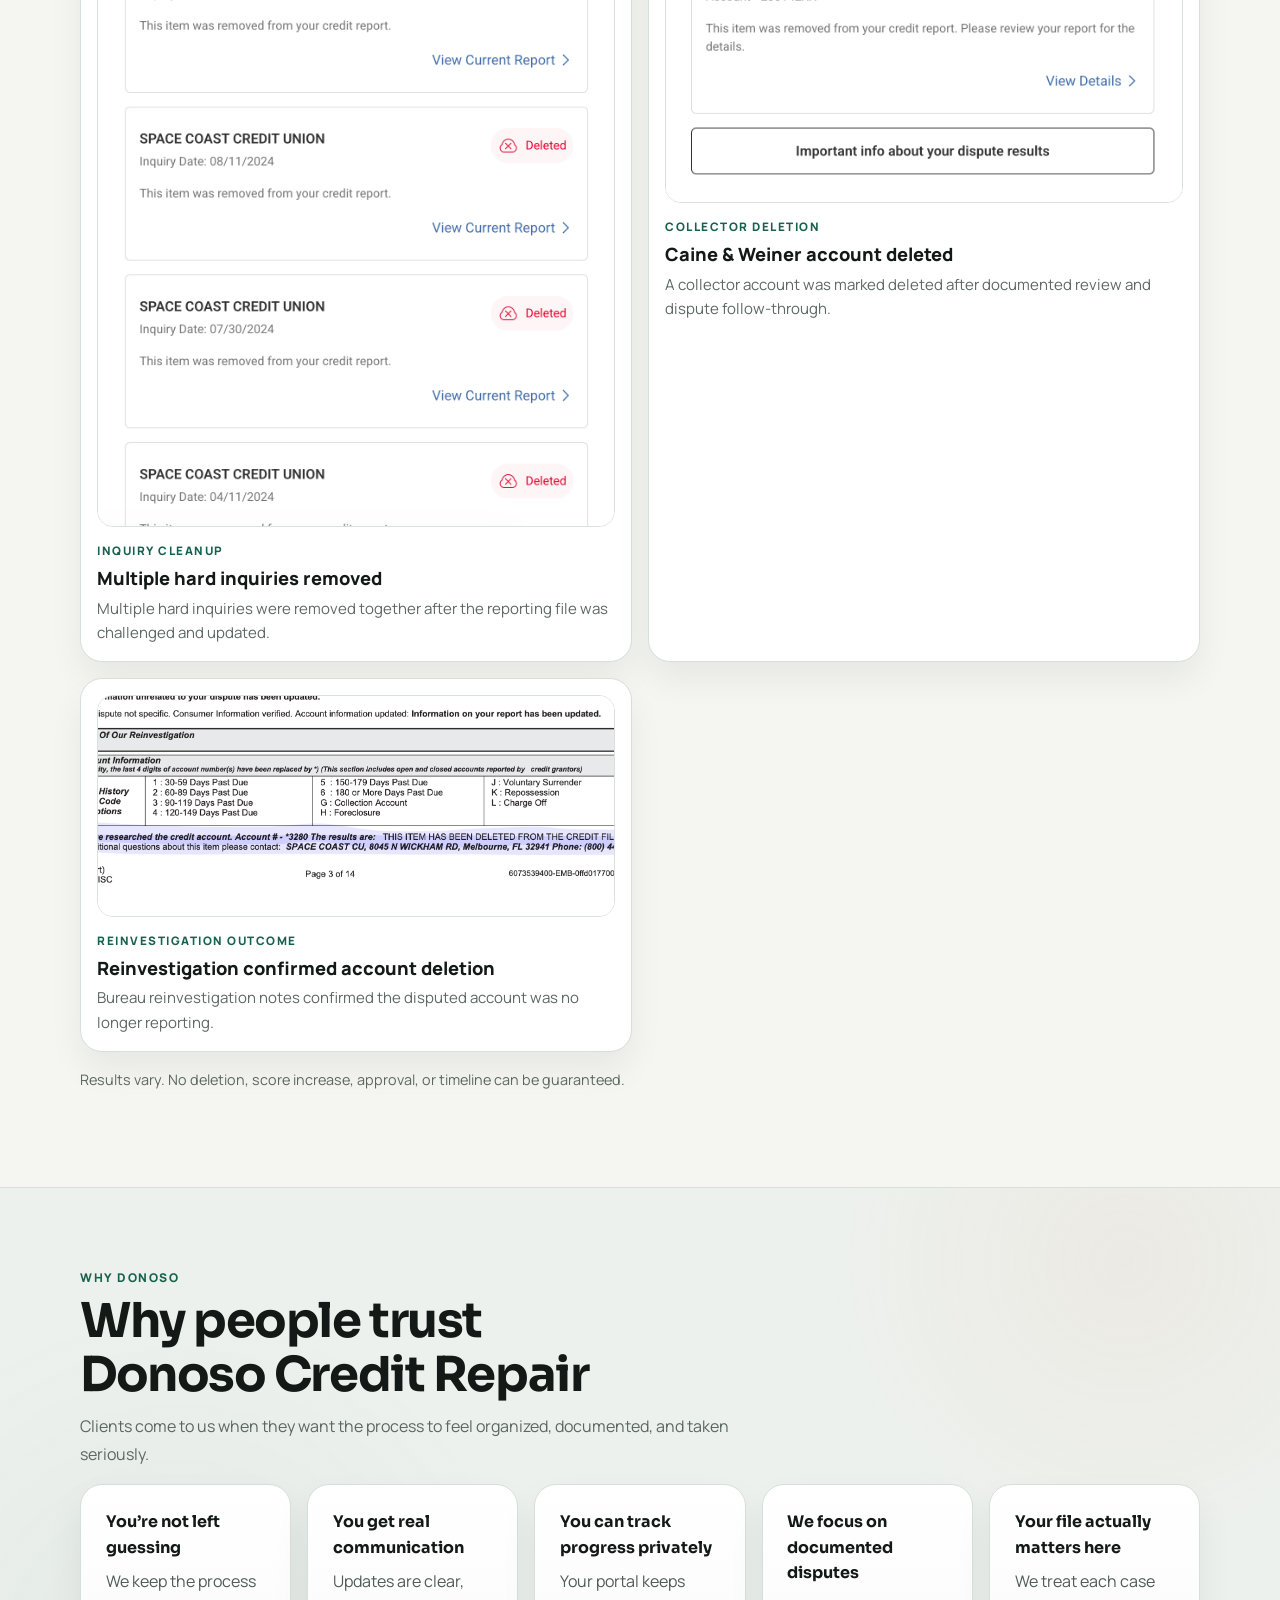
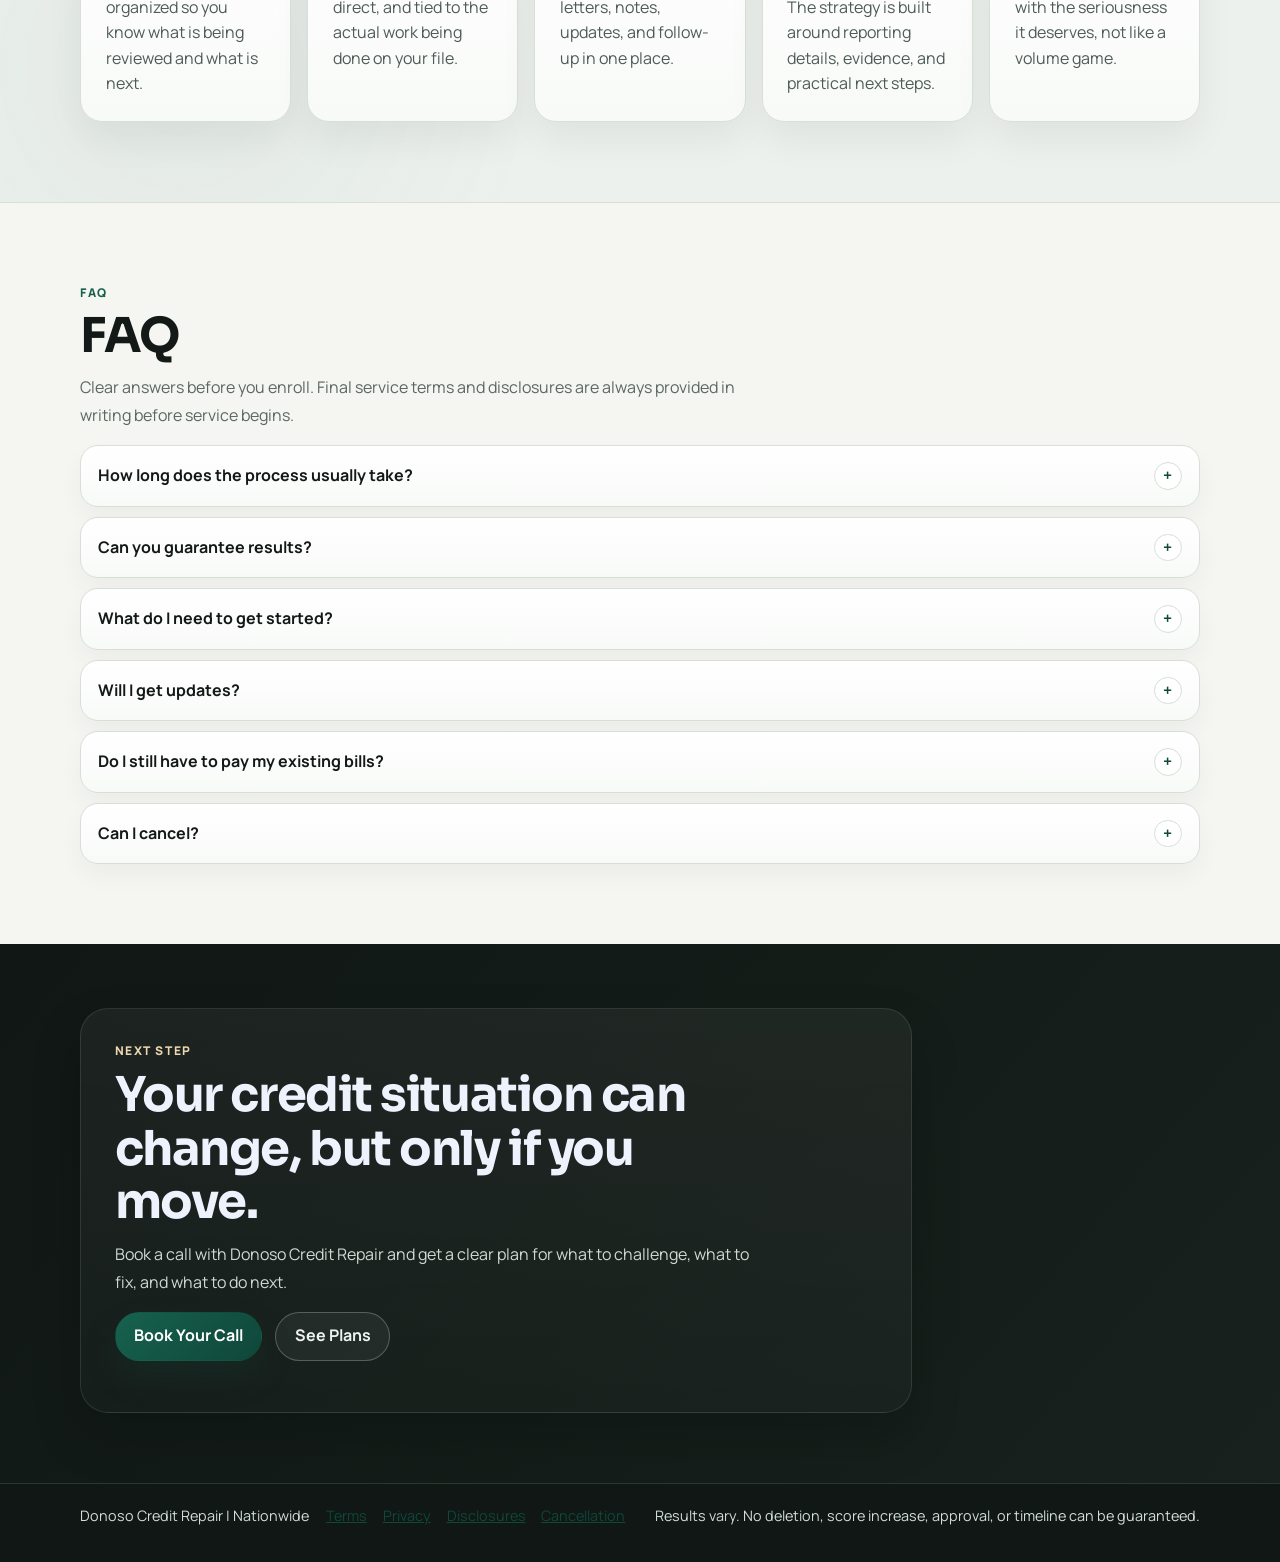
==== commit ca4193db: "Polish homepage visual hierarchy and trust" ====
--- a/index.html
+++ b/index.html
@@ -32,7 +32,7 @@
     <link rel="icon" type="image/jpeg" href="images/SCR-20260306-loyx.jpeg" />
     <link rel="apple-touch-icon" href="images/SCR-20260306-loyx.jpeg" />
     <link rel="alternate" hreflang="es" href="es.html" />
-    <link rel="stylesheet" href="styles.css?v=20260406a" />
+    <link rel="stylesheet" href="styles.css?v=20260406c" />
   </head>
   <body>
     <nav class="site-nav">
@@ -46,7 +46,7 @@
           <a href="es.html" lang="es">Español</a>
         </div>
         <a class="nav-signin" href="portal.html">Sign In</a>
-        <a class="btn btn-primary nav-btn" href="https://calendly.com/donoso420/30min" target="_blank" rel="noreferrer">Book Call</a>
+        <a class="btn btn-primary nav-btn" href="https://calendly.com/donoso420/30min" target="_blank" rel="noreferrer">Book Your Call</a>
       </div>
       <div class="container mobile-nav" aria-label="Mobile navigation">
         <a href="#how-it-works">How It Works</a>
@@ -61,7 +61,7 @@
       <section class="hero">
         <div class="container hero-grid">
           <div class="hero-copy">
-            <p class="section-kicker hero-kicker">Premium credit repair support</p>
+            <p class="section-kicker hero-kicker">Documented credit repair support</p>
             <h1 class="hero-title">Turn bad credit into a real comeback.</h1>
             <p class="hero-lead">
               Donoso Credit Repair helps you challenge inaccurate negative items, clean up reporting
@@ -83,15 +83,15 @@
             <div class="hero-proof-grid">
               <article class="hero-proof-card">
                 <p class="hero-proof-title">Private client portal</p>
-                <p class="hero-proof-text">Track letters, updates, and next steps without chasing status.</p>
+                <p class="hero-proof-text">Track your file, letters, and next steps in one organized place.</p>
               </article>
               <article class="hero-proof-card">
-                <p class="hero-proof-title">Documented strategy</p>
-                <p class="hero-proof-text">Every move starts with what is actually reporting in your file.</p>
+                <p class="hero-proof-title">3-bureau review</p>
+                <p class="hero-proof-text">The strategy starts with what is actually reporting in your file.</p>
               </article>
               <article class="hero-proof-card">
-                <p class="hero-proof-title">Serious communication</p>
-                <p class="hero-proof-text">You get clear updates, organized follow-up, and practical next steps.</p>
+                <p class="hero-proof-title">Escalation ready</p>
+                <p class="hero-proof-text">Organized follow-up when a file needs more than a first-round dispute.</p>
               </article>
             </div>
           </div>
@@ -108,43 +108,28 @@
                 <p class="hero-panel-brand-meta">Professional, documented, and organized support.</p>
               </div>
             </div>
-            <p class="hero-panel-kicker">Start Here</p>
-            <h2>A strategy call built around your file, not a sales script.</h2>
+            <p class="hero-panel-kicker">Consultation Overview</p>
+            <h2>What you get on the call</h2>
             <p class="hero-panel-lead">
-              We review what is reporting, what may be challengeable, and what the smartest next
-              step looks like before you commit.
-            </p>
-            <ol class="hero-steps">
+              A focused review of your reporting issues, the items worth challenging, and the
+              smartest next step for your file.
+            </p>
+            <ul class="hero-includes">
               <li>
-                <span class="hero-step-num">1</span>
-                <div>
-                  <p class="hero-step-title">Review Your Credit</p>
-                  <p>We look at your 3-bureau file, negative items, and the reporting issues that matter most.</p>
-                </div>
+                <span class="hero-include-label">Included</span>
+                <p>3-bureau file review</p>
               </li>
               <li>
-                <span class="hero-step-num">2</span>
-                <div>
-                  <p class="hero-step-title">Build Your Strategy</p>
-                  <p>You get a clear plan for what to challenge, what to monitor, and what to clean up first.</p>
-                </div>
+                <span class="hero-include-label">Included</span>
+                <p>Challengeable item review</p>
               </li>
               <li>
-                <span class="hero-step-num">3</span>
-                <div>
-                  <p class="hero-step-title">Start the Dispute Process</p>
-                  <p>If you move forward, dispute letters are prepared and sent with documented support.</p>
-                </div>
+                <span class="hero-include-label">Included</span>
+                <p>Recommended plan and next steps</p>
               </li>
-              <li>
-                <span class="hero-step-num">4</span>
-                <div>
-                  <p class="hero-step-title">Monitor and Escalate</p>
-                  <p>Progress is tracked through your portal, with follow-up and escalation options when needed.</p>
-                </div>
-              </li>
-            </ol>
+            </ul>
             <p class="hero-panel-meta">Phone consultation · 30 minutes · Nationwide support</p>
+            <p class="hero-panel-note">Paid plans include client portal access and documented follow-up.</p>
             <a
               class="btn btn-primary hero-panel-btn"
               href="https://calendly.com/donoso420/30min"
@@ -266,6 +251,13 @@
             <p class="section-lead">
               Clear options, cleaner pricing, and a better idea of what you are actually getting
               before you enroll.
+            </p>
+          </div>
+          <div class="pricing-assurance">
+            <p class="pricing-assurance-title">Written terms before enrollment</p>
+            <p class="pricing-assurance-text">
+              No fake guarantees, no vague plan language, and clear expectations about what support
+              includes.
             </p>
           </div>
           <div class="pricing-grid">
@@ -299,6 +291,7 @@
             <article class="plan-card featured">
               <div class="plan-top">
                 <p class="plan-tier">Plan 2</p>
+                <p class="plan-badge">Most chosen</p>
                 <h3>Active Dispute Management</h3>
                 <p class="plan-for">For clients who want monthly hands-on support</p>
               </div>
@@ -367,7 +360,7 @@
             removed for privacy.
           </p>
           <div class="results-grid">
-            <article class="result-card">
+            <article class="result-card result-card-featured">
               <div class="result-media">
                 <img src="/images/Experian.png" alt="CFPB complaint — $14,000 repossession deleted from all credit bureaus" loading="lazy" />
               </div>
--- a/styles.css
+++ b/styles.css
@@ -1,18 +1,19 @@
 :root {
-  --bg: #f8f4fc;
+  --bg: #f5f5f1;
   --surface: #ffffff;
-  --surface-soft: #f3ebfb;
-  --ink: #1f1830;
-  --muted: #6e6287;
-  --line: #e4d9ef;
-  --dark: #1a1328;
-  --dark-2: #2a1d3d;
-  --dark-line: #4a3563;
-  --accent: #7657d8;
-  --accent-strong: #5d3fc5;
-  --gold: #d7b469;
-  --gold-soft: #f3dfb0;
-  --warm: #f39a7c;
+  --surface-soft: #edf1ed;
+  --ink: #121916;
+  --muted: #5b6762;
+  --line: #d7dfd9;
+  --dark: #101714;
+  --dark-2: #18211d;
+  --dark-line: #2a3732;
+  --accent: #17614f;
+  --accent-strong: #0f473a;
+  --accent-soft: #e1efe9;
+  --gold: #c6a36a;
+  --gold-soft: #ecd7af;
+  --warm: #df9578;
 }
 
 * {
@@ -29,9 +30,9 @@
   font-family: "Manrope", sans-serif;
   color: var(--ink);
   background:
-    radial-gradient(circle at 8% -10%, rgba(244, 221, 240, 0.9) 0, transparent 35%),
-    radial-gradient(circle at 95% 0%, rgba(236, 228, 255, 0.95) 0, transparent 30%),
-    radial-gradient(circle at 75% 18%, rgba(243, 154, 124, 0.08) 0, transparent 26%),
+    radial-gradient(circle at 0% 0%, rgba(223, 149, 120, 0.08) 0, transparent 28%),
+    radial-gradient(circle at 100% 4%, rgba(23, 97, 79, 0.08) 0, transparent 26%),
+    linear-gradient(180deg, rgba(255, 255, 255, 0.7), rgba(255, 255, 255, 0)),
     var(--bg);
   line-height: 1.6;
 }
@@ -66,7 +67,7 @@
   position: sticky;
   top: 0;
   z-index: 30;
-  background: rgba(26, 19, 40, 0.92);
+  background: rgba(16, 23, 20, 0.86);
   border-bottom: 1px solid var(--dark-line);
   backdrop-filter: blur(10px);
 }
@@ -88,7 +89,7 @@
   font-size: 1.06rem;
   font-weight: 700;
   letter-spacing: 0.02em;
-  background: linear-gradient(90deg, #e8c97a, #f5dfa0, #c9a84c);
+  background: linear-gradient(90deg, #ffffff, #ead7b3 72%, #c7a56a);
   -webkit-background-clip: text;
   -webkit-text-fill-color: transparent;
   background-clip: text;
@@ -105,7 +106,7 @@
 
 .nav-signin {
   text-decoration: none;
-  color: #f2eaff;
+  color: #e4ece8;
   font-size: 0.92rem;
   font-weight: 700;
   white-space: nowrap;
@@ -118,7 +119,7 @@
 .nav-links a {
   text-decoration: none;
   font-size: 0.92rem;
-  color: #d7c8ea;
+  color: #b8c8c2;
 }
 
 .nav-links a:hover {
@@ -145,31 +146,32 @@
 .btn-primary {
   background: linear-gradient(135deg, var(--accent), var(--accent-strong));
   color: #ffffff;
-  box-shadow: 0 14px 28px rgba(93, 63, 197, 0.22);
+  box-shadow: 0 16px 32px rgba(15, 71, 58, 0.24);
 }
 
 .btn-primary:hover {
-  background: var(--accent-strong);
+  background: linear-gradient(135deg, #135743, #0d4034);
 }
 
 .btn-quiet {
-  border-color: rgba(215, 180, 105, 0.48);
-  color: #f5eaff;
-  background: rgba(255, 255, 255, 0.04);
+  border-color: rgba(255, 255, 255, 0.24);
+  color: #eef3f1;
+  background: rgba(255, 255, 255, 0.05);
 }
 
 .btn-quiet:hover {
-  background: rgba(255, 255, 255, 0.1);
-  border-color: rgba(243, 223, 176, 0.78);
+  background: rgba(255, 255, 255, 0.12);
+  border-color: rgba(236, 215, 175, 0.62);
 }
 
 .btn-outline {
-  border-color: #5d3fc5;
-  color: #5d3fc5;
+  border-color: rgba(23, 97, 79, 0.24);
+  color: var(--accent-strong);
+  background: #ffffff;
 }
 
 .btn-outline:hover {
-  background: #f3efff;
+  background: #f2f6f3;
 }
 
 .nav-btn {
@@ -179,10 +181,10 @@
 .hero {
   color: #edf2fc;
   background:
-    radial-gradient(circle at 86% 16%, rgba(243, 154, 124, 0.22), transparent 24%),
-    radial-gradient(circle at 12% 78%, rgba(183, 141, 255, 0.18), transparent 30%),
-    radial-gradient(circle at 52% 18%, rgba(215, 180, 105, 0.14), transparent 28%),
-    linear-gradient(132deg, var(--dark) 0%, #221737 52%, var(--dark-2) 100%);
+    radial-gradient(circle at 84% 18%, rgba(223, 149, 120, 0.22), transparent 24%),
+    radial-gradient(circle at 12% 72%, rgba(33, 111, 89, 0.18), transparent 32%),
+    radial-gradient(circle at 50% 18%, rgba(198, 163, 106, 0.12), transparent 28%),
+    linear-gradient(132deg, var(--dark) 0%, #121916 52%, var(--dark-2) 100%);
   border-bottom: 1px solid var(--dark-line);
 }
 
@@ -191,7 +193,7 @@
   grid-template-columns: minmax(0, 1.08fr) minmax(330px, 0.82fr);
   gap: 3rem;
   align-items: center;
-  padding: 4.8rem 0 4rem;
+  padding: 5.2rem 0 4.6rem;
 }
 
 .hero-copy {
@@ -219,7 +221,7 @@
 .hero-lead {
   margin: 0 0 1.3rem;
   max-width: 40rem;
-  color: #d8ccef;
+  color: #d6dfda;
   font-size: 1.05rem;
   line-height: 1.75;
 }
@@ -233,8 +235,12 @@
 }
 
 .hero-trust-line {
-  margin: 0 0 1.45rem;
-  color: #f2e7ff;
+  margin: 0 0 1.55rem;
+  padding: 0.72rem 1rem;
+  border: 1px solid rgba(236, 243, 240, 0.14);
+  border-radius: 999px;
+  background: rgba(255, 255, 255, 0.04);
+  color: #eff5f2;
   font-weight: 700;
   max-width: 42rem;
 }
@@ -248,10 +254,10 @@
 
 .hero-proof-card {
   background: linear-gradient(180deg, rgba(255, 255, 255, 0.08), rgba(255, 255, 255, 0.03));
-  border: 1px solid rgba(186, 163, 230, 0.24);
-  border-radius: 18px;
+  border: 1px solid rgba(218, 228, 223, 0.14);
+  border-radius: 20px;
   padding: 1rem 1.05rem;
-  box-shadow: 0 20px 40px rgba(10, 5, 20, 0.12);
+  box-shadow: 0 20px 44px rgba(8, 14, 11, 0.2);
 }
 
 .hero-proof-title {
@@ -263,17 +269,17 @@
 
 .hero-proof-text {
   margin: 0;
-  color: #d8ccef;
+  color: #cfdbd5;
   font-size: 0.9rem;
   line-height: 1.55;
 }
 
 .hero-panel {
-  background: linear-gradient(180deg, rgba(79, 57, 112, 0.42) 0%, rgba(40, 29, 63, 0.9) 100%);
-  border: 1px solid rgba(180, 153, 228, 0.34);
+  background: linear-gradient(180deg, #ffffff 0%, #f2f5f1 100%);
+  border: 1px solid rgba(215, 223, 217, 0.96);
   border-radius: 28px;
-  padding: 1.5rem;
-  box-shadow: 0 26px 50px rgba(10, 5, 20, 0.26);
+  padding: 1.55rem;
+  box-shadow: 0 30px 56px rgba(7, 13, 10, 0.22);
 }
 
 .hero-panel-brand {
@@ -282,7 +288,7 @@
   gap: 0.9rem;
   margin-bottom: 1rem;
   padding-bottom: 1rem;
-  border-bottom: 1px solid rgba(180, 157, 227, 0.18);
+  border-bottom: 1px solid #dde4de;
 }
 
 .hero-panel-logo {
@@ -290,26 +296,26 @@
   height: 4rem;
   object-fit: cover;
   border-radius: 18px;
-  border: 1px solid rgba(243, 223, 176, 0.28);
-  box-shadow: 0 14px 24px rgba(0, 0, 0, 0.18);
+  border: 1px solid rgba(198, 163, 106, 0.34);
+  box-shadow: 0 14px 24px rgba(9, 15, 12, 0.12);
 }
 
 .hero-panel-brand-name {
   margin: 0 0 0.15rem;
   font-family: "Sora", sans-serif;
   font-size: 1rem;
-  color: #ffffff;
+  color: var(--ink);
 }
 
 .hero-panel-brand-meta {
   margin: 0;
-  color: #d9cdee;
+  color: var(--muted);
   font-size: 0.87rem;
 }
 
 .hero-panel-kicker {
   margin: 0 0 0.55rem;
-  color: var(--gold-soft);
+  color: var(--accent);
   font-size: 0.75rem;
   font-weight: 800;
   letter-spacing: 0.14em;
@@ -317,71 +323,70 @@
 }
 
 .hero-panel h2 {
+  color: var(--ink);
   font-size: 1.9rem;
   margin-bottom: 0;
 }
 
 .hero-panel-lead {
   margin: 0.78rem 0 1rem;
-  color: #ddd1ee;
+  color: #59645f;
   font-size: 0.97rem;
   line-height: 1.65;
 }
 
-.hero-steps {
+.hero-includes {
   margin: 0;
   padding: 0;
   list-style: none;
   display: flex;
   flex-direction: column;
   gap: 0;
-  border-top: 1px solid rgba(180, 157, 227, 0.18);
-}
-
-.hero-steps li {
+}
+
+.hero-includes li {
   display: grid;
-  grid-template-columns: 1.9rem minmax(0, 1fr);
+  grid-template-columns: auto minmax(0, 1fr);
   gap: 0.7rem;
-  align-items: start;
-  padding: 0.9rem 0;
-  border-bottom: 1px solid rgba(180, 157, 227, 0.18);
-}
-
-.hero-step-num {
+  align-items: center;
+  padding: 0.88rem 0;
+  border-top: 1px solid #dde4de;
+}
+
+.hero-include-label {
   display: inline-flex;
   align-items: center;
   justify-content: center;
-  width: 1.75rem;
-  height: 1.75rem;
+  min-width: 4.9rem;
+  padding: 0.34rem 0.64rem;
   border-radius: 999px;
-  border: 1px solid rgba(169, 144, 221, 0.32);
-  background: rgba(255, 255, 255, 0.05);
-  color: #f6efff;
-  font-family: "Sora", sans-serif;
-  font-size: 0.82rem;
+  background: var(--accent-soft);
+  color: var(--accent-strong);
+  font-size: 0.72rem;
+  font-weight: 800;
+  letter-spacing: 0.08em;
+  text-transform: uppercase;
+}
+
+.hero-includes p {
+  margin: 0;
+  color: var(--ink);
+  font-size: 0.96rem;
   font-weight: 700;
-}
-
-.hero-steps .hero-step-title {
-  margin: 0 0 0.18rem;
-  color: #ffffff;
-  font-size: 0.98rem;
-  font-weight: 800;
-  line-height: 1.35;
-}
-
-.hero-steps p {
-  margin: 0;
-  color: #f0e7ff;
-  font-size: 0.93rem;
-  line-height: 1.55;
+  line-height: 1.45;
 }
 
 .hero-panel-meta {
   margin: 1rem 0 0;
-  color: #d9cdee;
+  color: var(--ink);
   font-size: 0.88rem;
-  font-weight: 700;
+  font-weight: 800;
+}
+
+.hero-panel-note {
+  margin: 0.35rem 0 0;
+  color: var(--muted);
+  font-size: 0.9rem;
 }
 
 .hero-panel-btn {
@@ -410,12 +415,12 @@
 
 .stats-grid article {
   grid-column: span 4;
-  background: linear-gradient(180deg, #ffffff 0%, #fcf9ff 100%);
+  background: linear-gradient(180deg, #ffffff 0%, #f8faf8 100%);
   border: 1px solid var(--line);
-  border-radius: 18px;
+  border-radius: 22px;
   padding: 1.5rem 1.55rem;
   min-height: 100%;
-  box-shadow: 0 16px 32px rgba(45, 31, 83, 0.05);
+  box-shadow: 0 18px 38px rgba(14, 23, 18, 0.06);
 }
 
 .stats-grid article:nth-child(4),
@@ -423,6 +428,16 @@
   grid-column: span 6;
 }
 
+.credibility-grid,
+.trust-grid {
+  grid-template-columns: repeat(5, minmax(0, 1fr));
+}
+
+.credibility-grid article:nth-child(n),
+.trust-grid article:nth-child(n) {
+  grid-column: auto;
+}
+
 .stat-value {
   font-family: "Sora", sans-serif;
   font-size: 2rem;
@@ -432,18 +447,18 @@
 .stat-label {
   margin: 0 0 0.55rem;
   font-family: "Sora", sans-serif;
-  font-size: 1.05rem;
+  font-size: 1rem;
   color: var(--ink);
   font-weight: 700;
 }
 
 .stat-text {
   margin: 0;
-  color: #3c3253;
+  color: #4e5b56;
 }
 
 .section {
-  padding: 4.3rem 0;
+  padding: 5rem 0;
 }
 
 .section-title {
@@ -460,7 +475,7 @@
   text-transform: uppercase;
   letter-spacing: 0.13em;
   font-size: 0.75rem;
-  color: #7f6d9d;
+  color: var(--accent);
   font-weight: 800;
 }
 
@@ -477,7 +492,8 @@
 
 .section-muted {
   background:
-    radial-gradient(circle at 88% 12%, rgba(243, 154, 124, 0.08), transparent 24%),
+    radial-gradient(circle at 88% 12%, rgba(223, 149, 120, 0.08), transparent 24%),
+    radial-gradient(circle at 14% 78%, rgba(23, 97, 79, 0.05), transparent 30%),
     var(--surface-soft);
   border-top: 1px solid var(--line);
   border-bottom: 1px solid var(--line);
@@ -494,17 +510,18 @@
 }
 
 .section-dark .section-lead {
-  color: #d6c8ea;
+  color: #cfdad5;
 }
 
 .results-grid {
   display: grid;
-  grid-template-columns: repeat(2, minmax(0, 1fr));
+  grid-template-columns: repeat(12, minmax(0, 1fr));
   gap: 1rem;
   margin-top: 1.3rem;
 }
 
 .result-card {
+  grid-column: span 6;
   display: flex;
   flex-direction: column;
   gap: 0.95rem;
@@ -512,15 +529,25 @@
   border: 1px solid var(--line);
   border-radius: 22px;
   padding: 1rem;
-  box-shadow: 0 18px 34px rgba(45, 31, 83, 0.06);
+  box-shadow: 0 18px 34px rgba(14, 23, 18, 0.06);
+}
+
+.result-card-featured {
+  grid-column: 1 / -1;
+  display: grid;
+  grid-template-columns: minmax(300px, 1.08fr) minmax(0, 0.92fr);
+  align-items: stretch;
+  gap: 1.15rem;
+  padding: 1.1rem;
+  background: linear-gradient(180deg, #ffffff 0%, #f7faf8 100%);
 }
 
 .result-media {
   min-height: 220px;
-  border: 1px solid #d4c4e3;
+  border: 1px solid #d9e1dc;
   border-radius: 16px;
   overflow: hidden;
-  background: #f9f5ff;
+  background: #f4f6f3;
 }
 
 .result-media img {
@@ -542,7 +569,7 @@
 
 .result-label {
   margin: 0;
-  color: #7a67a1;
+  color: var(--accent);
   font-size: 0.73rem;
   font-weight: 800;
   letter-spacing: 0.13em;
@@ -552,14 +579,18 @@
 .result-title {
   margin: 0;
   font-weight: 800;
-  color: #3f3158;
+  color: var(--ink);
   font-size: 1.14rem;
   line-height: 1.35;
 }
 
+.result-card-featured .result-title {
+  font-size: 1.45rem;
+}
+
 .result-text {
   margin: 0;
-  color: #665980;
+  color: #5d6863;
   font-size: 0.94rem;
   line-height: 1.6;
 }
@@ -572,11 +603,21 @@
 }
 
 .issue-grid article {
-  background: linear-gradient(180deg, #ffffff 0%, #fcf9ff 100%);
+  position: relative;
+  overflow: hidden;
+  background: linear-gradient(180deg, #ffffff 0%, #f8faf8 100%);
   border: 1px solid var(--line);
-  border-radius: 18px;
+  border-radius: 20px;
   padding: 1.1rem 1.05rem;
-  box-shadow: 0 14px 28px rgba(45, 31, 83, 0.04);
+  box-shadow: 0 14px 28px rgba(14, 23, 18, 0.04);
+}
+
+.issue-grid article::before {
+  content: "";
+  position: absolute;
+  inset: 0 auto 0 0;
+  width: 4px;
+  background: linear-gradient(180deg, var(--accent), rgba(23, 97, 79, 0.15));
 }
 
 .issue-grid h3 {
@@ -586,7 +627,7 @@
 
 .issue-grid p {
   margin: 0;
-  color: #665980;
+  color: #5d6863;
   font-size: 0.95rem;
 }
 
@@ -603,6 +644,32 @@
 
 .pricing-header .section-lead {
   max-width: 58ch;
+}
+
+.pricing-assurance {
+  display: flex;
+  justify-content: space-between;
+  gap: 1rem;
+  align-items: flex-start;
+  margin-bottom: 1.25rem;
+  padding: 1rem 1.15rem;
+  border: 1px solid var(--line);
+  border-radius: 22px;
+  background: linear-gradient(180deg, #ffffff 0%, #f7faf8 100%);
+  box-shadow: 0 14px 28px rgba(14, 23, 18, 0.04);
+}
+
+.pricing-assurance-title {
+  margin: 0;
+  font-family: "Sora", sans-serif;
+  font-size: 1rem;
+  color: var(--ink);
+}
+
+.pricing-assurance-text {
+  margin: 0;
+  max-width: 34rem;
+  color: var(--muted);
 }
 
 .pricing-grid {
@@ -619,10 +686,10 @@
   flex-direction: column;
   gap: 0.95rem;
   background: #ffffff;
-  border: 1px solid #e7deef;
-  border-radius: 24px;
-  padding: 1.5rem;
-  box-shadow: 0 16px 32px rgba(49, 33, 92, 0.05);
+  border: 1px solid var(--line);
+  border-radius: 28px;
+  padding: 1.55rem;
+  box-shadow: 0 18px 36px rgba(14, 23, 18, 0.05);
 }
 
 .plan-top {
@@ -634,10 +701,24 @@
 .plan-tier {
   margin: 0;
   align-self: flex-start;
-  color: #75648f;
+  color: var(--accent);
   font-size: 0.74rem;
-  font-weight: 700;
+  font-weight: 800;
   letter-spacing: 0.11em;
+  text-transform: uppercase;
+}
+
+.plan-badge {
+  margin: 0;
+  align-self: flex-start;
+  padding: 0.36rem 0.68rem;
+  border: 1px solid rgba(198, 163, 106, 0.4);
+  border-radius: 999px;
+  background: rgba(198, 163, 106, 0.12);
+  color: #8f6a2f;
+  font-size: 0.72rem;
+  font-weight: 800;
+  letter-spacing: 0.08em;
   text-transform: uppercase;
 }
 
@@ -645,12 +726,12 @@
   font-size: 1.28rem;
   line-height: 1.14;
   margin: 0;
-  color: #24193c;
+  color: var(--ink);
 }
 
 .plan-for {
   margin: 0;
-  color: #66597d;
+  color: var(--muted);
   font-size: 0.92rem;
   line-height: 1.48;
 }
@@ -658,14 +739,14 @@
 .plan-price-box {
   margin: 0.05rem 0 0;
   padding: 0.95rem 1rem;
-  border: 1px solid #ede5f4;
+  border: 1px solid #e0e6e1;
   border-radius: 16px;
-  background: #faf8fd;
+  background: #f7faf8;
 }
 
 .plan-price-label {
   margin: 0 0 0.22rem;
-  color: #786996;
+  color: #61706a;
   font-size: 0.76rem;
   font-weight: 700;
   letter-spacing: 0.08em;
@@ -684,11 +765,11 @@
   font-family: "Sora", sans-serif;
   font-size: 1.84rem;
   line-height: 1;
-  color: #2f2347;
+  color: var(--ink);
 }
 
 .plan-price-unit {
-  color: #786996;
+  color: #61706a;
   font-size: 0.9rem;
   font-weight: 700;
 }
@@ -707,7 +788,7 @@
   position: relative;
   padding-left: 1rem;
   margin: 0;
-  color: #4d425f;
+  color: #44514c;
   font-size: 0.93rem;
   line-height: 1.4;
 }
@@ -720,13 +801,41 @@
   width: 5px;
   height: 5px;
   border-radius: 50%;
-  background: #8b74cc;
+  background: var(--accent);
 }
 
 .plan-card.featured {
-  border-color: #cfbfef;
-  background: linear-gradient(180deg, #fdfbff 0%, #ffffff 100%);
-  box-shadow: 0 22px 40px rgba(77, 53, 142, 0.1);
+  border-color: rgba(46, 69, 61, 0.9);
+  background: linear-gradient(165deg, #111c18 0%, #1a2a24 100%);
+  box-shadow: 0 24px 46px rgba(8, 13, 11, 0.24);
+  transform: translateY(-4px);
+}
+
+.plan-card.featured .plan-tier {
+  color: #b6d9cd;
+}
+
+.plan-card.featured .plan-badge {
+  border-color: rgba(236, 215, 175, 0.24);
+  background: rgba(236, 215, 175, 0.1);
+  color: #f3ddb5;
+}
+
+.plan-card.featured h3,
+.plan-card.featured .plan-price-value {
+  color: #ffffff;
+}
+
+.plan-card.featured .plan-for,
+.plan-card.featured .plan-price-label,
+.plan-card.featured .plan-price-unit,
+.plan-card.featured li {
+  color: #d2ded9;
+}
+
+.plan-card.featured .plan-price-box {
+  background: rgba(255, 255, 255, 0.06);
+  border-color: rgba(210, 222, 217, 0.14);
 }
 
 .plan-card .btn {
@@ -737,18 +846,30 @@
 }
 
 .plan-card .btn-outline {
-  border-color: #d1c3e7;
+  border-color: rgba(23, 97, 79, 0.18);
   background: #fffdfd;
-  color: #654fa7;
+  color: var(--accent-strong);
 }
 
 .plan-card .btn-outline:hover {
-  background: #f7f1ff;
-  border-color: #c3b2dd;
+  background: #f4f8f5;
+  border-color: rgba(23, 97, 79, 0.34);
+}
+
+.plan-card.featured .btn-outline {
+  background: #ffffff;
+  border-color: #ffffff;
+  color: var(--dark);
+}
+
+.plan-card.featured .btn-outline:hover {
+  background: #eef3f1;
+  border-color: #eef3f1;
 }
 
 .fineprint {
-  margin-top: 0.84rem;
+  margin-top: 1rem;
+  max-width: 50rem;
   color: var(--muted);
   font-size: 0.9rem;
 }
@@ -758,11 +879,11 @@
 }
 
 .faq-section details {
-  background: #ffffff;
+  background: linear-gradient(180deg, #ffffff 0%, #f8faf8 100%);
   border: 1px solid var(--line);
-  border-radius: 14px;
-  padding: 1rem 1.05rem;
-  box-shadow: 0 12px 24px rgba(45, 31, 83, 0.04);
+  border-radius: 18px;
+  padding: 1rem 1.08rem;
+  box-shadow: 0 12px 24px rgba(14, 23, 18, 0.04);
 }
 
 .faq-section details + details {
@@ -770,14 +891,41 @@
 }
 
 .faq-section summary {
+  display: flex;
+  align-items: center;
+  justify-content: space-between;
+  list-style: none;
   cursor: pointer;
   font-weight: 700;
   line-height: 1.35;
 }
 
+.faq-section summary::-webkit-details-marker {
+  display: none;
+}
+
+.faq-section summary::after {
+  content: "+";
+  flex: 0 0 auto;
+  width: 1.6rem;
+  height: 1.6rem;
+  border-radius: 999px;
+  border: 1px solid var(--line);
+  display: inline-flex;
+  align-items: center;
+  justify-content: center;
+  color: var(--accent-strong);
+  background: #ffffff;
+  margin-left: 0.9rem;
+}
+
+.faq-section details[open] summary::after {
+  content: "-";
+}
+
 .faq-section details p {
   margin: 0.7rem 0 0;
-  color: #4b3f64;
+  color: #46524d;
   max-width: 78ch;
 }
 
@@ -789,16 +937,16 @@
 }
 
 .process-card {
-  background: linear-gradient(180deg, #ffffff 0%, #fcf9ff 100%);
+  background: linear-gradient(180deg, #ffffff 0%, #f8faf8 100%);
   border: 1px solid var(--line);
-  border-radius: 20px;
+  border-radius: 22px;
   padding: 1.3rem 1.15rem;
-  box-shadow: 0 16px 32px rgba(45, 31, 83, 0.05);
+  box-shadow: 0 16px 32px rgba(14, 23, 18, 0.05);
 }
 
 .process-step {
   margin: 0 0 0.7rem;
-  color: #7b689c;
+  color: var(--accent);
   font-size: 0.76rem;
   font-weight: 800;
   letter-spacing: 0.12em;
@@ -812,7 +960,7 @@
 
 .process-card p:last-child {
   margin: 0;
-  color: #63567d;
+  color: #5b6762;
   font-size: 0.94rem;
 }
 
@@ -822,7 +970,12 @@
 }
 
 .cta-band {
-  max-width: 48rem;
+  max-width: 52rem;
+  padding: 2rem 2.1rem;
+  border: 1px solid rgba(214, 226, 220, 0.12);
+  border-radius: 28px;
+  background: linear-gradient(180deg, rgba(255, 255, 255, 0.05), rgba(255, 255, 255, 0.02));
+  box-shadow: 0 24px 48px rgba(4, 9, 7, 0.22);
 }
 
 .cta-kicker {
@@ -834,22 +987,29 @@
 }
 
 .footer {
-  background: #150f22;
+  background: #101714;
   border-top: 1px solid var(--dark-line);
-  color: #d7cae8;
+  color: #d2ddd8;
   font-size: 0.9rem;
   padding: 1.2rem 0;
 }
 
+.footer .container {
+  display: flex;
+  align-items: center;
+  justify-content: space-between;
+  gap: 1rem;
+}
+
 .legal-links a {
   margin-right: 0.8rem;
 }
 
 /* Legal pages */
 .topbar {
-  background: #1a1328;
+  background: #101714;
   border-bottom: 1px solid var(--dark-line);
-  color: #d4c7e7;
+  color: #d4dfda;
 }
 
 .topbar .container {
@@ -861,8 +1021,8 @@
 }
 
 .legal-wrap {
-  background: #fdf9ff;
-  border: 1px solid #e2d7ef;
+  background: #fcfdfb;
+  border: 1px solid var(--line);
   border-radius: 12px;
   padding: 1.08rem 1.08rem 0.72rem;
 }
@@ -884,6 +1044,11 @@
     grid-template-columns: 1fr;
   }
 
+  .credibility-grid,
+  .trust-grid {
+    grid-template-columns: repeat(2, minmax(0, 1fr));
+  }
+
   .process-grid {
     grid-template-columns: repeat(2, minmax(0, 1fr));
   }
@@ -896,12 +1061,27 @@
     grid-column: auto;
   }
 
+  .credibility-grid article:last-child,
+  .trust-grid article:last-child,
   .stats-grid article:nth-child(5) {
     grid-column: 1 / -1;
   }
 
+  .result-card,
+  .result-card-featured {
+    grid-column: auto;
+  }
+
+  .result-card-featured {
+    grid-template-columns: 1fr;
+  }
+
   .issue-grid {
     grid-template-columns: repeat(2, 1fr);
+  }
+
+  .pricing-assurance {
+    flex-direction: column;
   }
 
   .nav-links {
@@ -928,8 +1108,8 @@
   .mobile-nav a {
     flex: 0 0 auto;
     text-decoration: none;
-    color: #f1e8ff;
-    border: 1px solid rgba(189, 166, 237, 0.42);
+    color: #ecf3f0;
+    border: 1px solid rgba(207, 222, 217, 0.28);
     background: rgba(255, 255, 255, 0.05);
     border-radius: 999px;
     padding: 0.48rem 0.82rem;
@@ -955,7 +1135,6 @@
   .hero-proof-grid {
     grid-template-columns: repeat(2, minmax(0, 1fr));
   }
-
 }
 
 /* ── Mobile: tighten spacing and font sizes ─────────────────────────── */
@@ -1014,6 +1193,10 @@
     font-size: 0.96rem;
   }
 
+  .hero-trust-line {
+    border-radius: 20px;
+  }
+
   .hero-panel h2 {
     font-size: 1.42rem;
   }
@@ -1039,6 +1222,16 @@
     grid-template-columns: 1fr;
   }
 
+  .hero-includes li {
+    grid-template-columns: 1fr;
+    gap: 0.45rem;
+    align-items: start;
+  }
+
+  .hero-include-label {
+    justify-self: start;
+  }
+
   /* Sections */
   .section {
     padding: 3rem 0;
@@ -1069,6 +1262,10 @@
     padding: 0.85rem;
   }
 
+  .result-card-featured .result-title {
+    font-size: 1.24rem;
+  }
+
   .result-media img {
     min-height: 170px;
   }
@@ -1085,13 +1282,27 @@
     border-radius: 22px;
   }
 
+  .plan-card.featured {
+    transform: none;
+  }
+
   .plan-price-value {
     font-size: 1.62rem;
+  }
+
+  .pricing-assurance {
+    padding: 0.95rem 1rem;
+    border-radius: 18px;
   }
 
   /* FAQ */
   .faq-section details {
     padding: 0.75rem 0.85rem;
+  }
+
+  .cta-band {
+    padding: 1.35rem 1.2rem;
+    border-radius: 22px;
   }
 
   /* Footer */
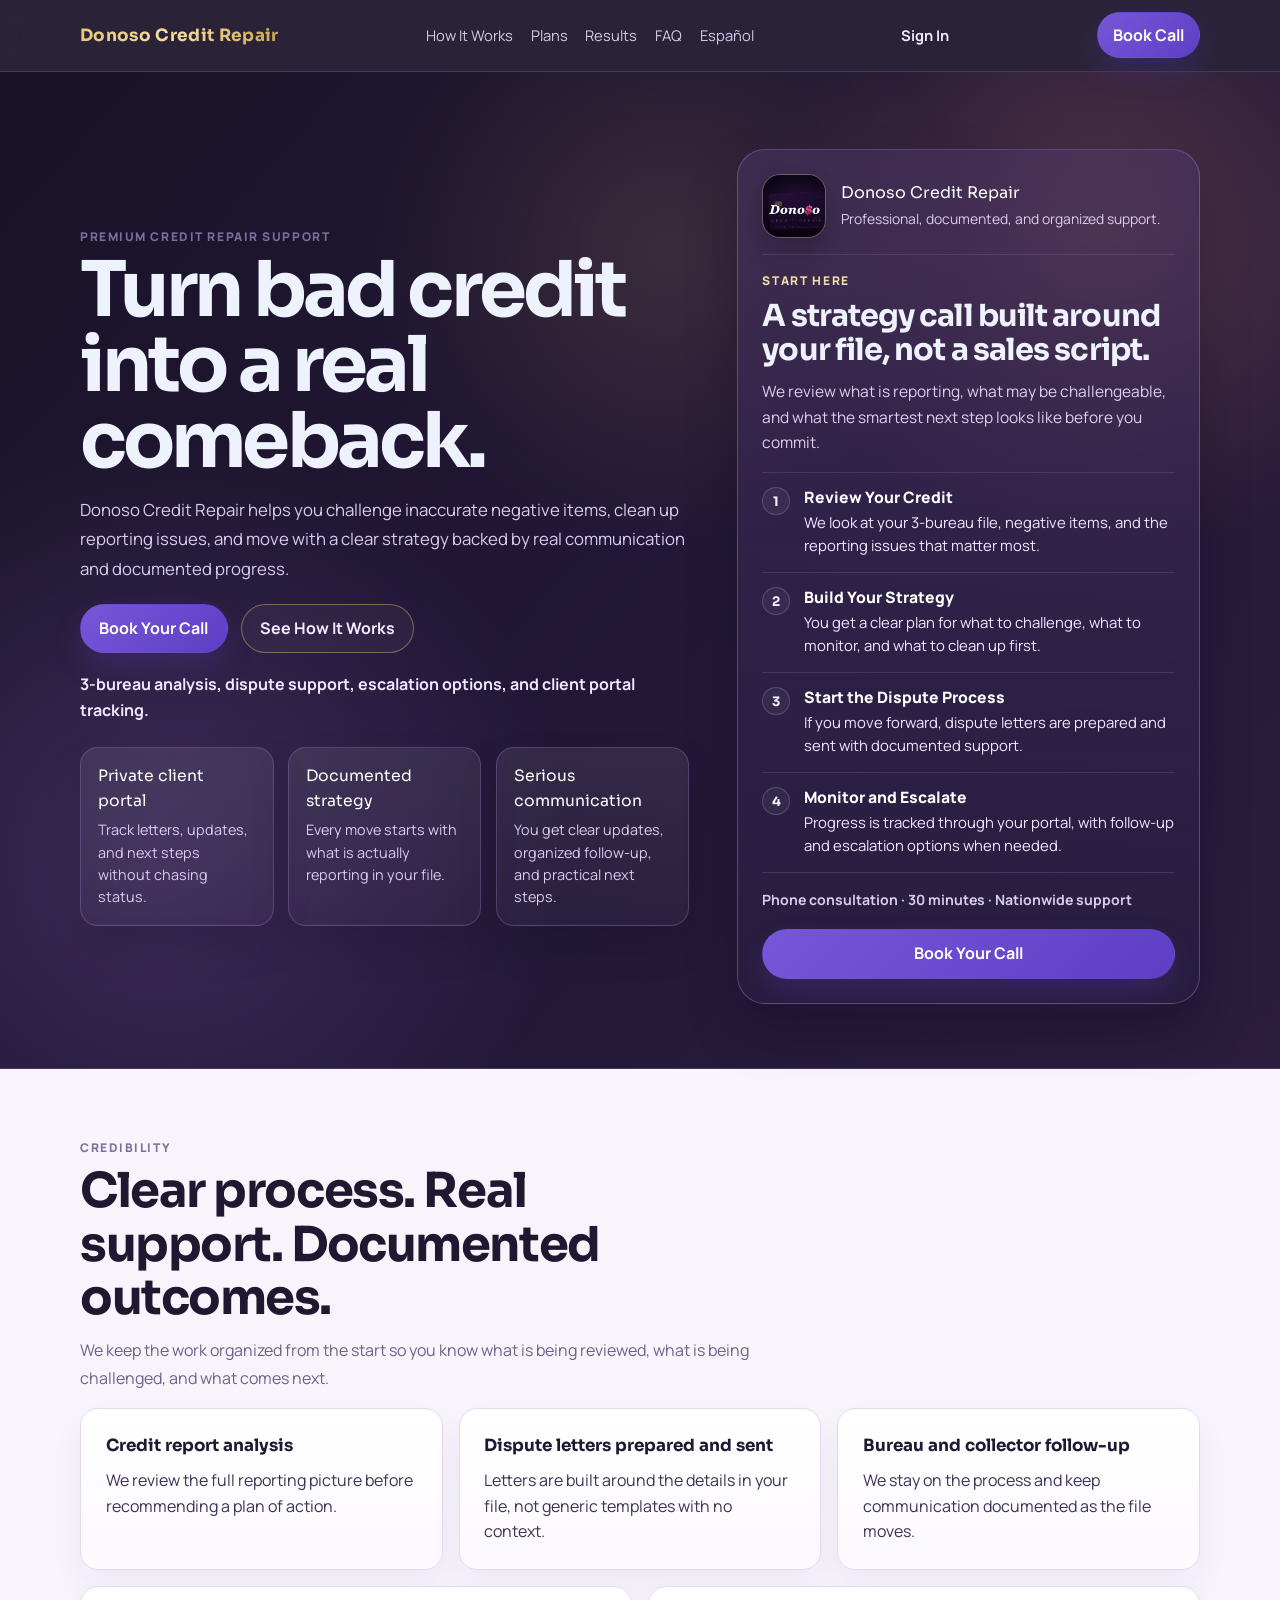
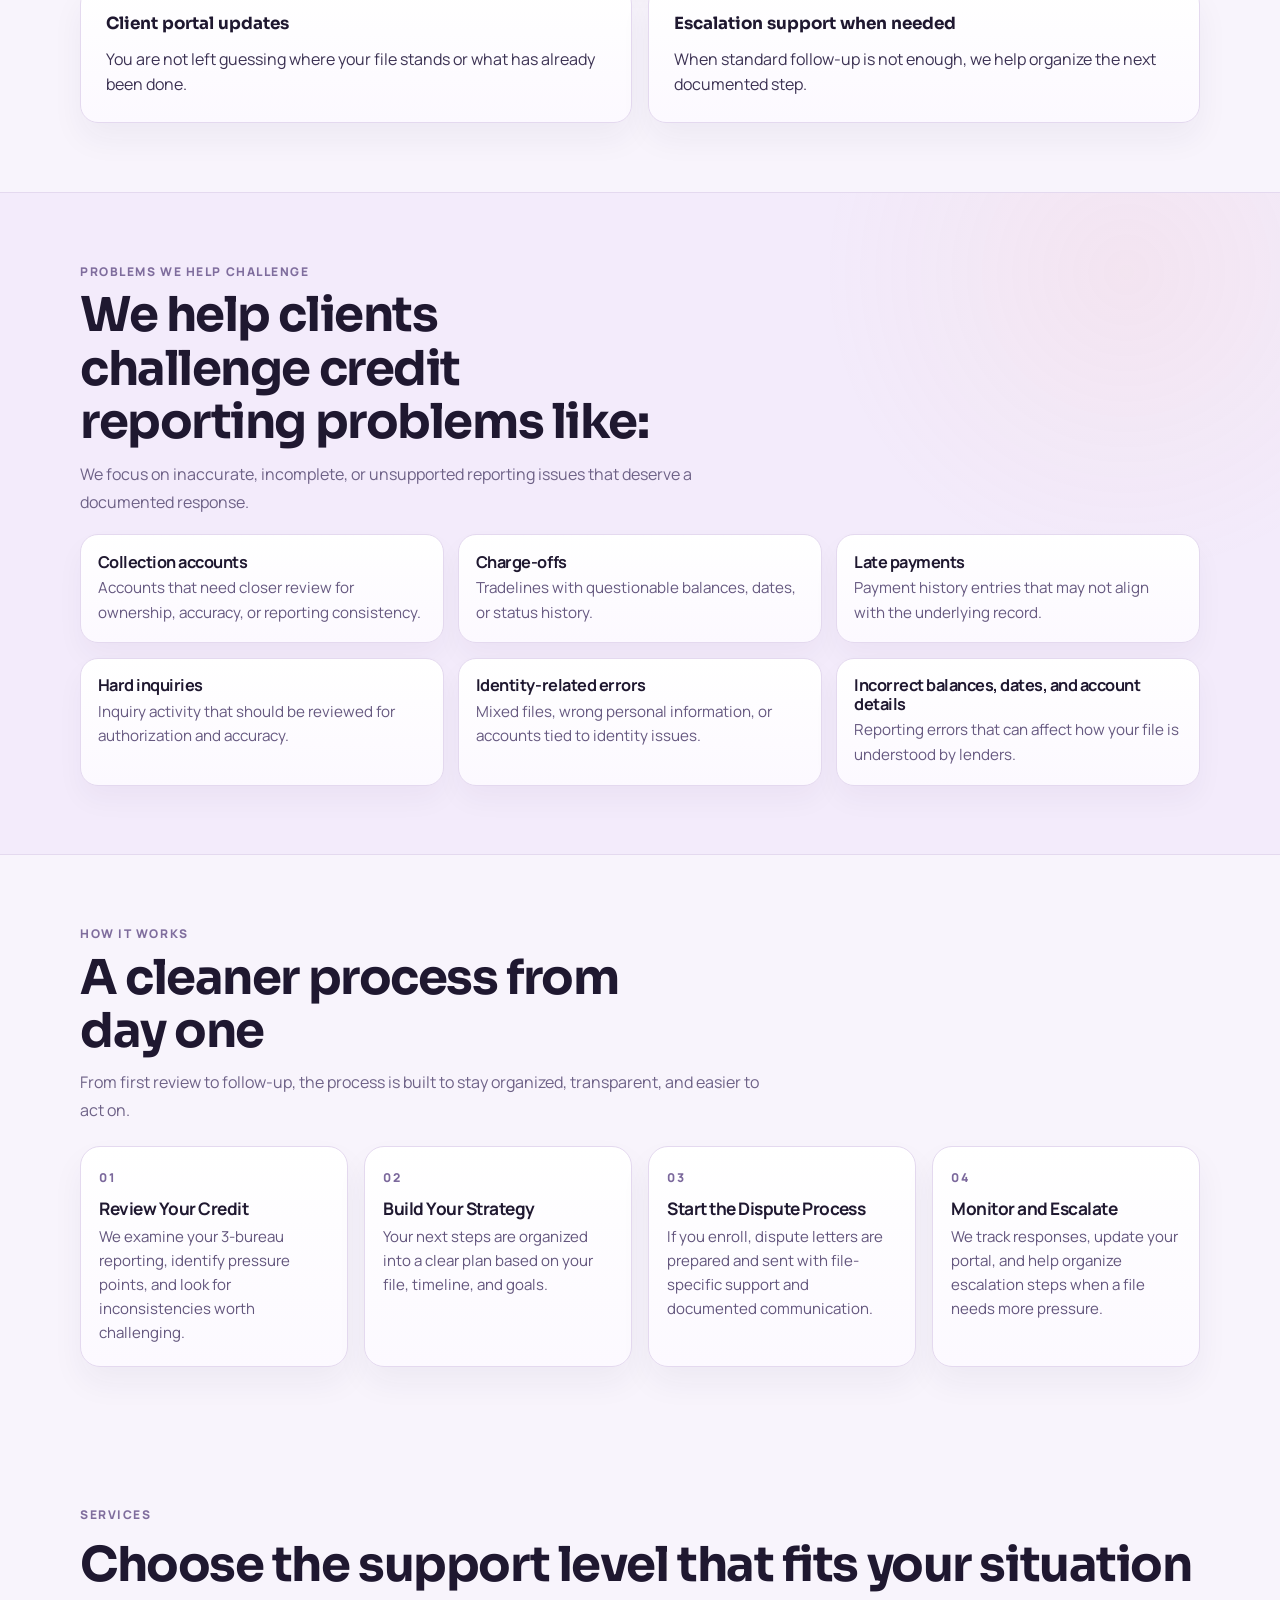
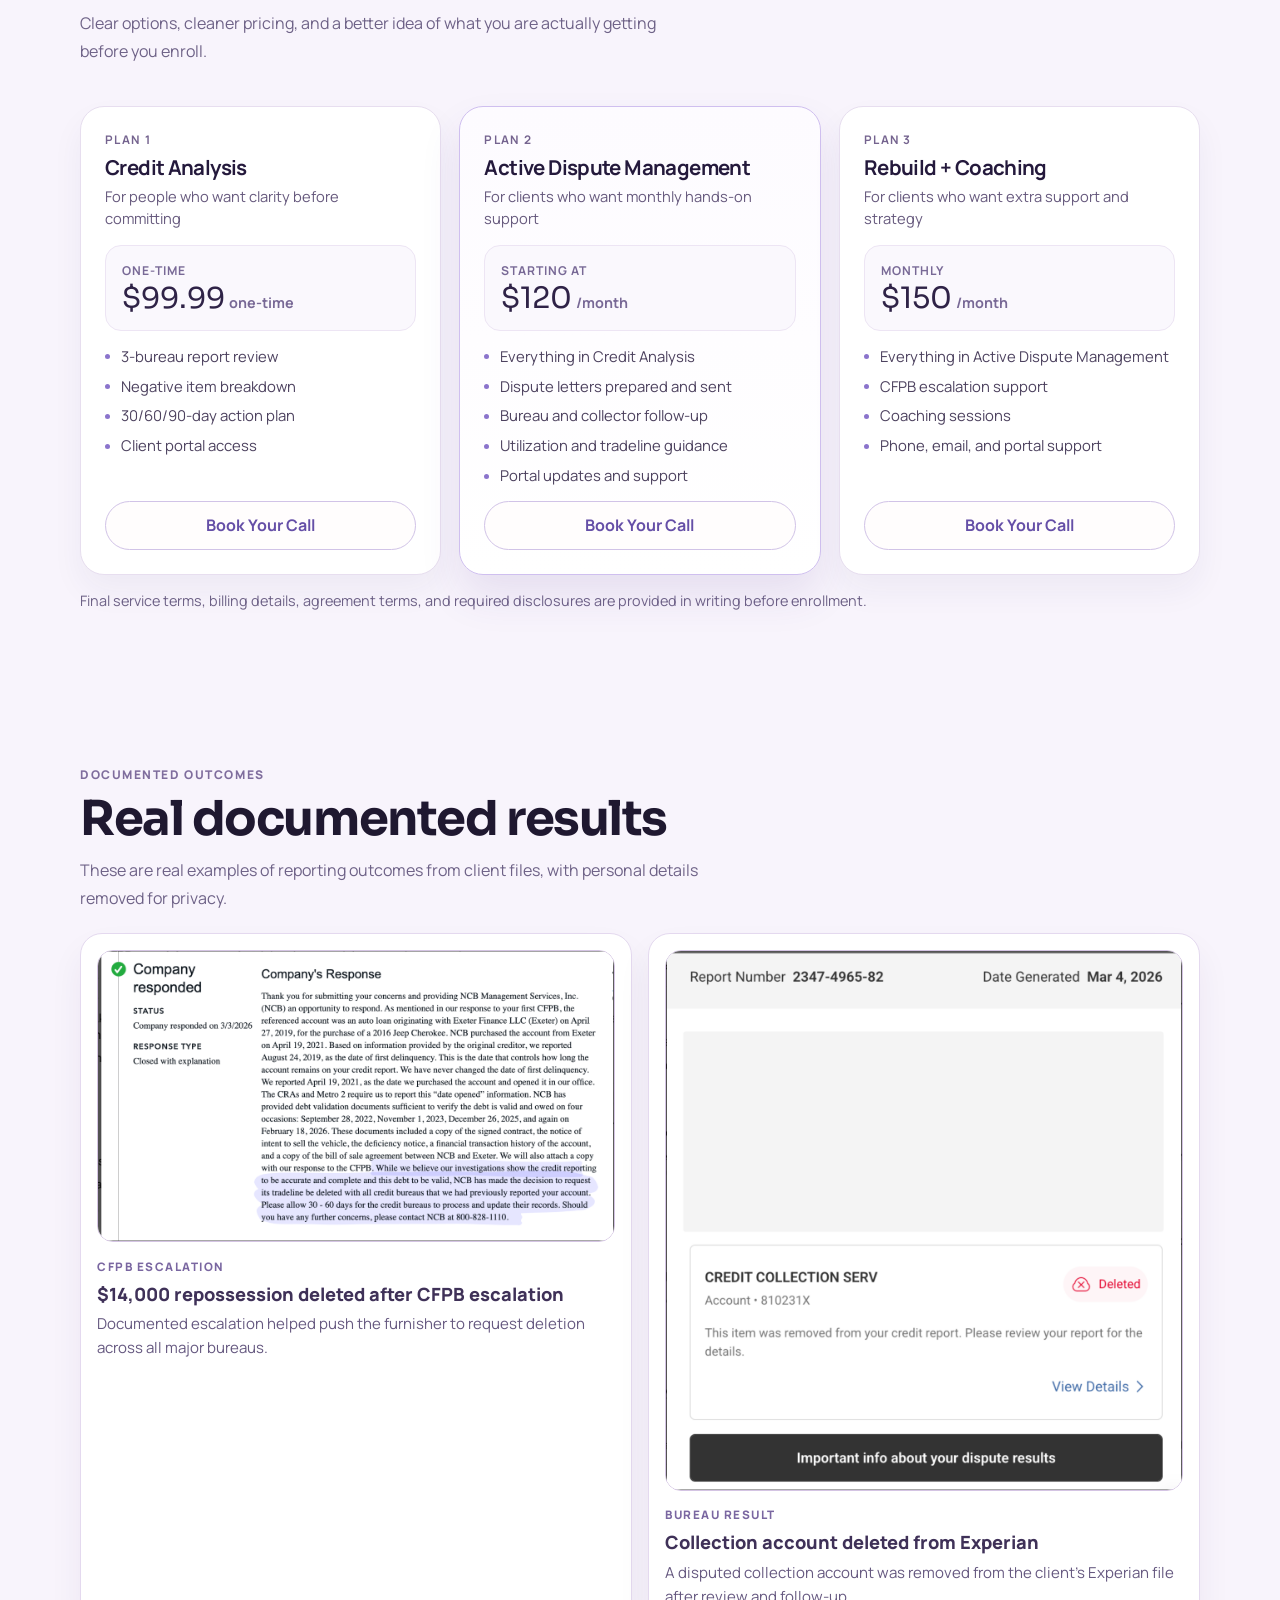
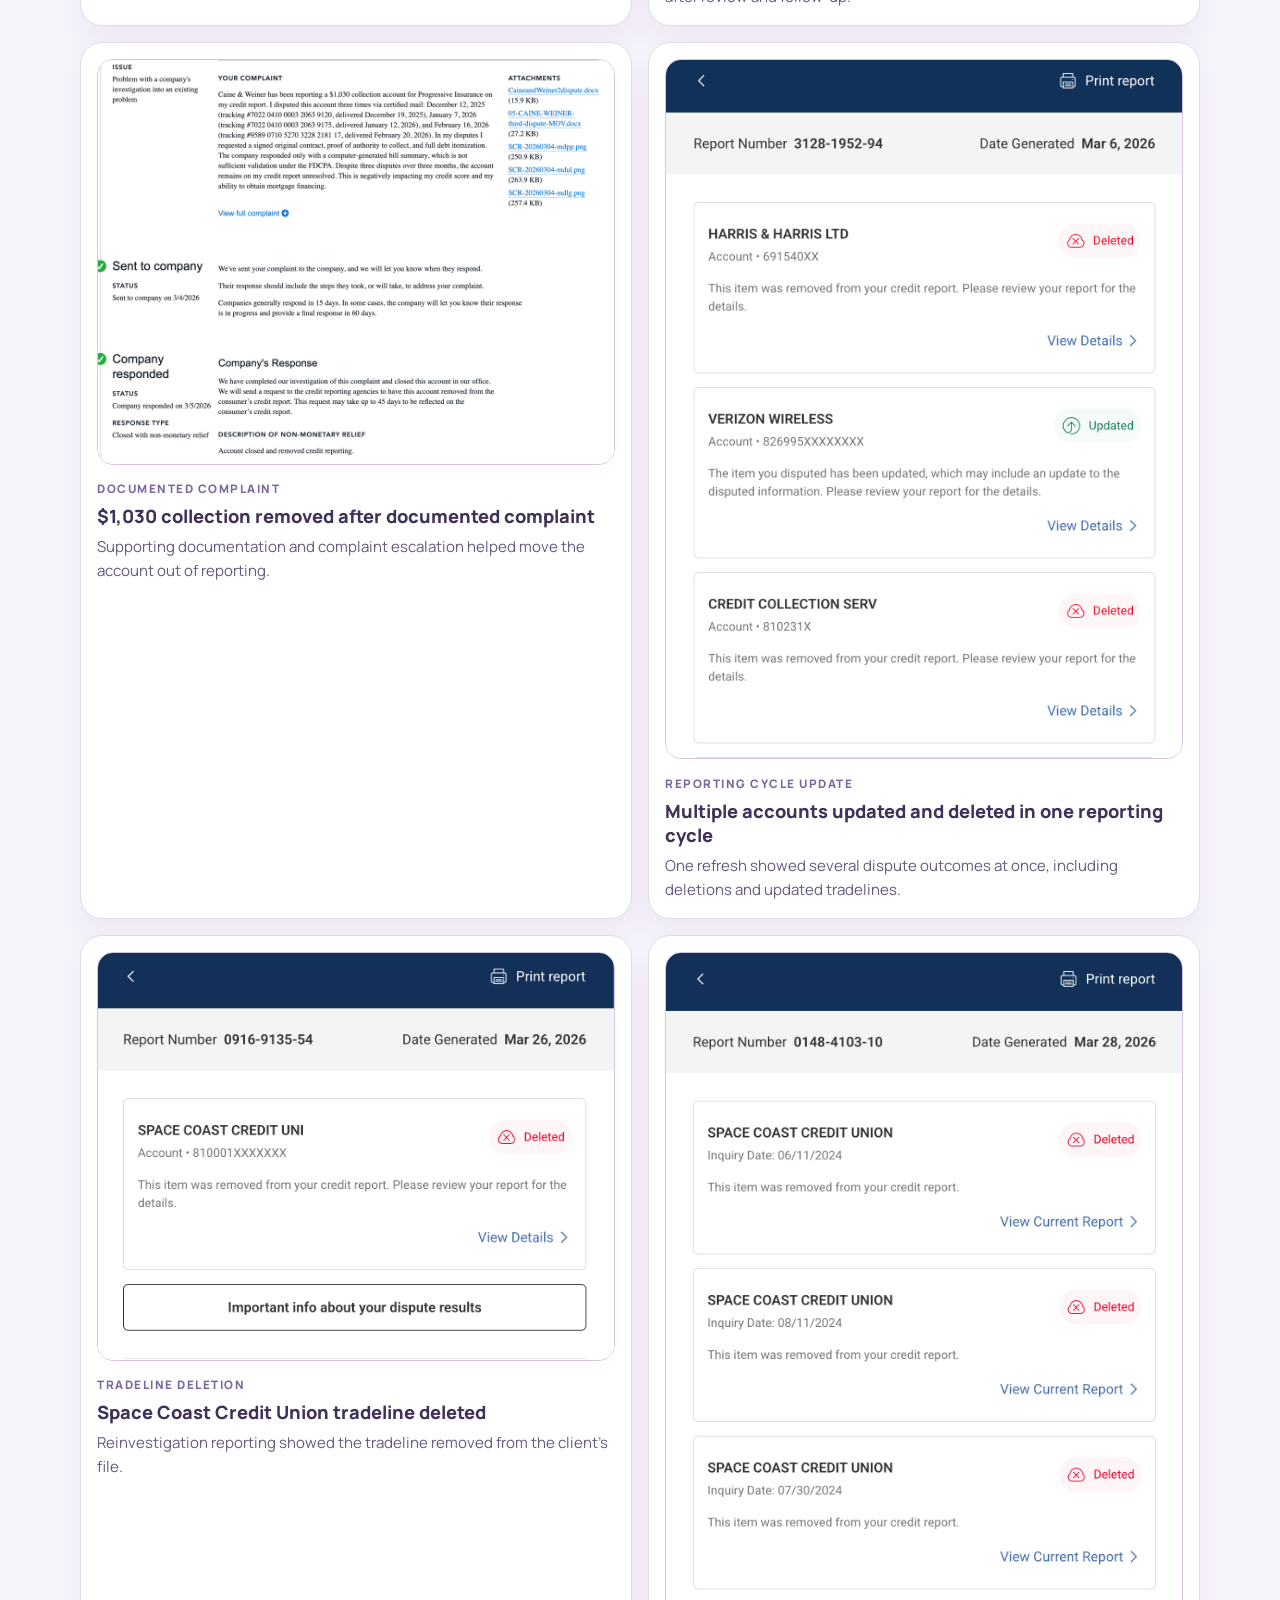
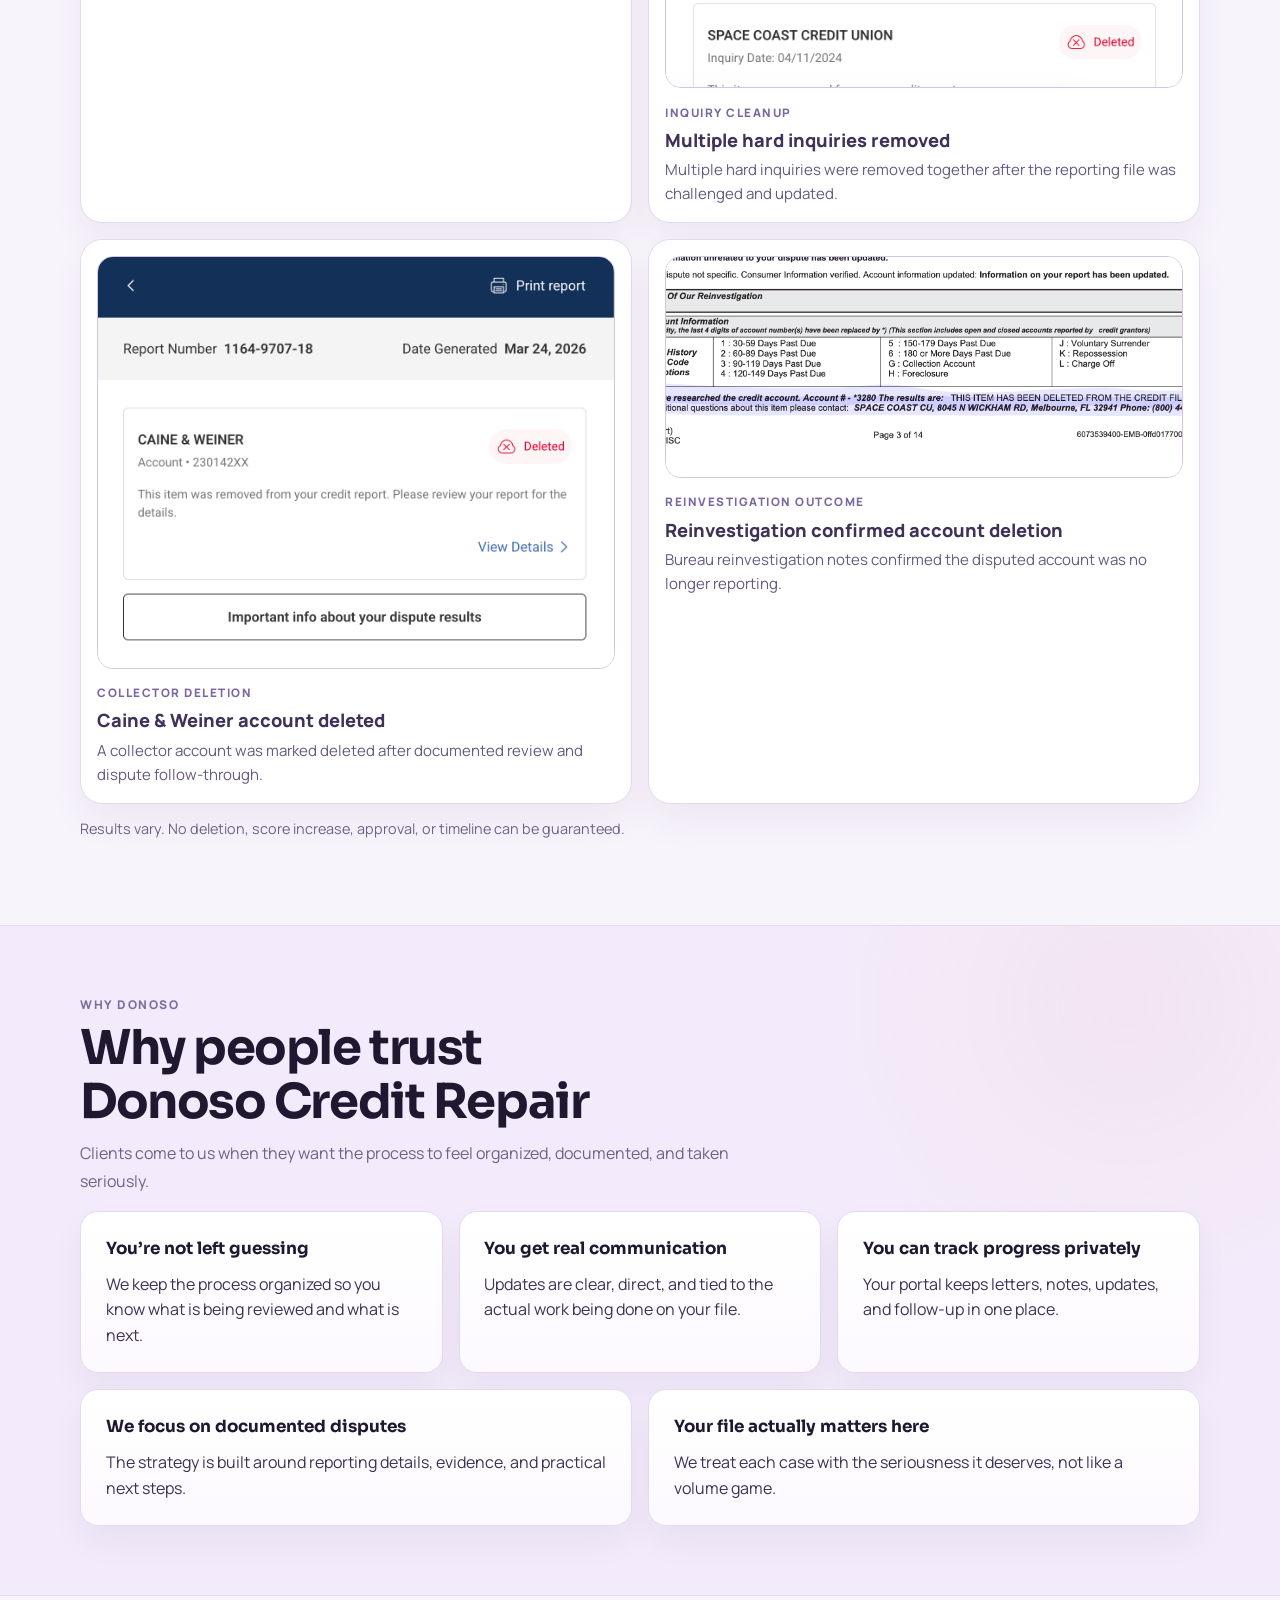
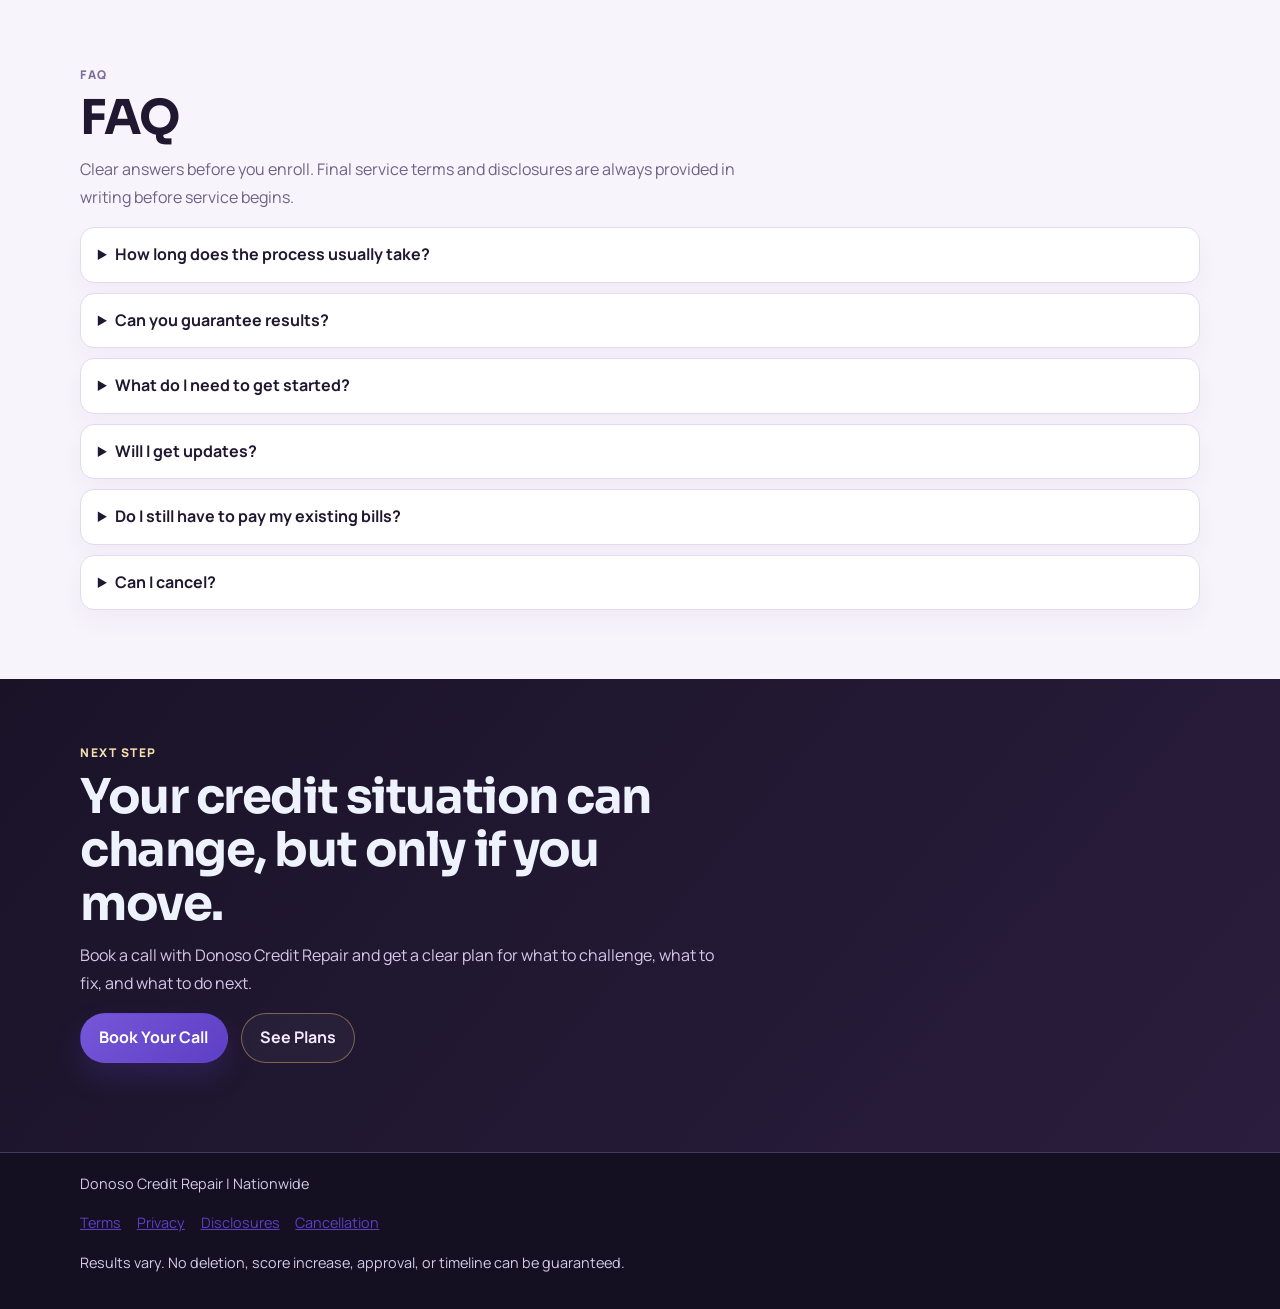
==== commit 7dc3ad08: "Revert "Polish homepage visual hierarchy and trust" This reverts commit ca4193dbb8cb1986f5a9eb7159c0" ====
--- a/index.html
+++ b/index.html
@@ -32,7 +32,7 @@
     <link rel="icon" type="image/jpeg" href="images/SCR-20260306-loyx.jpeg" />
     <link rel="apple-touch-icon" href="images/SCR-20260306-loyx.jpeg" />
     <link rel="alternate" hreflang="es" href="es.html" />
-    <link rel="stylesheet" href="styles.css?v=20260406c" />
+    <link rel="stylesheet" href="styles.css?v=20260406a" />
   </head>
   <body>
     <nav class="site-nav">
@@ -46,7 +46,7 @@
           <a href="es.html" lang="es">Español</a>
         </div>
         <a class="nav-signin" href="portal.html">Sign In</a>
-        <a class="btn btn-primary nav-btn" href="https://calendly.com/donoso420/30min" target="_blank" rel="noreferrer">Book Your Call</a>
+        <a class="btn btn-primary nav-btn" href="https://calendly.com/donoso420/30min" target="_blank" rel="noreferrer">Book Call</a>
       </div>
       <div class="container mobile-nav" aria-label="Mobile navigation">
         <a href="#how-it-works">How It Works</a>
@@ -61,7 +61,7 @@
       <section class="hero">
         <div class="container hero-grid">
           <div class="hero-copy">
-            <p class="section-kicker hero-kicker">Documented credit repair support</p>
+            <p class="section-kicker hero-kicker">Premium credit repair support</p>
             <h1 class="hero-title">Turn bad credit into a real comeback.</h1>
             <p class="hero-lead">
               Donoso Credit Repair helps you challenge inaccurate negative items, clean up reporting
@@ -83,15 +83,15 @@
             <div class="hero-proof-grid">
               <article class="hero-proof-card">
                 <p class="hero-proof-title">Private client portal</p>
-                <p class="hero-proof-text">Track your file, letters, and next steps in one organized place.</p>
+                <p class="hero-proof-text">Track letters, updates, and next steps without chasing status.</p>
               </article>
               <article class="hero-proof-card">
-                <p class="hero-proof-title">3-bureau review</p>
-                <p class="hero-proof-text">The strategy starts with what is actually reporting in your file.</p>
+                <p class="hero-proof-title">Documented strategy</p>
+                <p class="hero-proof-text">Every move starts with what is actually reporting in your file.</p>
               </article>
               <article class="hero-proof-card">
-                <p class="hero-proof-title">Escalation ready</p>
-                <p class="hero-proof-text">Organized follow-up when a file needs more than a first-round dispute.</p>
+                <p class="hero-proof-title">Serious communication</p>
+                <p class="hero-proof-text">You get clear updates, organized follow-up, and practical next steps.</p>
               </article>
             </div>
           </div>
@@ -108,28 +108,43 @@
                 <p class="hero-panel-brand-meta">Professional, documented, and organized support.</p>
               </div>
             </div>
-            <p class="hero-panel-kicker">Consultation Overview</p>
-            <h2>What you get on the call</h2>
+            <p class="hero-panel-kicker">Start Here</p>
+            <h2>A strategy call built around your file, not a sales script.</h2>
             <p class="hero-panel-lead">
-              A focused review of your reporting issues, the items worth challenging, and the
-              smartest next step for your file.
-            </p>
-            <ul class="hero-includes">
+              We review what is reporting, what may be challengeable, and what the smartest next
+              step looks like before you commit.
+            </p>
+            <ol class="hero-steps">
               <li>
-                <span class="hero-include-label">Included</span>
-                <p>3-bureau file review</p>
+                <span class="hero-step-num">1</span>
+                <div>
+                  <p class="hero-step-title">Review Your Credit</p>
+                  <p>We look at your 3-bureau file, negative items, and the reporting issues that matter most.</p>
+                </div>
               </li>
               <li>
-                <span class="hero-include-label">Included</span>
-                <p>Challengeable item review</p>
+                <span class="hero-step-num">2</span>
+                <div>
+                  <p class="hero-step-title">Build Your Strategy</p>
+                  <p>You get a clear plan for what to challenge, what to monitor, and what to clean up first.</p>
+                </div>
               </li>
               <li>
-                <span class="hero-include-label">Included</span>
-                <p>Recommended plan and next steps</p>
+                <span class="hero-step-num">3</span>
+                <div>
+                  <p class="hero-step-title">Start the Dispute Process</p>
+                  <p>If you move forward, dispute letters are prepared and sent with documented support.</p>
+                </div>
               </li>
-            </ul>
+              <li>
+                <span class="hero-step-num">4</span>
+                <div>
+                  <p class="hero-step-title">Monitor and Escalate</p>
+                  <p>Progress is tracked through your portal, with follow-up and escalation options when needed.</p>
+                </div>
+              </li>
+            </ol>
             <p class="hero-panel-meta">Phone consultation · 30 minutes · Nationwide support</p>
-            <p class="hero-panel-note">Paid plans include client portal access and documented follow-up.</p>
             <a
               class="btn btn-primary hero-panel-btn"
               href="https://calendly.com/donoso420/30min"
@@ -251,13 +266,6 @@
             <p class="section-lead">
               Clear options, cleaner pricing, and a better idea of what you are actually getting
               before you enroll.
-            </p>
-          </div>
-          <div class="pricing-assurance">
-            <p class="pricing-assurance-title">Written terms before enrollment</p>
-            <p class="pricing-assurance-text">
-              No fake guarantees, no vague plan language, and clear expectations about what support
-              includes.
             </p>
           </div>
           <div class="pricing-grid">
@@ -291,7 +299,6 @@
             <article class="plan-card featured">
               <div class="plan-top">
                 <p class="plan-tier">Plan 2</p>
-                <p class="plan-badge">Most chosen</p>
                 <h3>Active Dispute Management</h3>
                 <p class="plan-for">For clients who want monthly hands-on support</p>
               </div>
@@ -360,7 +367,7 @@
             removed for privacy.
           </p>
           <div class="results-grid">
-            <article class="result-card result-card-featured">
+            <article class="result-card">
               <div class="result-media">
                 <img src="/images/Experian.png" alt="CFPB complaint — $14,000 repossession deleted from all credit bureaus" loading="lazy" />
               </div>
--- a/styles.css
+++ b/styles.css
@@ -1,19 +1,18 @@
 :root {
-  --bg: #f5f5f1;
+  --bg: #f8f4fc;
   --surface: #ffffff;
-  --surface-soft: #edf1ed;
-  --ink: #121916;
-  --muted: #5b6762;
-  --line: #d7dfd9;
-  --dark: #101714;
-  --dark-2: #18211d;
-  --dark-line: #2a3732;
-  --accent: #17614f;
-  --accent-strong: #0f473a;
-  --accent-soft: #e1efe9;
-  --gold: #c6a36a;
-  --gold-soft: #ecd7af;
-  --warm: #df9578;
+  --surface-soft: #f3ebfb;
+  --ink: #1f1830;
+  --muted: #6e6287;
+  --line: #e4d9ef;
+  --dark: #1a1328;
+  --dark-2: #2a1d3d;
+  --dark-line: #4a3563;
+  --accent: #7657d8;
+  --accent-strong: #5d3fc5;
+  --gold: #d7b469;
+  --gold-soft: #f3dfb0;
+  --warm: #f39a7c;
 }
 
 * {
@@ -30,9 +29,9 @@
   font-family: "Manrope", sans-serif;
   color: var(--ink);
   background:
-    radial-gradient(circle at 0% 0%, rgba(223, 149, 120, 0.08) 0, transparent 28%),
-    radial-gradient(circle at 100% 4%, rgba(23, 97, 79, 0.08) 0, transparent 26%),
-    linear-gradient(180deg, rgba(255, 255, 255, 0.7), rgba(255, 255, 255, 0)),
+    radial-gradient(circle at 8% -10%, rgba(244, 221, 240, 0.9) 0, transparent 35%),
+    radial-gradient(circle at 95% 0%, rgba(236, 228, 255, 0.95) 0, transparent 30%),
+    radial-gradient(circle at 75% 18%, rgba(243, 154, 124, 0.08) 0, transparent 26%),
     var(--bg);
   line-height: 1.6;
 }
@@ -67,7 +66,7 @@
   position: sticky;
   top: 0;
   z-index: 30;
-  background: rgba(16, 23, 20, 0.86);
+  background: rgba(26, 19, 40, 0.92);
   border-bottom: 1px solid var(--dark-line);
   backdrop-filter: blur(10px);
 }
@@ -89,7 +88,7 @@
   font-size: 1.06rem;
   font-weight: 700;
   letter-spacing: 0.02em;
-  background: linear-gradient(90deg, #ffffff, #ead7b3 72%, #c7a56a);
+  background: linear-gradient(90deg, #e8c97a, #f5dfa0, #c9a84c);
   -webkit-background-clip: text;
   -webkit-text-fill-color: transparent;
   background-clip: text;
@@ -106,7 +105,7 @@
 
 .nav-signin {
   text-decoration: none;
-  color: #e4ece8;
+  color: #f2eaff;
   font-size: 0.92rem;
   font-weight: 700;
   white-space: nowrap;
@@ -119,7 +118,7 @@
 .nav-links a {
   text-decoration: none;
   font-size: 0.92rem;
-  color: #b8c8c2;
+  color: #d7c8ea;
 }
 
 .nav-links a:hover {
@@ -146,32 +145,31 @@
 .btn-primary {
   background: linear-gradient(135deg, var(--accent), var(--accent-strong));
   color: #ffffff;
-  box-shadow: 0 16px 32px rgba(15, 71, 58, 0.24);
+  box-shadow: 0 14px 28px rgba(93, 63, 197, 0.22);
 }
 
 .btn-primary:hover {
-  background: linear-gradient(135deg, #135743, #0d4034);
+  background: var(--accent-strong);
 }
 
 .btn-quiet {
-  border-color: rgba(255, 255, 255, 0.24);
-  color: #eef3f1;
-  background: rgba(255, 255, 255, 0.05);
+  border-color: rgba(215, 180, 105, 0.48);
+  color: #f5eaff;
+  background: rgba(255, 255, 255, 0.04);
 }
 
 .btn-quiet:hover {
-  background: rgba(255, 255, 255, 0.12);
-  border-color: rgba(236, 215, 175, 0.62);
+  background: rgba(255, 255, 255, 0.1);
+  border-color: rgba(243, 223, 176, 0.78);
 }
 
 .btn-outline {
-  border-color: rgba(23, 97, 79, 0.24);
-  color: var(--accent-strong);
-  background: #ffffff;
+  border-color: #5d3fc5;
+  color: #5d3fc5;
 }
 
 .btn-outline:hover {
-  background: #f2f6f3;
+  background: #f3efff;
 }
 
 .nav-btn {
@@ -181,10 +179,10 @@
 .hero {
   color: #edf2fc;
   background:
-    radial-gradient(circle at 84% 18%, rgba(223, 149, 120, 0.22), transparent 24%),
-    radial-gradient(circle at 12% 72%, rgba(33, 111, 89, 0.18), transparent 32%),
-    radial-gradient(circle at 50% 18%, rgba(198, 163, 106, 0.12), transparent 28%),
-    linear-gradient(132deg, var(--dark) 0%, #121916 52%, var(--dark-2) 100%);
+    radial-gradient(circle at 86% 16%, rgba(243, 154, 124, 0.22), transparent 24%),
+    radial-gradient(circle at 12% 78%, rgba(183, 141, 255, 0.18), transparent 30%),
+    radial-gradient(circle at 52% 18%, rgba(215, 180, 105, 0.14), transparent 28%),
+    linear-gradient(132deg, var(--dark) 0%, #221737 52%, var(--dark-2) 100%);
   border-bottom: 1px solid var(--dark-line);
 }
 
@@ -193,7 +191,7 @@
   grid-template-columns: minmax(0, 1.08fr) minmax(330px, 0.82fr);
   gap: 3rem;
   align-items: center;
-  padding: 5.2rem 0 4.6rem;
+  padding: 4.8rem 0 4rem;
 }
 
 .hero-copy {
@@ -221,7 +219,7 @@
 .hero-lead {
   margin: 0 0 1.3rem;
   max-width: 40rem;
-  color: #d6dfda;
+  color: #d8ccef;
   font-size: 1.05rem;
   line-height: 1.75;
 }
@@ -235,12 +233,8 @@
 }
 
 .hero-trust-line {
-  margin: 0 0 1.55rem;
-  padding: 0.72rem 1rem;
-  border: 1px solid rgba(236, 243, 240, 0.14);
-  border-radius: 999px;
-  background: rgba(255, 255, 255, 0.04);
-  color: #eff5f2;
+  margin: 0 0 1.45rem;
+  color: #f2e7ff;
   font-weight: 700;
   max-width: 42rem;
 }
@@ -254,10 +248,10 @@
 
 .hero-proof-card {
   background: linear-gradient(180deg, rgba(255, 255, 255, 0.08), rgba(255, 255, 255, 0.03));
-  border: 1px solid rgba(218, 228, 223, 0.14);
-  border-radius: 20px;
+  border: 1px solid rgba(186, 163, 230, 0.24);
+  border-radius: 18px;
   padding: 1rem 1.05rem;
-  box-shadow: 0 20px 44px rgba(8, 14, 11, 0.2);
+  box-shadow: 0 20px 40px rgba(10, 5, 20, 0.12);
 }
 
 .hero-proof-title {
@@ -269,17 +263,17 @@
 
 .hero-proof-text {
   margin: 0;
-  color: #cfdbd5;
+  color: #d8ccef;
   font-size: 0.9rem;
   line-height: 1.55;
 }
 
 .hero-panel {
-  background: linear-gradient(180deg, #ffffff 0%, #f2f5f1 100%);
-  border: 1px solid rgba(215, 223, 217, 0.96);
+  background: linear-gradient(180deg, rgba(79, 57, 112, 0.42) 0%, rgba(40, 29, 63, 0.9) 100%);
+  border: 1px solid rgba(180, 153, 228, 0.34);
   border-radius: 28px;
-  padding: 1.55rem;
-  box-shadow: 0 30px 56px rgba(7, 13, 10, 0.22);
+  padding: 1.5rem;
+  box-shadow: 0 26px 50px rgba(10, 5, 20, 0.26);
 }
 
 .hero-panel-brand {
@@ -288,7 +282,7 @@
   gap: 0.9rem;
   margin-bottom: 1rem;
   padding-bottom: 1rem;
-  border-bottom: 1px solid #dde4de;
+  border-bottom: 1px solid rgba(180, 157, 227, 0.18);
 }
 
 .hero-panel-logo {
@@ -296,26 +290,26 @@
   height: 4rem;
   object-fit: cover;
   border-radius: 18px;
-  border: 1px solid rgba(198, 163, 106, 0.34);
-  box-shadow: 0 14px 24px rgba(9, 15, 12, 0.12);
+  border: 1px solid rgba(243, 223, 176, 0.28);
+  box-shadow: 0 14px 24px rgba(0, 0, 0, 0.18);
 }
 
 .hero-panel-brand-name {
   margin: 0 0 0.15rem;
   font-family: "Sora", sans-serif;
   font-size: 1rem;
-  color: var(--ink);
+  color: #ffffff;
 }
 
 .hero-panel-brand-meta {
   margin: 0;
-  color: var(--muted);
+  color: #d9cdee;
   font-size: 0.87rem;
 }
 
 .hero-panel-kicker {
   margin: 0 0 0.55rem;
-  color: var(--accent);
+  color: var(--gold-soft);
   font-size: 0.75rem;
   font-weight: 800;
   letter-spacing: 0.14em;
@@ -323,70 +317,71 @@
 }
 
 .hero-panel h2 {
-  color: var(--ink);
   font-size: 1.9rem;
   margin-bottom: 0;
 }
 
 .hero-panel-lead {
   margin: 0.78rem 0 1rem;
-  color: #59645f;
+  color: #ddd1ee;
   font-size: 0.97rem;
   line-height: 1.65;
 }
 
-.hero-includes {
+.hero-steps {
   margin: 0;
   padding: 0;
   list-style: none;
   display: flex;
   flex-direction: column;
   gap: 0;
-}
-
-.hero-includes li {
+  border-top: 1px solid rgba(180, 157, 227, 0.18);
+}
+
+.hero-steps li {
   display: grid;
-  grid-template-columns: auto minmax(0, 1fr);
+  grid-template-columns: 1.9rem minmax(0, 1fr);
   gap: 0.7rem;
-  align-items: center;
-  padding: 0.88rem 0;
-  border-top: 1px solid #dde4de;
-}
-
-.hero-include-label {
+  align-items: start;
+  padding: 0.9rem 0;
+  border-bottom: 1px solid rgba(180, 157, 227, 0.18);
+}
+
+.hero-step-num {
   display: inline-flex;
   align-items: center;
   justify-content: center;
-  min-width: 4.9rem;
-  padding: 0.34rem 0.64rem;
+  width: 1.75rem;
+  height: 1.75rem;
   border-radius: 999px;
-  background: var(--accent-soft);
-  color: var(--accent-strong);
-  font-size: 0.72rem;
+  border: 1px solid rgba(169, 144, 221, 0.32);
+  background: rgba(255, 255, 255, 0.05);
+  color: #f6efff;
+  font-family: "Sora", sans-serif;
+  font-size: 0.82rem;
+  font-weight: 700;
+}
+
+.hero-steps .hero-step-title {
+  margin: 0 0 0.18rem;
+  color: #ffffff;
+  font-size: 0.98rem;
   font-weight: 800;
-  letter-spacing: 0.08em;
-  text-transform: uppercase;
-}
-
-.hero-includes p {
-  margin: 0;
-  color: var(--ink);
-  font-size: 0.96rem;
-  font-weight: 700;
-  line-height: 1.45;
+  line-height: 1.35;
+}
+
+.hero-steps p {
+  margin: 0;
+  color: #f0e7ff;
+  font-size: 0.93rem;
+  line-height: 1.55;
 }
 
 .hero-panel-meta {
   margin: 1rem 0 0;
-  color: var(--ink);
+  color: #d9cdee;
   font-size: 0.88rem;
-  font-weight: 800;
-}
-
-.hero-panel-note {
-  margin: 0.35rem 0 0;
-  color: var(--muted);
-  font-size: 0.9rem;
+  font-weight: 700;
 }
 
 .hero-panel-btn {
@@ -415,12 +410,12 @@
 
 .stats-grid article {
   grid-column: span 4;
-  background: linear-gradient(180deg, #ffffff 0%, #f8faf8 100%);
+  background: linear-gradient(180deg, #ffffff 0%, #fcf9ff 100%);
   border: 1px solid var(--line);
-  border-radius: 22px;
+  border-radius: 18px;
   padding: 1.5rem 1.55rem;
   min-height: 100%;
-  box-shadow: 0 18px 38px rgba(14, 23, 18, 0.06);
+  box-shadow: 0 16px 32px rgba(45, 31, 83, 0.05);
 }
 
 .stats-grid article:nth-child(4),
@@ -428,16 +423,6 @@
   grid-column: span 6;
 }
 
-.credibility-grid,
-.trust-grid {
-  grid-template-columns: repeat(5, minmax(0, 1fr));
-}
-
-.credibility-grid article:nth-child(n),
-.trust-grid article:nth-child(n) {
-  grid-column: auto;
-}
-
 .stat-value {
   font-family: "Sora", sans-serif;
   font-size: 2rem;
@@ -447,18 +432,18 @@
 .stat-label {
   margin: 0 0 0.55rem;
   font-family: "Sora", sans-serif;
-  font-size: 1rem;
+  font-size: 1.05rem;
   color: var(--ink);
   font-weight: 700;
 }
 
 .stat-text {
   margin: 0;
-  color: #4e5b56;
+  color: #3c3253;
 }
 
 .section {
-  padding: 5rem 0;
+  padding: 4.3rem 0;
 }
 
 .section-title {
@@ -475,7 +460,7 @@
   text-transform: uppercase;
   letter-spacing: 0.13em;
   font-size: 0.75rem;
-  color: var(--accent);
+  color: #7f6d9d;
   font-weight: 800;
 }
 
@@ -492,8 +477,7 @@
 
 .section-muted {
   background:
-    radial-gradient(circle at 88% 12%, rgba(223, 149, 120, 0.08), transparent 24%),
-    radial-gradient(circle at 14% 78%, rgba(23, 97, 79, 0.05), transparent 30%),
+    radial-gradient(circle at 88% 12%, rgba(243, 154, 124, 0.08), transparent 24%),
     var(--surface-soft);
   border-top: 1px solid var(--line);
   border-bottom: 1px solid var(--line);
@@ -510,18 +494,17 @@
 }
 
 .section-dark .section-lead {
-  color: #cfdad5;
+  color: #d6c8ea;
 }
 
 .results-grid {
   display: grid;
-  grid-template-columns: repeat(12, minmax(0, 1fr));
+  grid-template-columns: repeat(2, minmax(0, 1fr));
   gap: 1rem;
   margin-top: 1.3rem;
 }
 
 .result-card {
-  grid-column: span 6;
   display: flex;
   flex-direction: column;
   gap: 0.95rem;
@@ -529,25 +512,15 @@
   border: 1px solid var(--line);
   border-radius: 22px;
   padding: 1rem;
-  box-shadow: 0 18px 34px rgba(14, 23, 18, 0.06);
-}
-
-.result-card-featured {
-  grid-column: 1 / -1;
-  display: grid;
-  grid-template-columns: minmax(300px, 1.08fr) minmax(0, 0.92fr);
-  align-items: stretch;
-  gap: 1.15rem;
-  padding: 1.1rem;
-  background: linear-gradient(180deg, #ffffff 0%, #f7faf8 100%);
+  box-shadow: 0 18px 34px rgba(45, 31, 83, 0.06);
 }
 
 .result-media {
   min-height: 220px;
-  border: 1px solid #d9e1dc;
+  border: 1px solid #d4c4e3;
   border-radius: 16px;
   overflow: hidden;
-  background: #f4f6f3;
+  background: #f9f5ff;
 }
 
 .result-media img {
@@ -569,7 +542,7 @@
 
 .result-label {
   margin: 0;
-  color: var(--accent);
+  color: #7a67a1;
   font-size: 0.73rem;
   font-weight: 800;
   letter-spacing: 0.13em;
@@ -579,18 +552,14 @@
 .result-title {
   margin: 0;
   font-weight: 800;
-  color: var(--ink);
+  color: #3f3158;
   font-size: 1.14rem;
   line-height: 1.35;
 }
 
-.result-card-featured .result-title {
-  font-size: 1.45rem;
-}
-
 .result-text {
   margin: 0;
-  color: #5d6863;
+  color: #665980;
   font-size: 0.94rem;
   line-height: 1.6;
 }
@@ -603,21 +572,11 @@
 }
 
 .issue-grid article {
-  position: relative;
-  overflow: hidden;
-  background: linear-gradient(180deg, #ffffff 0%, #f8faf8 100%);
+  background: linear-gradient(180deg, #ffffff 0%, #fcf9ff 100%);
   border: 1px solid var(--line);
-  border-radius: 20px;
+  border-radius: 18px;
   padding: 1.1rem 1.05rem;
-  box-shadow: 0 14px 28px rgba(14, 23, 18, 0.04);
-}
-
-.issue-grid article::before {
-  content: "";
-  position: absolute;
-  inset: 0 auto 0 0;
-  width: 4px;
-  background: linear-gradient(180deg, var(--accent), rgba(23, 97, 79, 0.15));
+  box-shadow: 0 14px 28px rgba(45, 31, 83, 0.04);
 }
 
 .issue-grid h3 {
@@ -627,7 +586,7 @@
 
 .issue-grid p {
   margin: 0;
-  color: #5d6863;
+  color: #665980;
   font-size: 0.95rem;
 }
 
@@ -644,32 +603,6 @@
 
 .pricing-header .section-lead {
   max-width: 58ch;
-}
-
-.pricing-assurance {
-  display: flex;
-  justify-content: space-between;
-  gap: 1rem;
-  align-items: flex-start;
-  margin-bottom: 1.25rem;
-  padding: 1rem 1.15rem;
-  border: 1px solid var(--line);
-  border-radius: 22px;
-  background: linear-gradient(180deg, #ffffff 0%, #f7faf8 100%);
-  box-shadow: 0 14px 28px rgba(14, 23, 18, 0.04);
-}
-
-.pricing-assurance-title {
-  margin: 0;
-  font-family: "Sora", sans-serif;
-  font-size: 1rem;
-  color: var(--ink);
-}
-
-.pricing-assurance-text {
-  margin: 0;
-  max-width: 34rem;
-  color: var(--muted);
 }
 
 .pricing-grid {
@@ -686,10 +619,10 @@
   flex-direction: column;
   gap: 0.95rem;
   background: #ffffff;
-  border: 1px solid var(--line);
-  border-radius: 28px;
-  padding: 1.55rem;
-  box-shadow: 0 18px 36px rgba(14, 23, 18, 0.05);
+  border: 1px solid #e7deef;
+  border-radius: 24px;
+  padding: 1.5rem;
+  box-shadow: 0 16px 32px rgba(49, 33, 92, 0.05);
 }
 
 .plan-top {
@@ -701,24 +634,10 @@
 .plan-tier {
   margin: 0;
   align-self: flex-start;
-  color: var(--accent);
+  color: #75648f;
   font-size: 0.74rem;
-  font-weight: 800;
+  font-weight: 700;
   letter-spacing: 0.11em;
-  text-transform: uppercase;
-}
-
-.plan-badge {
-  margin: 0;
-  align-self: flex-start;
-  padding: 0.36rem 0.68rem;
-  border: 1px solid rgba(198, 163, 106, 0.4);
-  border-radius: 999px;
-  background: rgba(198, 163, 106, 0.12);
-  color: #8f6a2f;
-  font-size: 0.72rem;
-  font-weight: 800;
-  letter-spacing: 0.08em;
   text-transform: uppercase;
 }
 
@@ -726,12 +645,12 @@
   font-size: 1.28rem;
   line-height: 1.14;
   margin: 0;
-  color: var(--ink);
+  color: #24193c;
 }
 
 .plan-for {
   margin: 0;
-  color: var(--muted);
+  color: #66597d;
   font-size: 0.92rem;
   line-height: 1.48;
 }
@@ -739,14 +658,14 @@
 .plan-price-box {
   margin: 0.05rem 0 0;
   padding: 0.95rem 1rem;
-  border: 1px solid #e0e6e1;
+  border: 1px solid #ede5f4;
   border-radius: 16px;
-  background: #f7faf8;
+  background: #faf8fd;
 }
 
 .plan-price-label {
   margin: 0 0 0.22rem;
-  color: #61706a;
+  color: #786996;
   font-size: 0.76rem;
   font-weight: 700;
   letter-spacing: 0.08em;
@@ -765,11 +684,11 @@
   font-family: "Sora", sans-serif;
   font-size: 1.84rem;
   line-height: 1;
-  color: var(--ink);
+  color: #2f2347;
 }
 
 .plan-price-unit {
-  color: #61706a;
+  color: #786996;
   font-size: 0.9rem;
   font-weight: 700;
 }
@@ -788,7 +707,7 @@
   position: relative;
   padding-left: 1rem;
   margin: 0;
-  color: #44514c;
+  color: #4d425f;
   font-size: 0.93rem;
   line-height: 1.4;
 }
@@ -801,41 +720,13 @@
   width: 5px;
   height: 5px;
   border-radius: 50%;
-  background: var(--accent);
+  background: #8b74cc;
 }
 
 .plan-card.featured {
-  border-color: rgba(46, 69, 61, 0.9);
-  background: linear-gradient(165deg, #111c18 0%, #1a2a24 100%);
-  box-shadow: 0 24px 46px rgba(8, 13, 11, 0.24);
-  transform: translateY(-4px);
-}
-
-.plan-card.featured .plan-tier {
-  color: #b6d9cd;
-}
-
-.plan-card.featured .plan-badge {
-  border-color: rgba(236, 215, 175, 0.24);
-  background: rgba(236, 215, 175, 0.1);
-  color: #f3ddb5;
-}
-
-.plan-card.featured h3,
-.plan-card.featured .plan-price-value {
-  color: #ffffff;
-}
-
-.plan-card.featured .plan-for,
-.plan-card.featured .plan-price-label,
-.plan-card.featured .plan-price-unit,
-.plan-card.featured li {
-  color: #d2ded9;
-}
-
-.plan-card.featured .plan-price-box {
-  background: rgba(255, 255, 255, 0.06);
-  border-color: rgba(210, 222, 217, 0.14);
+  border-color: #cfbfef;
+  background: linear-gradient(180deg, #fdfbff 0%, #ffffff 100%);
+  box-shadow: 0 22px 40px rgba(77, 53, 142, 0.1);
 }
 
 .plan-card .btn {
@@ -846,30 +737,18 @@
 }
 
 .plan-card .btn-outline {
-  border-color: rgba(23, 97, 79, 0.18);
+  border-color: #d1c3e7;
   background: #fffdfd;
-  color: var(--accent-strong);
+  color: #654fa7;
 }
 
 .plan-card .btn-outline:hover {
-  background: #f4f8f5;
-  border-color: rgba(23, 97, 79, 0.34);
-}
-
-.plan-card.featured .btn-outline {
-  background: #ffffff;
-  border-color: #ffffff;
-  color: var(--dark);
-}
-
-.plan-card.featured .btn-outline:hover {
-  background: #eef3f1;
-  border-color: #eef3f1;
+  background: #f7f1ff;
+  border-color: #c3b2dd;
 }
 
 .fineprint {
-  margin-top: 1rem;
-  max-width: 50rem;
+  margin-top: 0.84rem;
   color: var(--muted);
   font-size: 0.9rem;
 }
@@ -879,11 +758,11 @@
 }
 
 .faq-section details {
-  background: linear-gradient(180deg, #ffffff 0%, #f8faf8 100%);
+  background: #ffffff;
   border: 1px solid var(--line);
-  border-radius: 18px;
-  padding: 1rem 1.08rem;
-  box-shadow: 0 12px 24px rgba(14, 23, 18, 0.04);
+  border-radius: 14px;
+  padding: 1rem 1.05rem;
+  box-shadow: 0 12px 24px rgba(45, 31, 83, 0.04);
 }
 
 .faq-section details + details {
@@ -891,41 +770,14 @@
 }
 
 .faq-section summary {
-  display: flex;
-  align-items: center;
-  justify-content: space-between;
-  list-style: none;
   cursor: pointer;
   font-weight: 700;
   line-height: 1.35;
 }
 
-.faq-section summary::-webkit-details-marker {
-  display: none;
-}
-
-.faq-section summary::after {
-  content: "+";
-  flex: 0 0 auto;
-  width: 1.6rem;
-  height: 1.6rem;
-  border-radius: 999px;
-  border: 1px solid var(--line);
-  display: inline-flex;
-  align-items: center;
-  justify-content: center;
-  color: var(--accent-strong);
-  background: #ffffff;
-  margin-left: 0.9rem;
-}
-
-.faq-section details[open] summary::after {
-  content: "-";
-}
-
 .faq-section details p {
   margin: 0.7rem 0 0;
-  color: #46524d;
+  color: #4b3f64;
   max-width: 78ch;
 }
 
@@ -937,16 +789,16 @@
 }
 
 .process-card {
-  background: linear-gradient(180deg, #ffffff 0%, #f8faf8 100%);
+  background: linear-gradient(180deg, #ffffff 0%, #fcf9ff 100%);
   border: 1px solid var(--line);
-  border-radius: 22px;
+  border-radius: 20px;
   padding: 1.3rem 1.15rem;
-  box-shadow: 0 16px 32px rgba(14, 23, 18, 0.05);
+  box-shadow: 0 16px 32px rgba(45, 31, 83, 0.05);
 }
 
 .process-step {
   margin: 0 0 0.7rem;
-  color: var(--accent);
+  color: #7b689c;
   font-size: 0.76rem;
   font-weight: 800;
   letter-spacing: 0.12em;
@@ -960,7 +812,7 @@
 
 .process-card p:last-child {
   margin: 0;
-  color: #5b6762;
+  color: #63567d;
   font-size: 0.94rem;
 }
 
@@ -970,12 +822,7 @@
 }
 
 .cta-band {
-  max-width: 52rem;
-  padding: 2rem 2.1rem;
-  border: 1px solid rgba(214, 226, 220, 0.12);
-  border-radius: 28px;
-  background: linear-gradient(180deg, rgba(255, 255, 255, 0.05), rgba(255, 255, 255, 0.02));
-  box-shadow: 0 24px 48px rgba(4, 9, 7, 0.22);
+  max-width: 48rem;
 }
 
 .cta-kicker {
@@ -987,29 +834,22 @@
 }
 
 .footer {
-  background: #101714;
+  background: #150f22;
   border-top: 1px solid var(--dark-line);
-  color: #d2ddd8;
+  color: #d7cae8;
   font-size: 0.9rem;
   padding: 1.2rem 0;
 }
 
-.footer .container {
-  display: flex;
-  align-items: center;
-  justify-content: space-between;
-  gap: 1rem;
-}
-
 .legal-links a {
   margin-right: 0.8rem;
 }
 
 /* Legal pages */
 .topbar {
-  background: #101714;
+  background: #1a1328;
   border-bottom: 1px solid var(--dark-line);
-  color: #d4dfda;
+  color: #d4c7e7;
 }
 
 .topbar .container {
@@ -1021,8 +861,8 @@
 }
 
 .legal-wrap {
-  background: #fcfdfb;
-  border: 1px solid var(--line);
+  background: #fdf9ff;
+  border: 1px solid #e2d7ef;
   border-radius: 12px;
   padding: 1.08rem 1.08rem 0.72rem;
 }
@@ -1044,11 +884,6 @@
     grid-template-columns: 1fr;
   }
 
-  .credibility-grid,
-  .trust-grid {
-    grid-template-columns: repeat(2, minmax(0, 1fr));
-  }
-
   .process-grid {
     grid-template-columns: repeat(2, minmax(0, 1fr));
   }
@@ -1061,27 +896,12 @@
     grid-column: auto;
   }
 
-  .credibility-grid article:last-child,
-  .trust-grid article:last-child,
   .stats-grid article:nth-child(5) {
     grid-column: 1 / -1;
   }
 
-  .result-card,
-  .result-card-featured {
-    grid-column: auto;
-  }
-
-  .result-card-featured {
-    grid-template-columns: 1fr;
-  }
-
   .issue-grid {
     grid-template-columns: repeat(2, 1fr);
-  }
-
-  .pricing-assurance {
-    flex-direction: column;
   }
 
   .nav-links {
@@ -1108,8 +928,8 @@
   .mobile-nav a {
     flex: 0 0 auto;
     text-decoration: none;
-    color: #ecf3f0;
-    border: 1px solid rgba(207, 222, 217, 0.28);
+    color: #f1e8ff;
+    border: 1px solid rgba(189, 166, 237, 0.42);
     background: rgba(255, 255, 255, 0.05);
     border-radius: 999px;
     padding: 0.48rem 0.82rem;
@@ -1135,6 +955,7 @@
   .hero-proof-grid {
     grid-template-columns: repeat(2, minmax(0, 1fr));
   }
+
 }
 
 /* ── Mobile: tighten spacing and font sizes ─────────────────────────── */
@@ -1193,10 +1014,6 @@
     font-size: 0.96rem;
   }
 
-  .hero-trust-line {
-    border-radius: 20px;
-  }
-
   .hero-panel h2 {
     font-size: 1.42rem;
   }
@@ -1222,16 +1039,6 @@
     grid-template-columns: 1fr;
   }
 
-  .hero-includes li {
-    grid-template-columns: 1fr;
-    gap: 0.45rem;
-    align-items: start;
-  }
-
-  .hero-include-label {
-    justify-self: start;
-  }
-
   /* Sections */
   .section {
     padding: 3rem 0;
@@ -1262,10 +1069,6 @@
     padding: 0.85rem;
   }
 
-  .result-card-featured .result-title {
-    font-size: 1.24rem;
-  }
-
   .result-media img {
     min-height: 170px;
   }
@@ -1282,27 +1085,13 @@
     border-radius: 22px;
   }
 
-  .plan-card.featured {
-    transform: none;
-  }
-
   .plan-price-value {
     font-size: 1.62rem;
-  }
-
-  .pricing-assurance {
-    padding: 0.95rem 1rem;
-    border-radius: 18px;
   }
 
   /* FAQ */
   .faq-section details {
     padding: 0.75rem 0.85rem;
-  }
-
-  .cta-band {
-    padding: 1.35rem 1.2rem;
-    border-radius: 22px;
   }
 
   /* Footer */
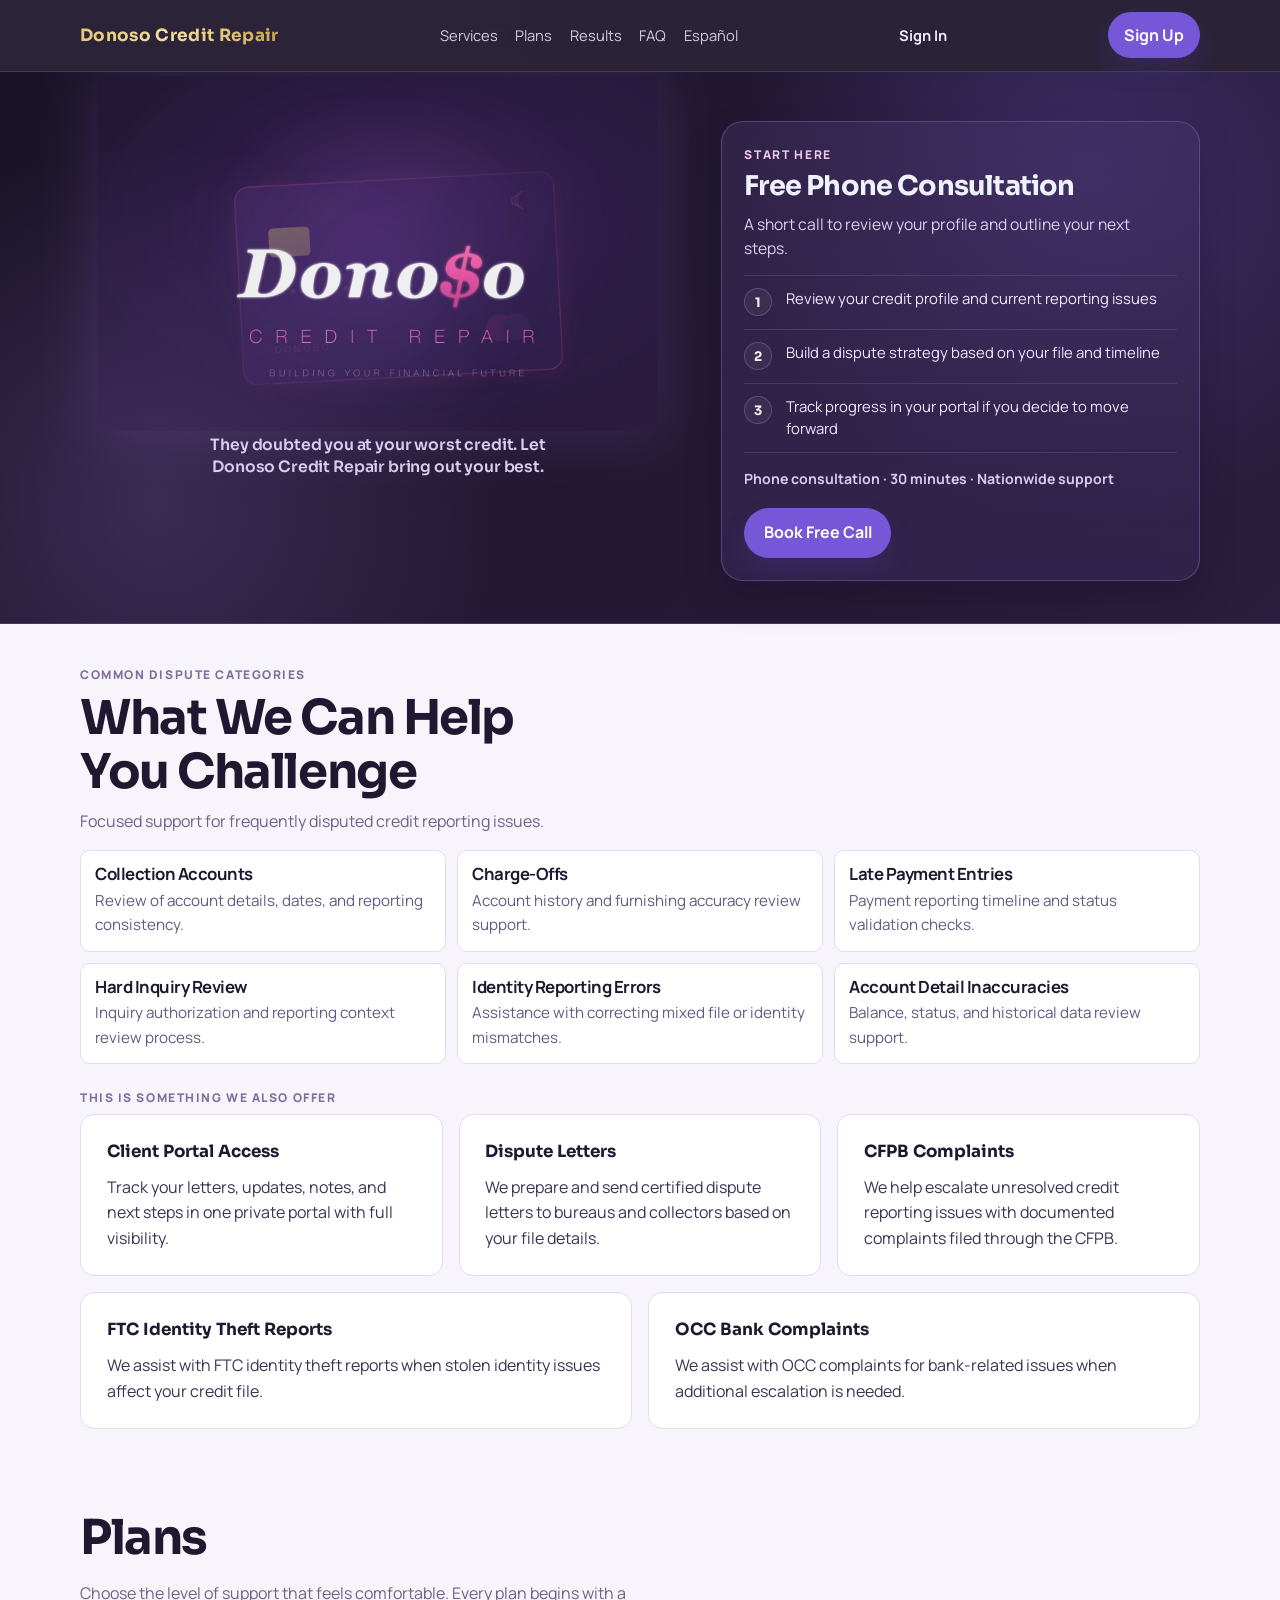
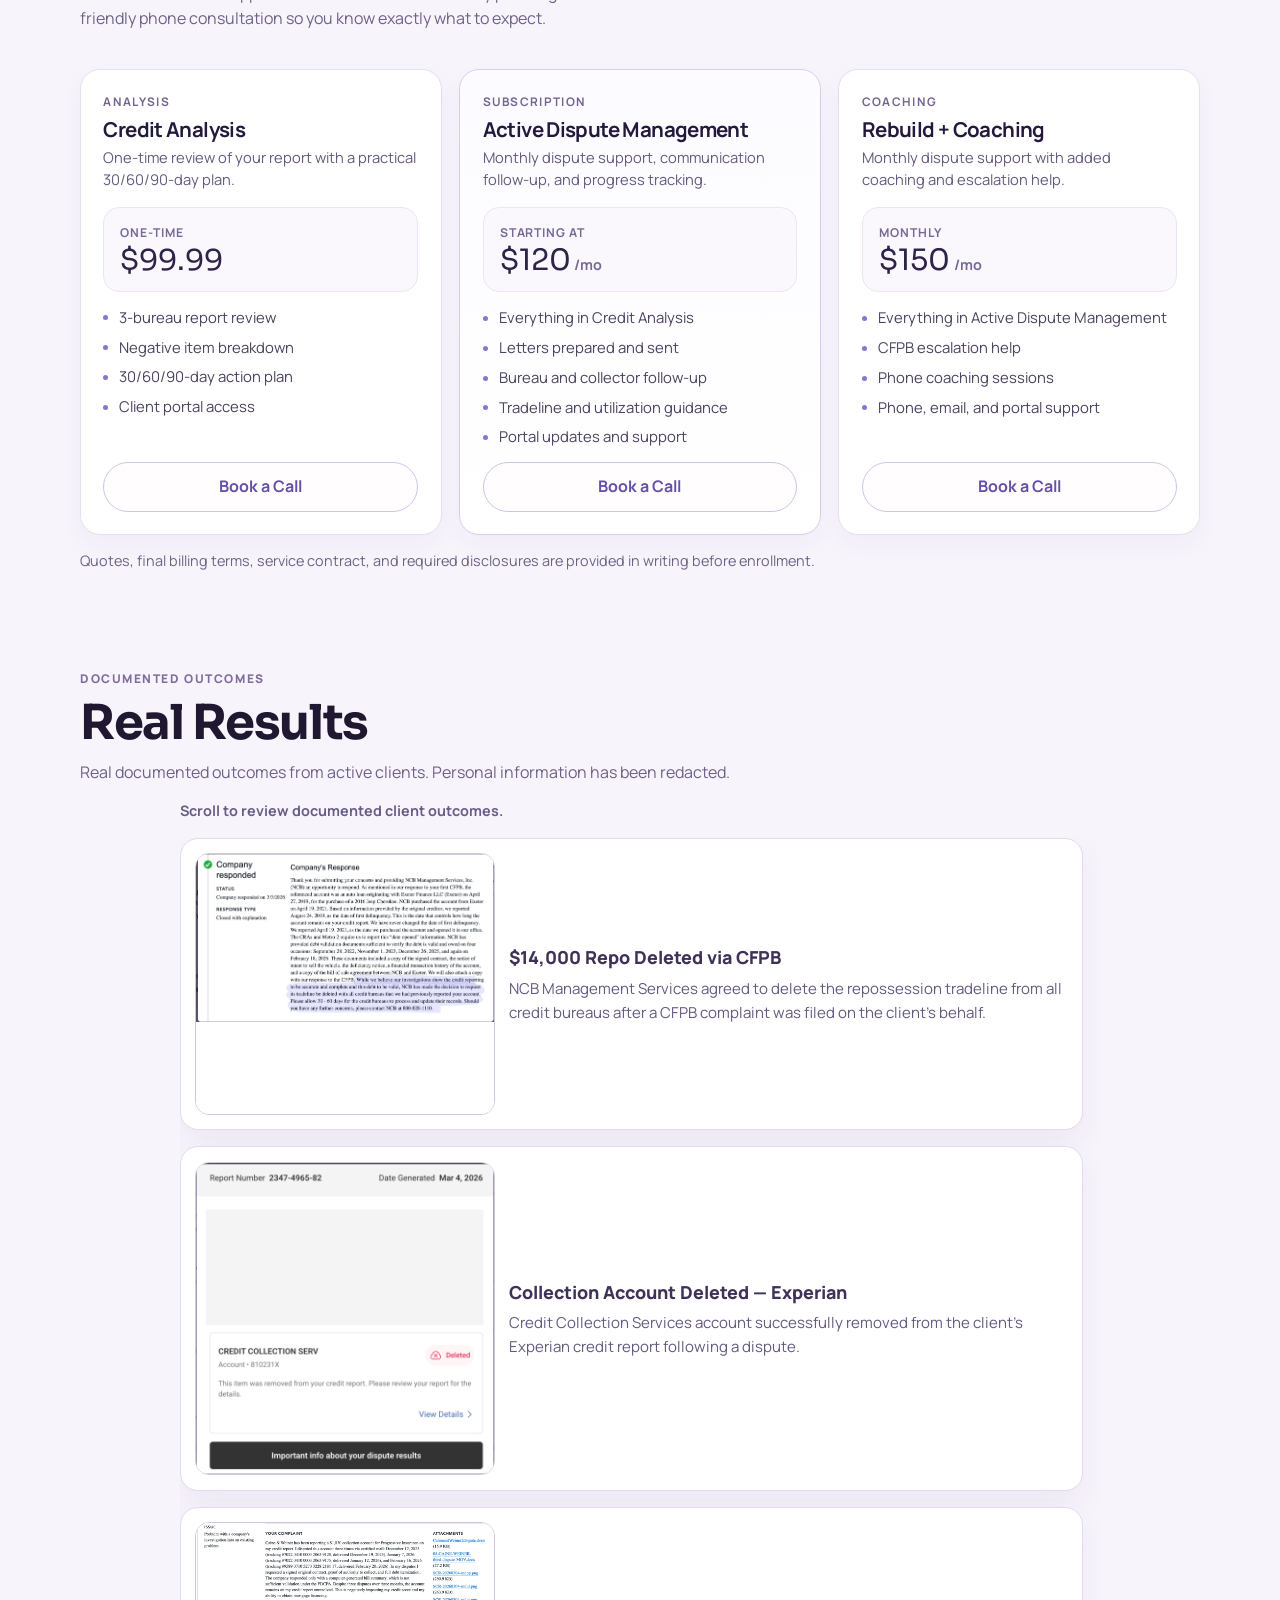
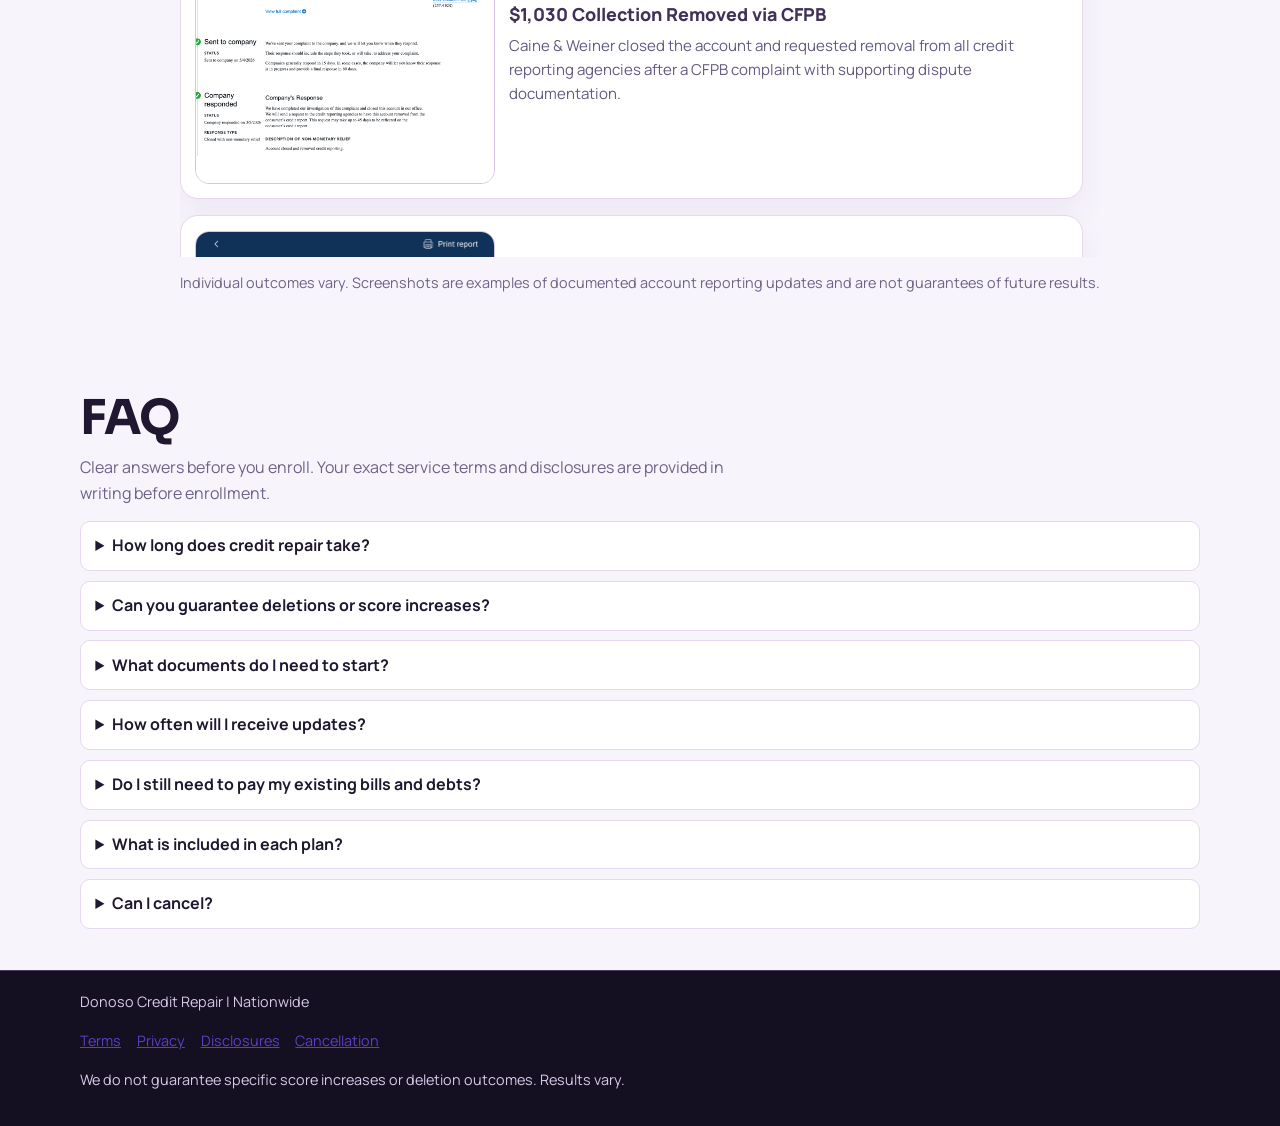
==== commit 75bce0f0: "Revert "Refresh homepage messaging and layout" This reverts commit aba4575961aea78c844df3115ea3a3840" ====
--- a/index.html
+++ b/index.html
@@ -3,53 +3,53 @@
   <head>
     <meta charset="UTF-8" />
     <meta name="viewport" content="width=device-width, initial-scale=1.0" />
-    <title>Donoso Credit Repair | Premium Credit Repair Support</title>
+    <title>Donoso Credit Repair | Nationwide Credit Support</title>
     <meta
       name="description"
-      content="Donoso Credit Repair helps clients challenge inaccurate negative items, clean up reporting issues, and move forward with a documented credit strategy."
+      content="Donoso Credit Repair helps clients nationwide challenge potentially inaccurate credit reporting and build stronger credit habits."
     />
-    <meta property="og:title" content="Donoso Credit Repair | Premium Credit Repair Support" />
+    <meta property="og:title" content="Donoso Credit Repair | Nationwide Credit Support" />
     <meta
       property="og:description"
-      content="Donoso Credit Repair helps clients challenge inaccurate negative items, clean up reporting issues, and move forward with a documented credit strategy."
+      content="Donoso Credit Repair helps clients nationwide challenge potentially inaccurate credit reporting and build stronger credit habits."
     />
     <meta property="og:type" content="website" />
     <meta property="og:url" content="https://donosocreditrepair.com/" />
     <meta property="og:image" content="https://donosocreditrepair.com/images/SCR-20260306-loyx.jpeg" />
     <meta name="twitter:card" content="summary_large_image" />
-    <meta name="twitter:title" content="Donoso Credit Repair | Premium Credit Repair Support" />
+    <meta name="twitter:title" content="Donoso Credit Repair | Nationwide Credit Support" />
     <meta
       name="twitter:description"
-      content="Donoso Credit Repair helps clients challenge inaccurate negative items, clean up reporting issues, and move forward with a documented credit strategy."
+      content="Donoso Credit Repair helps clients nationwide challenge potentially inaccurate credit reporting and build stronger credit habits."
     />
     <meta name="twitter:image" content="https://donosocreditrepair.com/images/SCR-20260306-loyx.jpeg" />
     <link rel="preconnect" href="https://fonts.googleapis.com" />
     <link rel="preconnect" href="https://fonts.gstatic.com" crossorigin />
     <link
-      href="https://fonts.googleapis.com/css2?family=Manrope:wght@400;500;700;800&amp;family=Sora:wght@600;700;800&amp;display=swap"
+      href="https://fonts.googleapis.com/css2?family=Manrope:wght@400;500;700;800&family=Sora:wght@600;700;800&display=swap"
       rel="stylesheet"
     />
     <link rel="icon" type="image/jpeg" href="images/SCR-20260306-loyx.jpeg" />
     <link rel="apple-touch-icon" href="images/SCR-20260306-loyx.jpeg" />
     <link rel="alternate" hreflang="es" href="es.html" />
-    <link rel="stylesheet" href="styles.css?v=20260406a" />
+    <link rel="stylesheet" href="styles.css?v=20260321n" />
   </head>
   <body>
     <nav class="site-nav">
       <div class="container nav-inner">
         <a class="brand" href="#home"><span class="brand-text">Donoso Credit Repair</span></a>
         <div class="nav-links">
-          <a href="#how-it-works">How It Works</a>
+          <a href="#services">Services</a>
           <a href="#pricing">Plans</a>
           <a href="#results">Results</a>
           <a href="#faq">FAQ</a>
           <a href="es.html" lang="es">Español</a>
         </div>
         <a class="nav-signin" href="portal.html">Sign In</a>
-        <a class="btn btn-primary nav-btn" href="https://calendly.com/donoso420/30min" target="_blank" rel="noreferrer">Book Call</a>
+        <a class="btn btn-primary nav-btn" href="portal.html?mode=signup">Sign Up</a>
       </div>
       <div class="container mobile-nav" aria-label="Mobile navigation">
-        <a href="#how-it-works">How It Works</a>
+        <a href="#services">Services</a>
         <a href="#pricing">Plans</a>
         <a href="#results">Results</a>
         <a href="#faq">FAQ</a>
@@ -61,87 +61,36 @@
       <section class="hero">
         <div class="container hero-grid">
           <div class="hero-copy">
-            <p class="section-kicker hero-kicker">Premium credit repair support</p>
-            <h1 class="hero-title">Turn bad credit into a real comeback.</h1>
-            <p class="hero-lead">
-              Donoso Credit Repair helps you challenge inaccurate negative items, clean up reporting
-              issues, and move with a clear strategy backed by real communication and documented
-              progress.
-            </p>
-            <div class="hero-actions">
-              <a
-                class="btn btn-primary"
-                href="https://calendly.com/donoso420/30min"
-                target="_blank"
-                rel="noreferrer"
-              >Book Your Call</a>
-              <a class="btn btn-quiet" href="#how-it-works">See How It Works</a>
-            </div>
-            <p class="hero-trust-line">
-              3-bureau analysis, dispute support, escalation options, and client portal tracking.
-            </p>
-            <div class="hero-proof-grid">
-              <article class="hero-proof-card">
-                <p class="hero-proof-title">Private client portal</p>
-                <p class="hero-proof-text">Track letters, updates, and next steps without chasing status.</p>
-              </article>
-              <article class="hero-proof-card">
-                <p class="hero-proof-title">Documented strategy</p>
-                <p class="hero-proof-text">Every move starts with what is actually reporting in your file.</p>
-              </article>
-              <article class="hero-proof-card">
-                <p class="hero-proof-title">Serious communication</p>
-                <p class="hero-proof-text">You get clear updates, organized follow-up, and practical next steps.</p>
-              </article>
-            </div>
-          </div>
-
-          <aside class="hero-panel">
-            <div class="hero-panel-brand">
+            <div class="hero-logo-showcase">
               <img
-                class="hero-panel-logo"
+                class="hero-logo"
                 src="images/SCR-20260306-loyx.jpeg"
                 alt="Donoso Credit Repair logo"
               />
-              <div>
-                <p class="hero-panel-brand-name">Donoso Credit Repair</p>
-                <p class="hero-panel-brand-meta">Professional, documented, and organized support.</p>
-              </div>
             </div>
+            <p class="hero-logo-caption">
+              They doubted you at your worst credit. Let Donoso Credit Repair bring out your best.
+            </p>
+          </div>
+
+          <aside class="hero-panel">
             <p class="hero-panel-kicker">Start Here</p>
-            <h2>A strategy call built around your file, not a sales script.</h2>
+            <h2>Free Phone Consultation</h2>
             <p class="hero-panel-lead">
-              We review what is reporting, what may be challengeable, and what the smartest next
-              step looks like before you commit.
+              A short call to review your profile and outline your next steps.
             </p>
             <ol class="hero-steps">
               <li>
                 <span class="hero-step-num">1</span>
-                <div>
-                  <p class="hero-step-title">Review Your Credit</p>
-                  <p>We look at your 3-bureau file, negative items, and the reporting issues that matter most.</p>
-                </div>
+                <p>Review your credit profile and current reporting issues</p>
               </li>
               <li>
                 <span class="hero-step-num">2</span>
-                <div>
-                  <p class="hero-step-title">Build Your Strategy</p>
-                  <p>You get a clear plan for what to challenge, what to monitor, and what to clean up first.</p>
-                </div>
+                <p>Build a dispute strategy based on your file and timeline</p>
               </li>
               <li>
                 <span class="hero-step-num">3</span>
-                <div>
-                  <p class="hero-step-title">Start the Dispute Process</p>
-                  <p>If you move forward, dispute letters are prepared and sent with documented support.</p>
-                </div>
-              </li>
-              <li>
-                <span class="hero-step-num">4</span>
-                <div>
-                  <p class="hero-step-title">Monitor and Escalate</p>
-                  <p>Progress is tracked through your portal, with follow-up and escalation options when needed.</p>
-                </div>
+                <p>Track progress in your portal if you decide to move forward</p>
               </li>
             </ol>
             <p class="hero-panel-meta">Phone consultation · 30 minutes · Nationwide support</p>
@@ -150,110 +99,68 @@
               href="https://calendly.com/donoso420/30min"
               target="_blank"
               rel="noreferrer"
-            >Book Your Call</a>
+            >Book Free Call</a>
           </aside>
         </div>
       </section>
 
       <section id="services" class="section section-light">
         <div class="container">
-          <p class="section-kicker">Credibility</p>
-          <h2 class="section-title section-title-wide">Clear process. Real support. Documented outcomes.</h2>
+          <p class="section-kicker">Common Dispute Categories</p>
+          <h2 class="section-title">What We Can Help You Challenge</h2>
           <p class="section-lead">
-            We keep the work organized from the start so you know what is being reviewed, what is
-            being challenged, and what comes next.
+            Focused support for frequently disputed credit reporting issues.
           </p>
-          <div class="stats-grid credibility-grid">
-            <article>
-              <p class="stat-label">Credit report analysis</p>
-              <p class="stat-text">We review the full reporting picture before recommending a plan of action.</p>
-            </article>
-            <article>
-              <p class="stat-label">Dispute letters prepared and sent</p>
-              <p class="stat-text">Letters are built around the details in your file, not generic templates with no context.</p>
-            </article>
-            <article>
-              <p class="stat-label">Bureau and collector follow-up</p>
-              <p class="stat-text">We stay on the process and keep communication documented as the file moves.</p>
-            </article>
-            <article>
-              <p class="stat-label">Client portal updates</p>
-              <p class="stat-text">You are not left guessing where your file stands or what has already been done.</p>
-            </article>
-            <article>
-              <p class="stat-label">Escalation support when needed</p>
-              <p class="stat-text">When standard follow-up is not enough, we help organize the next documented step.</p>
-            </article>
-          </div>
-        </div>
-      </section>
-
-      <section class="section section-muted">
-        <div class="container">
-          <p class="section-kicker">Problems We Help Challenge</p>
-          <h2 class="section-title section-title-wide">We help clients challenge credit reporting problems like:</h2>
-          <p class="section-lead">
-            We focus on inaccurate, incomplete, or unsupported reporting issues that deserve a
-            documented response.
-          </p>
-          <div class="issue-grid challenge-grid">
-            <article>
-              <h3>Collection accounts</h3>
-              <p>Accounts that need closer review for ownership, accuracy, or reporting consistency.</p>
-            </article>
-            <article>
-              <h3>Charge-offs</h3>
-              <p>Tradelines with questionable balances, dates, or status history.</p>
-            </article>
-            <article>
-              <h3>Late payments</h3>
-              <p>Payment history entries that may not align with the underlying record.</p>
-            </article>
-            <article>
-              <h3>Hard inquiries</h3>
-              <p>Inquiry activity that should be reviewed for authorization and accuracy.</p>
-            </article>
-            <article>
-              <h3>Identity-related errors</h3>
-              <p>Mixed files, wrong personal information, or accounts tied to identity issues.</p>
-            </article>
-            <article>
-              <h3>Incorrect balances, dates, and account details</h3>
-              <p>Reporting errors that can affect how your file is understood by lenders.</p>
-            </article>
-          </div>
-        </div>
-      </section>
-
-      <section id="how-it-works" class="section section-light">
-        <div class="container">
-          <p class="section-kicker">How It Works</p>
-          <h2 class="section-title section-title-wide">A cleaner process from day one</h2>
-          <p class="section-lead">
-            From first review to follow-up, the process is built to stay organized, transparent,
-            and easier to act on.
-          </p>
-          <div class="process-grid">
-            <article class="process-card">
-              <p class="process-step">01</p>
-              <h3>Review Your Credit</h3>
-              <p>We examine your 3-bureau reporting, identify pressure points, and look for inconsistencies worth challenging.</p>
-            </article>
-            <article class="process-card">
-              <p class="process-step">02</p>
-              <h3>Build Your Strategy</h3>
-              <p>Your next steps are organized into a clear plan based on your file, timeline, and goals.</p>
-            </article>
-            <article class="process-card">
-              <p class="process-step">03</p>
-              <h3>Start the Dispute Process</h3>
-              <p>If you enroll, dispute letters are prepared and sent with file-specific support and documented communication.</p>
-            </article>
-            <article class="process-card">
-              <p class="process-step">04</p>
-              <h3>Monitor and Escalate</h3>
-              <p>We track responses, update your portal, and help organize escalation steps when a file needs more pressure.</p>
-            </article>
+          <div class="issue-grid">
+            <article>
+              <h3>Collection Accounts</h3>
+              <p>Review of account details, dates, and reporting consistency.</p>
+            </article>
+            <article>
+              <h3>Charge-Offs</h3>
+              <p>Account history and furnishing accuracy review support.</p>
+            </article>
+            <article>
+              <h3>Late Payment Entries</h3>
+              <p>Payment reporting timeline and status validation checks.</p>
+            </article>
+            <article>
+              <h3>Hard Inquiry Review</h3>
+              <p>Inquiry authorization and reporting context review process.</p>
+            </article>
+            <article>
+              <h3>Identity Reporting Errors</h3>
+              <p>Assistance with correcting mixed file or identity mismatches.</p>
+            </article>
+            <article>
+              <h3>Account Detail Inaccuracies</h3>
+              <p>Balance, status, and historical data review support.</p>
+            </article>
+          </div>
+          <div class="stats services-highlights">
+            <p class="section-kicker services-highlights-kicker">This Is Something We Also Offer</p>
+            <div class="stats-grid">
+              <article>
+                <p class="stat-label">Client Portal Access</p>
+                <p class="stat-text">Track your letters, updates, notes, and next steps in one private portal with full visibility.</p>
+              </article>
+              <article>
+                <p class="stat-label">Dispute Letters</p>
+                <p class="stat-text">We prepare and send certified dispute letters to bureaus and collectors based on your file details.</p>
+              </article>
+              <article>
+                <p class="stat-label">CFPB Complaints</p>
+                <p class="stat-text">We help escalate unresolved credit reporting issues with documented complaints filed through the CFPB.</p>
+              </article>
+              <article>
+                <p class="stat-label">FTC Identity Theft Reports</p>
+                <p class="stat-text">We assist with FTC identity theft reports when stolen identity issues affect your credit file.</p>
+              </article>
+              <article>
+                <p class="stat-label">OCC Bank Complaints</p>
+                <p class="stat-text">We assist with OCC complaints for bank-related issues when additional escalation is needed.</p>
+              </article>
+            </div>
           </div>
         </div>
       </section>
@@ -261,25 +168,23 @@
       <section id="pricing" class="section section-light">
         <div class="container">
           <div class="pricing-header">
-            <p class="section-kicker">Services</p>
-            <h2 class="section-title section-title-wide">Choose the support level that fits your situation</h2>
+            <h2 class="section-title">Plans</h2>
             <p class="section-lead">
-              Clear options, cleaner pricing, and a better idea of what you are actually getting
-              before you enroll.
+              Choose the level of support that feels comfortable. Every plan begins with a
+              friendly phone consultation so you know exactly what to expect.
             </p>
           </div>
           <div class="pricing-grid">
             <article class="plan-card">
               <div class="plan-top">
-                <p class="plan-tier">Plan 1</p>
+                <p class="plan-tier">Analysis</p>
                 <h3>Credit Analysis</h3>
-                <p class="plan-for">For people who want clarity before committing</p>
+                <p class="plan-for">One-time review of your report with a practical 30/60/90-day plan.</p>
               </div>
               <div class="plan-price-box">
                 <p class="plan-price-label">One-time</p>
                 <p class="plan-price">
                   <span class="plan-price-value">$99.99</span>
-                  <span class="plan-price-unit">one-time</span>
                 </p>
               </div>
               <ul>
@@ -293,27 +198,27 @@
                 href="https://calendly.com/donoso420/30min"
                 target="_blank"
                 rel="noreferrer"
-              >Book Your Call</a>
+              >Book a Call</a>
             </article>
 
             <article class="plan-card featured">
               <div class="plan-top">
-                <p class="plan-tier">Plan 2</p>
+                <p class="plan-tier">Subscription</p>
                 <h3>Active Dispute Management</h3>
-                <p class="plan-for">For clients who want monthly hands-on support</p>
+                <p class="plan-for">Monthly dispute support, communication follow-up, and progress tracking.</p>
               </div>
               <div class="plan-price-box">
                 <p class="plan-price-label">Starting at</p>
                 <p class="plan-price">
                   <span class="plan-price-value">$120</span>
-                  <span class="plan-price-unit">/month</span>
+                  <span class="plan-price-unit">/mo</span>
                 </p>
               </div>
               <ul>
                 <li>Everything in Credit Analysis</li>
-                <li>Dispute letters prepared and sent</li>
+                <li>Letters prepared and sent</li>
                 <li>Bureau and collector follow-up</li>
-                <li>Utilization and tradeline guidance</li>
+                <li>Tradeline and utilization guidance</li>
                 <li>Portal updates and support</li>
               </ul>
               <a
@@ -321,26 +226,26 @@
                 href="https://calendly.com/donoso420/30min"
                 target="_blank"
                 rel="noreferrer"
-              >Book Your Call</a>
+              >Book a Call</a>
             </article>
 
             <article class="plan-card">
               <div class="plan-top">
-                <p class="plan-tier">Plan 3</p>
+                <p class="plan-tier">Coaching</p>
                 <h3>Rebuild + Coaching</h3>
-                <p class="plan-for">For clients who want extra support and strategy</p>
+                <p class="plan-for">Monthly dispute support with added coaching and escalation help.</p>
               </div>
               <div class="plan-price-box">
                 <p class="plan-price-label">Monthly</p>
                 <p class="plan-price">
                   <span class="plan-price-value">$150</span>
-                  <span class="plan-price-unit">/month</span>
+                  <span class="plan-price-unit">/mo</span>
                 </p>
               </div>
               <ul>
                 <li>Everything in Active Dispute Management</li>
-                <li>CFPB escalation support</li>
-                <li>Coaching sessions</li>
+                <li>CFPB escalation help</li>
+                <li>Phone coaching sessions</li>
                 <li>Phone, email, and portal support</li>
               </ul>
               <a
@@ -348,12 +253,12 @@
                 href="https://calendly.com/donoso420/30min"
                 target="_blank"
                 rel="noreferrer"
-              >Book Your Call</a>
+              >Book a Call</a>
             </article>
           </div>
           <p class="fineprint">
-            Final service terms, billing details, agreement terms, and required disclosures are
-            provided in writing before enrollment.
+            Quotes, final billing terms, service contract, and required disclosures are provided
+            in writing before enrollment.
           </p>
         </div>
       </section>
@@ -361,21 +266,20 @@
       <section id="results" class="section section-light results-section">
         <div class="container">
           <p class="section-kicker">Documented Outcomes</p>
-          <h2 class="section-title section-title-wide">Real documented results</h2>
+          <h2 class="section-title">Real Results</h2>
           <p class="section-lead">
-            These are real examples of reporting outcomes from client files, with personal details
-            removed for privacy.
+            Real documented outcomes from active clients. Personal information has been redacted.
           </p>
+          <p class="results-hint">Scroll to review documented client outcomes.</p>
           <div class="results-grid">
             <article class="result-card">
               <div class="result-media">
                 <img src="/images/Experian.png" alt="CFPB complaint — $14,000 repossession deleted from all credit bureaus" loading="lazy" />
               </div>
               <div class="result-copy">
-                <p class="result-label">CFPB escalation</p>
-                <p class="result-title">$14,000 repossession deleted after CFPB escalation</p>
-                <p class="result-text">
-                  Documented escalation helped push the furnisher to request deletion across all major bureaus.
+                <p class="result-title">$14,000 Repo Deleted via CFPB</p>
+                <p class="result-text">
+                  NCB Management Services agreed to delete the repossession tradeline from all credit bureaus after a CFPB complaint was filed on the client's behalf.
                 </p>
               </div>
             </article>
@@ -384,22 +288,20 @@
                 <img src="/images/CFPB.png" alt="Experian dispute result — collection account deleted" loading="lazy" />
               </div>
               <div class="result-copy">
-                <p class="result-label">Bureau result</p>
-                <p class="result-title">Collection account deleted from Experian</p>
-                <p class="result-text">
-                  A disputed collection account was removed from the client's Experian file after review and follow-up.
-                </p>
-              </div>
-            </article>
-            <article class="result-card">
-              <div class="result-media">
-                <img src="/images/CFBPcomlaint2.png" alt="CFPB complaint — $1,030 Caine &amp; Weiner collection removed" loading="lazy" />
-              </div>
-              <div class="result-copy">
-                <p class="result-label">Documented complaint</p>
-                <p class="result-title">$1,030 collection removed after documented complaint</p>
-                <p class="result-text">
-                  Supporting documentation and complaint escalation helped move the account out of reporting.
+                <p class="result-title">Collection Account Deleted — Experian</p>
+                <p class="result-text">
+                  Credit Collection Services account successfully removed from the client's Experian credit report following a dispute.
+                </p>
+              </div>
+            </article>
+            <article class="result-card">
+              <div class="result-media">
+                <img src="/images/CFBPcomlaint2.png" alt="CFPB complaint — $1,030 Caine & Weiner collection removed" loading="lazy" />
+              </div>
+              <div class="result-copy">
+                <p class="result-title">$1,030 Collection Removed via CFPB</p>
+                <p class="result-text">
+                  Caine & Weiner closed the account and requested removal from all credit reporting agencies after a CFPB complaint with supporting dispute documentation.
                 </p>
               </div>
             </article>
@@ -408,10 +310,9 @@
                 <img src="/images/SCR-20260306-jzqe.png" alt="Credit report update showing deleted and updated disputed accounts" loading="lazy" />
               </div>
               <div class="result-copy">
-                <p class="result-label">Reporting cycle update</p>
-                <p class="result-title">Multiple accounts updated and deleted in one reporting cycle</p>
-                <p class="result-text">
-                  One refresh showed several dispute outcomes at once, including deletions and updated tradelines.
+                <p class="result-title">Multiple Accounts Updated and Deleted</p>
+                <p class="result-text">
+                  Client report showing multiple dispute outcomes at once, including deleted collection accounts and updated tradelines after the reporting cycle refreshed.
                 </p>
               </div>
             </article>
@@ -420,10 +321,9 @@
                 <img src="/images/SCR-20260331-kxif.png" alt="March 26, 2026 dispute result showing a Space Coast Credit Union account marked deleted" loading="lazy" />
               </div>
               <div class="result-copy">
-                <p class="result-label">Tradeline deletion</p>
-                <p class="result-title">Space Coast Credit Union tradeline deleted</p>
-                <p class="result-text">
-                  Reinvestigation reporting showed the tradeline removed from the client's file.
+                <p class="result-title">Space Coast Credit Union Account Deleted</p>
+                <p class="result-text">
+                  Dispute results generated on March 26, 2026 showing a Space Coast Credit Union tradeline marked deleted from the client's report.
                 </p>
               </div>
             </article>
@@ -432,10 +332,9 @@
                 <img src="/images/SCR-20260331-kxjz.png" alt="March 28, 2026 report showing multiple Space Coast Credit Union inquiries marked deleted" loading="lazy" />
               </div>
               <div class="result-copy">
-                <p class="result-label">Inquiry cleanup</p>
-                <p class="result-title">Multiple hard inquiries removed</p>
-                <p class="result-text">
-                  Multiple hard inquiries were removed together after the reporting file was challenged and updated.
+                <p class="result-title">Multiple Space Coast Inquiries Deleted</p>
+                <p class="result-text">
+                  Client dispute results dated March 28, 2026 showing several Space Coast Credit Union inquiries removed from the report.
                 </p>
               </div>
             </article>
@@ -444,10 +343,9 @@
                 <img src="/images/SCR-20260331-kxlo.png" alt="March 24, 2026 dispute result showing a Caine and Weiner account marked deleted" loading="lazy" />
               </div>
               <div class="result-copy">
-                <p class="result-label">Collector deletion</p>
-                <p class="result-title">Caine &amp; Weiner account deleted</p>
-                <p class="result-text">
-                  A collector account was marked deleted after documented review and dispute follow-through.
+                <p class="result-title">Caine &amp; Weiner Account Deleted</p>
+                <p class="result-text">
+                  Dispute results generated on March 24, 2026 showing a Caine &amp; Weiner account listed as deleted from the client's credit report.
                 </p>
               </div>
             </article>
@@ -456,70 +354,38 @@
                 <img src="/images/SCR-20260331-kxwx.png" alt="Bureau reinvestigation note confirming a Space Coast Credit Union account was deleted from the credit file" loading="lazy" />
               </div>
               <div class="result-copy">
-                <p class="result-label">Reinvestigation outcome</p>
-                <p class="result-title">Reinvestigation confirmed account deletion</p>
-                <p class="result-text">
-                  Bureau reinvestigation notes confirmed the disputed account was no longer reporting.
+                <p class="result-title">Bureau Reinvestigation Confirmed Deletion</p>
+                <p class="result-text">
+                  Reinvestigation results confirming the disputed Space Coast Credit Union account ending in 3280 was deleted from the credit file.
                 </p>
               </div>
             </article>
           </div>
           <p class="fineprint">
-            Results vary. No deletion, score increase, approval, or timeline can be guaranteed.
+            Individual outcomes vary. Screenshots are examples of documented account reporting
+            updates and are not guarantees of future results.
           </p>
-        </div>
-      </section>
-
-      <section class="section section-muted">
-        <div class="container">
-          <p class="section-kicker">Why Donoso</p>
-          <h2 class="section-title section-title-wide">Why people trust Donoso Credit Repair</h2>
-          <p class="section-lead">
-            Clients come to us when they want the process to feel organized, documented, and taken seriously.
-          </p>
-          <div class="stats-grid trust-grid">
-            <article>
-              <p class="stat-label">You’re not left guessing</p>
-              <p class="stat-text">We keep the process organized so you know what is being reviewed and what is next.</p>
-            </article>
-            <article>
-              <p class="stat-label">You get real communication</p>
-              <p class="stat-text">Updates are clear, direct, and tied to the actual work being done on your file.</p>
-            </article>
-            <article>
-              <p class="stat-label">You can track progress privately</p>
-              <p class="stat-text">Your portal keeps letters, notes, updates, and follow-up in one place.</p>
-            </article>
-            <article>
-              <p class="stat-label">We focus on documented disputes</p>
-              <p class="stat-text">The strategy is built around reporting details, evidence, and practical next steps.</p>
-            </article>
-            <article>
-              <p class="stat-label">Your file actually matters here</p>
-              <p class="stat-text">We treat each case with the seriousness it deserves, not like a volume game.</p>
-            </article>
-          </div>
         </div>
       </section>
 
       <section id="faq" class="section section-light faq-section">
         <div class="container">
-          <p class="section-kicker">FAQ</p>
           <h2 class="section-title">FAQ</h2>
           <p class="section-lead faq-intro">
-            Clear answers before you enroll. Final service terms and disclosures are always provided
-            in writing before service begins.
+            Clear answers before you enroll. Your exact service terms and disclosures are provided
+            in writing before enrollment.
           </p>
           <details>
-            <summary>How long does the process usually take?</summary>
-            <p>
-              Many clients stay active for 3 to 6 months, depending on the file and how bureaus or
-              furnishers respond. Initial review is typically completed within a few business days
-              after the needed documents are received, and response cycles often take 30 to 45 days.
-            </p>
-          </details>
-          <details>
-            <summary>Can you guarantee results?</summary>
+            <summary>How long does credit repair take?</summary>
+            <p>
+              Most clients are active for 3 to 6 months. Initial file review is usually completed
+              within 3 to 7 business days after onboarding documents are received. First dispute
+              cycle typically starts within 7 to 14 days. Bureau and creditor responses often take
+              about 30 to 45 days per cycle.
+            </p>
+          </details>
+          <details>
+            <summary>Can you guarantee deletions or score increases?</summary>
             <p>
               No. We do not guarantee deletions, score increases, approvals, or exact timelines.
               Results vary based on your credit profile, account history, and how bureaus or
@@ -527,58 +393,47 @@
             </p>
           </details>
           <details>
-            <summary>What do I need to get started?</summary>
+            <summary>What documents do I need to start?</summary>
             <p>
               Most clients need a government-issued ID, proof of address, and current 3-bureau
-              credit report access. If you already have prior dispute letters, bureau responses, or
-              collector correspondence, those are helpful to include too.
-            </p>
-          </details>
-          <details>
-            <summary>Will I get updates?</summary>
-            <p>
-              Yes. Updates are posted as the file moves, and clients can track progress through a
-              private portal. Active monthly plans also include communication support tied to the
-              level of service you choose.
-            </p>
-          </details>
-          <details>
-            <summary>Do I still have to pay my existing bills?</summary>
+              credit report access. If you have prior dispute letters or bureau responses, upload
+              those during onboarding.
+            </p>
+          </details>
+          <details>
+            <summary>How often will I receive updates?</summary>
+            <p>
+              You receive regular progress updates during each cycle and a monthly status summary.
+              Active Dispute Management and Rebuild + Coaching include priority support with a
+              target response window of 24 business hours.
+            </p>
+          </details>
+          <details>
+            <summary>Do I still need to pay my existing bills and debts?</summary>
             <p>
               Yes. You should continue making payments on valid obligations. Credit repair support
               does not replace your payment responsibilities to lenders or creditors.
             </p>
           </details>
           <details>
+            <summary>What is included in each plan?</summary>
+            <p>
+              Credit Analysis is $99.99 and includes a 3-bureau report review, negative item
+              analysis, a 30/60/90-day action plan, and client portal access. Active Dispute
+              Management starts at $120 per month and adds dispute letters sent on your behalf to
+              bureaus and collectors, credit utilization and tradeline advice, and email/portal
+              support. Rebuild + Coaching is $150 per month and adds CFPB complaints filed on your
+              behalf and phone coaching sessions.
+            </p>
+          </details>
+          <details>
             <summary>Can I cancel?</summary>
             <p>
               Yes. Cancellation rights and instructions are included in your signed agreement and
-              required disclosures before service begins. Billing and cancellation terms are
-              provided in writing before enrollment.
-            </p>
-          </details>
-        </div>
-      </section>
-
-      <section class="section section-dark final-cta-section">
-        <div class="container">
-          <div class="cta-band">
-            <p class="section-kicker cta-kicker">Next Step</p>
-            <h2 class="section-title section-title-wide">Your credit situation can change, but only if you move.</h2>
-            <p class="section-lead cta-lead">
-              Book a call with Donoso Credit Repair and get a clear plan for what to challenge,
-              what to fix, and what to do next.
-            </p>
-            <div class="hero-actions cta-actions">
-              <a
-                class="btn btn-primary"
-                href="https://calendly.com/donoso420/30min"
-                target="_blank"
-                rel="noreferrer"
-              >Book Your Call</a>
-              <a class="btn btn-quiet" href="#pricing">See Plans</a>
-            </div>
-          </div>
+              required disclosures before service begins. You can also submit a written request
+              by email and include your full account details.
+            </p>
+          </details>
         </div>
       </section>
 
@@ -593,7 +448,7 @@
           <a href="disclosures.html">Disclosures</a>
           <a href="cancellation.html">Cancellation</a>
         </p>
-        <p>Results vary. No deletion, score increase, approval, or timeline can be guaranteed.</p>
+        <p>We do not guarantee specific score increases or deletion outcomes. Results vary.</p>
       </div>
     </footer>
   </body>
--- a/styles.css
+++ b/styles.css
@@ -10,9 +10,6 @@
   --dark-line: #4a3563;
   --accent: #7657d8;
   --accent-strong: #5d3fc5;
-  --gold: #d7b469;
-  --gold-soft: #f3dfb0;
-  --warm: #f39a7c;
 }
 
 * {
@@ -29,9 +26,8 @@
   font-family: "Manrope", sans-serif;
   color: var(--ink);
   background:
-    radial-gradient(circle at 8% -10%, rgba(244, 221, 240, 0.9) 0, transparent 35%),
-    radial-gradient(circle at 95% 0%, rgba(236, 228, 255, 0.95) 0, transparent 30%),
-    radial-gradient(circle at 75% 18%, rgba(243, 154, 124, 0.08) 0, transparent 26%),
+    radial-gradient(circle at 8% -10%, #f4ddf0 0, transparent 35%),
+    radial-gradient(circle at 95% 0%, #ece4ff 0, transparent 30%),
     var(--bg);
   line-height: 1.6;
 }
@@ -126,16 +122,14 @@
 }
 
 .btn {
-  display: inline-flex;
-  align-items: center;
-  justify-content: center;
+  display: inline-block;
   border-radius: 999px;
   border: 1px solid transparent;
   text-decoration: none;
   cursor: pointer;
   padding: 0.68rem 1.15rem;
   font-weight: 700;
-  transition: transform 0.16s ease, background 0.2s ease, color 0.2s ease, border-color 0.2s ease;
+  transition: transform 0.16s ease, background 0.2s ease, color 0.2s ease;
 }
 
 .btn:hover {
@@ -143,9 +137,9 @@
 }
 
 .btn-primary {
-  background: linear-gradient(135deg, var(--accent), var(--accent-strong));
+  background: var(--accent);
   color: #ffffff;
-  box-shadow: 0 14px 28px rgba(93, 63, 197, 0.22);
+  box-shadow: 0 12px 24px rgba(93, 63, 197, 0.18);
 }
 
 .btn-primary:hover {
@@ -153,14 +147,12 @@
 }
 
 .btn-quiet {
-  border-color: rgba(215, 180, 105, 0.48);
+  border-color: #8a74a7;
   color: #f5eaff;
-  background: rgba(255, 255, 255, 0.04);
 }
 
 .btn-quiet:hover {
   background: rgba(255, 255, 255, 0.1);
-  border-color: rgba(243, 223, 176, 0.78);
 }
 
 .btn-outline {
@@ -179,137 +171,82 @@
 .hero {
   color: #edf2fc;
   background:
-    radial-gradient(circle at 86% 16%, rgba(243, 154, 124, 0.22), transparent 24%),
+    radial-gradient(circle at 85% 20%, rgba(126, 96, 232, 0.26), transparent 30%),
     radial-gradient(circle at 12% 78%, rgba(183, 141, 255, 0.18), transparent 30%),
-    radial-gradient(circle at 52% 18%, rgba(215, 180, 105, 0.14), transparent 28%),
-    linear-gradient(132deg, var(--dark) 0%, #221737 52%, var(--dark-2) 100%);
+    linear-gradient(130deg, var(--dark), var(--dark-2));
   border-bottom: 1px solid var(--dark-line);
 }
 
 .hero-grid {
   display: grid;
-  grid-template-columns: minmax(0, 1.08fr) minmax(330px, 0.82fr);
-  gap: 3rem;
+  grid-template-columns: minmax(0, 1.02fr) minmax(320px, 0.82fr);
+  gap: 2.8rem;
+  align-items: start;
+  padding: 3.1rem 0 2.6rem;
+}
+
+.hero-copy {
+  display: flex;
+  flex-direction: column;
   align-items: center;
-  padding: 4.8rem 0 4rem;
-}
-
-.hero-copy {
-  display: flex;
-  flex-direction: column;
-  align-items: flex-start;
+  justify-content: flex-start;
+  padding-top: 0;
+}
+
+.hero-logo-showcase {
+  position: relative;
+  width: min(100%, 35rem);
+  padding: 0;
+  display: flex;
   justify-content: center;
-  max-width: 40rem;
-}
-
-.hero-kicker {
-  color: var(--gold-soft);
-  margin-bottom: 0.9rem;
-}
-
-.hero-title {
-  font-family: "Sora", sans-serif;
-  font-size: clamp(2.8rem, 6vw, 5rem);
-  line-height: 0.98;
-  letter-spacing: -0.05em;
-  max-width: 11ch;
-  margin-bottom: 1rem;
-}
-
-.hero-lead {
-  margin: 0 0 1.3rem;
-  max-width: 40rem;
+  margin-top: -2.85rem;
+}
+
+.hero-logo-showcase::before {
+  content: "";
+  position: absolute;
+  inset: 12% 16%;
+  border-radius: 999px;
+  background: radial-gradient(circle, rgba(146, 90, 232, 0.18) 0%, rgba(146, 90, 232, 0.08) 34%, transparent 72%);
+  filter: blur(18px);
+}
+
+.hero-logo {
+  display: block;
+  width: 100%;
+  height: auto;
+  object-fit: contain;
+  position: relative;
+  z-index: 1;
+  border-radius: 0;
+  mix-blend-mode: screen;
+  opacity: 0.92;
+  filter: saturate(1.02) brightness(1.04) drop-shadow(0 0 28px rgba(168, 107, 255, 0.18));
+}
+
+.hero-logo-caption {
+  max-width: 24rem;
+  margin: 0.25rem auto 0;
   color: #d8ccef;
-  font-size: 1.05rem;
-  line-height: 1.75;
-}
-
-.hero-actions {
-  display: flex;
-  flex-wrap: wrap;
-  gap: 0.8rem;
-  align-items: center;
-  margin-bottom: 1.2rem;
-}
-
-.hero-trust-line {
-  margin: 0 0 1.45rem;
-  color: #f2e7ff;
-  font-weight: 700;
-  max-width: 42rem;
-}
-
-.hero-proof-grid {
-  display: grid;
-  grid-template-columns: repeat(3, minmax(0, 1fr));
-  gap: 0.9rem;
-  width: 100%;
-}
-
-.hero-proof-card {
-  background: linear-gradient(180deg, rgba(255, 255, 255, 0.08), rgba(255, 255, 255, 0.03));
-  border: 1px solid rgba(186, 163, 230, 0.24);
-  border-radius: 18px;
-  padding: 1rem 1.05rem;
-  box-shadow: 0 20px 40px rgba(10, 5, 20, 0.12);
-}
-
-.hero-proof-title {
-  margin: 0 0 0.35rem;
   font-family: "Sora", sans-serif;
   font-size: 0.98rem;
-  color: #ffffff;
-}
-
-.hero-proof-text {
-  margin: 0;
-  color: #d8ccef;
-  font-size: 0.9rem;
-  line-height: 1.55;
+  font-weight: 600;
+  line-height: 1.4;
+  letter-spacing: -0.01em;
+  text-align: center;
 }
 
 .hero-panel {
-  background: linear-gradient(180deg, rgba(79, 57, 112, 0.42) 0%, rgba(40, 29, 63, 0.9) 100%);
-  border: 1px solid rgba(180, 153, 228, 0.34);
-  border-radius: 28px;
-  padding: 1.5rem;
-  box-shadow: 0 26px 50px rgba(10, 5, 20, 0.26);
-}
-
-.hero-panel-brand {
-  display: flex;
-  align-items: center;
-  gap: 0.9rem;
-  margin-bottom: 1rem;
-  padding-bottom: 1rem;
-  border-bottom: 1px solid rgba(180, 157, 227, 0.18);
-}
-
-.hero-panel-logo {
-  width: 4rem;
-  height: 4rem;
-  object-fit: cover;
-  border-radius: 18px;
-  border: 1px solid rgba(243, 223, 176, 0.28);
-  box-shadow: 0 14px 24px rgba(0, 0, 0, 0.18);
-}
-
-.hero-panel-brand-name {
-  margin: 0 0 0.15rem;
-  font-family: "Sora", sans-serif;
-  font-size: 1rem;
-  color: #ffffff;
-}
-
-.hero-panel-brand-meta {
-  margin: 0;
-  color: #d9cdee;
-  font-size: 0.87rem;
+  background: linear-gradient(180deg, rgba(78, 57, 112, 0.34) 0%, rgba(52, 37, 80, 0.74) 100%);
+  border: 1px solid rgba(151, 123, 203, 0.38);
+  border-radius: 22px;
+  padding: 1.4rem;
+  box-shadow: 0 18px 38px rgba(10, 5, 20, 0.18);
 }
 
 .hero-panel-kicker {
-  margin: 0 0 0.55rem;
-  color: var(--gold-soft);
+  margin: 0 0 0.45rem;
+  color: #f0c7e8;
   font-size: 0.75rem;
   font-weight: 800;
   letter-spacing: 0.14em;
@@ -317,15 +254,15 @@
 }
 
 .hero-panel h2 {
-  font-size: 1.9rem;
+  font-size: 1.7rem;
   margin-bottom: 0;
 }
 
 .hero-panel-lead {
-  margin: 0.78rem 0 1rem;
+  margin: 0.72rem 0 0.92rem;
   color: #ddd1ee;
-  font-size: 0.97rem;
-  line-height: 1.65;
+  font-size: 0.98rem;
+  line-height: 1.5;
 }
 
 .hero-steps {
@@ -343,7 +280,7 @@
   grid-template-columns: 1.9rem minmax(0, 1fr);
   gap: 0.7rem;
   align-items: start;
-  padding: 0.9rem 0;
+  padding: 0.78rem 0;
   border-bottom: 1px solid rgba(180, 157, 227, 0.18);
 }
 
@@ -362,23 +299,15 @@
   font-weight: 700;
 }
 
-.hero-steps .hero-step-title {
-  margin: 0 0 0.18rem;
-  color: #ffffff;
-  font-size: 0.98rem;
-  font-weight: 800;
-  line-height: 1.35;
-}
-
 .hero-steps p {
   margin: 0;
   color: #f0e7ff;
   font-size: 0.93rem;
-  line-height: 1.55;
+  line-height: 1.45;
 }
 
 .hero-panel-meta {
-  margin: 1rem 0 0;
+  margin: 0.92rem 0 0;
   color: #d9cdee;
   font-size: 0.88rem;
   font-weight: 700;
@@ -386,11 +315,10 @@
 
 .hero-panel-btn {
   margin-top: 1.15rem;
-  width: 100%;
 }
 
 .stats {
-  padding: 2rem 0 1.4rem;
+  padding: 2rem 0 1.5rem;
 }
 
 .services-highlights {
@@ -410,12 +338,11 @@
 
 .stats-grid article {
   grid-column: span 4;
-  background: linear-gradient(180deg, #ffffff 0%, #fcf9ff 100%);
+  background: var(--surface);
   border: 1px solid var(--line);
-  border-radius: 18px;
-  padding: 1.5rem 1.55rem;
+  border-radius: 14px;
+  padding: 1.5rem 1.6rem;
   min-height: 100%;
-  box-shadow: 0 16px 32px rgba(45, 31, 83, 0.05);
 }
 
 .stats-grid article:nth-child(4),
@@ -443,16 +370,12 @@
 }
 
 .section {
-  padding: 4.3rem 0;
+  padding: 2.55rem 0;
 }
 
 .section-title {
   font-size: clamp(1.9rem, 4vw, 3rem);
   max-width: 12ch;
-}
-
-.section-title-wide {
-  max-width: 16ch;
 }
 
 .section-kicker {
@@ -467,8 +390,6 @@
 .section-lead {
   color: var(--muted);
   max-width: 68ch;
-  font-size: 1rem;
-  line-height: 1.75;
 }
 
 .section-light {
@@ -476,9 +397,7 @@
 }
 
 .section-muted {
-  background:
-    radial-gradient(circle at 88% 12%, rgba(243, 154, 124, 0.08), transparent 24%),
-    var(--surface-soft);
+  background: var(--surface-soft);
   border-top: 1px solid var(--line);
   border-bottom: 1px solid var(--line);
 }
@@ -497,28 +416,50 @@
   color: #d6c8ea;
 }
 
+.results-section .section-lead {
+  margin-bottom: 1rem;
+}
+
+.results-hint {
+  margin: -0.15rem 0 0.95rem;
+  color: #6a5d85;
+  font-size: 0.9rem;
+  font-weight: 700;
+  width: min(100%, 920px);
+  margin-left: auto;
+  margin-right: auto;
+}
+
 .results-grid {
+  display: flex;
+  flex-direction: column;
+  gap: 1rem;
+  width: min(100%, 920px);
+  max-height: 1020px;
+  overflow-y: auto;
+  padding: 0.15rem 0.35rem 0.15rem 0;
+  scroll-snap-type: y proximity;
+  scrollbar-gutter: stable;
+  margin: 0 auto;
+}
+
+.result-card {
   display: grid;
-  grid-template-columns: repeat(2, minmax(0, 1fr));
-  gap: 1rem;
-  margin-top: 1.3rem;
-}
-
-.result-card {
-  display: flex;
-  flex-direction: column;
-  gap: 0.95rem;
+  grid-template-columns: minmax(220px, 300px) minmax(0, 1fr);
+  gap: 0.85rem;
+  align-items: start;
   background: #ffffff;
   border: 1px solid var(--line);
-  border-radius: 22px;
-  padding: 1rem;
-  box-shadow: 0 18px 34px rgba(45, 31, 83, 0.06);
+  border-radius: 18px;
+  padding: 0.9rem;
+  box-shadow: 0 14px 32px rgba(45, 31, 83, 0.06);
+  scroll-snap-align: start;
 }
 
 .result-media {
-  min-height: 220px;
+  min-height: 240px;
   border: 1px solid #d4c4e3;
-  border-radius: 16px;
+  border-radius: 14px;
   overflow: hidden;
   background: #f9f5ff;
 }
@@ -526,10 +467,10 @@
 .result-media img {
   width: 100%;
   height: 100%;
-  object-fit: cover;
-  object-position: top center;
+  object-fit: contain;
+  object-position: top;
   display: block;
-  min-height: 220px;
+  min-height: 260px;
   background: #ffffff;
 }
 
@@ -537,24 +478,15 @@
   display: flex;
   flex-direction: column;
   justify-content: flex-start;
-  gap: 0.35rem;
-}
-
-.result-label {
-  margin: 0;
-  color: #7a67a1;
-  font-size: 0.73rem;
-  font-weight: 800;
-  letter-spacing: 0.13em;
-  text-transform: uppercase;
+  gap: 0.3rem;
+  align-self: center;
 }
 
 .result-title {
   margin: 0;
   font-weight: 800;
   color: #3f3158;
-  font-size: 1.14rem;
-  line-height: 1.35;
+  font-size: 1.12rem;
 }
 
 .result-text {
@@ -564,24 +496,44 @@
   line-height: 1.6;
 }
 
+.results-grid::-webkit-scrollbar {
+  width: 11px;
+}
+
+.results-grid::-webkit-scrollbar-track {
+  background: #f1eafd;
+  border-radius: 999px;
+}
+
+.results-grid::-webkit-scrollbar-thumb {
+  background: #c2b1ef;
+  border-radius: 999px;
+  border: 2px solid #f1eafd;
+}
+
+.results-section .fineprint {
+  width: min(100%, 920px);
+  margin-left: auto;
+  margin-right: auto;
+}
+
 .issue-grid {
-  margin-top: 1.15rem;
+  margin-top: 1rem;
   display: grid;
   grid-template-columns: repeat(3, minmax(0, 1fr));
-  gap: 0.9rem;
+  gap: 0.7rem;
 }
 
 .issue-grid article {
-  background: linear-gradient(180deg, #ffffff 0%, #fcf9ff 100%);
+  background: #ffffff;
   border: 1px solid var(--line);
-  border-radius: 18px;
-  padding: 1.1rem 1.05rem;
-  box-shadow: 0 14px 28px rgba(45, 31, 83, 0.04);
+  border-radius: 10px;
+  padding: 0.85rem 0.88rem;
 }
 
 .issue-grid h3 {
-  margin-bottom: 0.34rem;
-  font-size: 1.02rem;
+  margin-bottom: 0.3rem;
+  font-size: 1.05rem;
 }
 
 .issue-grid p {
@@ -593,8 +545,8 @@
 .pricing-header {
   display: flex;
   flex-direction: column;
-  gap: 0.42rem;
-  margin-bottom: 1.6rem;
+  gap: 0.35rem;
+  margin-bottom: 1.35rem;
 }
 
 .pricing-header .section-title {
@@ -609,7 +561,7 @@
   margin-top: 0;
   display: grid;
   grid-template-columns: repeat(3, minmax(0, 1fr));
-  gap: 1.15rem;
+  gap: 1.1rem;
   align-items: stretch;
 }
 
@@ -620,9 +572,9 @@
   gap: 0.95rem;
   background: #ffffff;
   border: 1px solid #e7deef;
-  border-radius: 24px;
-  padding: 1.5rem;
-  box-shadow: 0 16px 32px rgba(49, 33, 92, 0.05);
+  border-radius: 20px;
+  padding: 1.4rem;
+  box-shadow: 0 10px 24px rgba(49, 33, 92, 0.04);
 }
 
 .plan-top {
@@ -724,9 +676,8 @@
 }
 
 .plan-card.featured {
-  border-color: #cfbfef;
-  background: linear-gradient(180deg, #fdfbff 0%, #ffffff 100%);
-  box-shadow: 0 22px 40px rgba(77, 53, 142, 0.1);
+  border-color: #d9cdee;
+  background: linear-gradient(180deg, #fcfbff 0%, #ffffff 100%);
 }
 
 .plan-card .btn {
@@ -754,15 +705,14 @@
 }
 
 .faq-intro {
-  margin-bottom: 1rem;
+  margin-bottom: 0.9rem;
 }
 
 .faq-section details {
   background: #ffffff;
   border: 1px solid var(--line);
-  border-radius: 14px;
-  padding: 1rem 1.05rem;
-  box-shadow: 0 12px 24px rgba(45, 31, 83, 0.04);
+  border-radius: 10px;
+  padding: 0.82rem 0.9rem;
 }
 
 .faq-section details + details {
@@ -776,61 +726,9 @@
 }
 
 .faq-section details p {
-  margin: 0.7rem 0 0;
+  margin: 0.56rem 0 0;
   color: #4b3f64;
   max-width: 78ch;
-}
-
-.process-grid {
-  display: grid;
-  grid-template-columns: repeat(4, minmax(0, 1fr));
-  gap: 1rem;
-  margin-top: 1.35rem;
-}
-
-.process-card {
-  background: linear-gradient(180deg, #ffffff 0%, #fcf9ff 100%);
-  border: 1px solid var(--line);
-  border-radius: 20px;
-  padding: 1.3rem 1.15rem;
-  box-shadow: 0 16px 32px rgba(45, 31, 83, 0.05);
-}
-
-.process-step {
-  margin: 0 0 0.7rem;
-  color: #7b689c;
-  font-size: 0.76rem;
-  font-weight: 800;
-  letter-spacing: 0.12em;
-  text-transform: uppercase;
-}
-
-.process-card h3 {
-  margin-bottom: 0.45rem;
-  font-size: 1.08rem;
-}
-
-.process-card p:last-child {
-  margin: 0;
-  color: #63567d;
-  font-size: 0.94rem;
-}
-
-.final-cta-section {
-  padding-top: 4rem;
-  padding-bottom: 4.4rem;
-}
-
-.cta-band {
-  max-width: 48rem;
-}
-
-.cta-kicker {
-  color: var(--gold-soft);
-}
-
-.cta-lead {
-  max-width: 40rem;
 }
 
 .footer {
@@ -879,13 +777,8 @@
 /* ── Tablet: stack multi-column grids ───────────────────────────────── */
 @media (max-width: 1020px) {
   .hero-grid,
-  .pricing-grid,
-  .results-grid {
+  .pricing-grid {
     grid-template-columns: 1fr;
-  }
-
-  .process-grid {
-    grid-template-columns: repeat(2, minmax(0, 1fr));
   }
 
   .stats-grid {
@@ -898,6 +791,14 @@
 
   .stats-grid article:nth-child(5) {
     grid-column: 1 / -1;
+  }
+
+  .results-grid {
+    max-height: 920px;
+  }
+
+  .result-card {
+    grid-template-columns: 1fr;
   }
 
   .issue-grid {
@@ -945,15 +846,11 @@
 
   .hero-grid {
     gap: 2rem;
-    padding: 3.6rem 0 3rem;
+    padding: 2.9rem 0 2.4rem;
   }
 
   .hero-panel {
-    max-width: 42rem;
-  }
-
-  .hero-proof-grid {
-    grid-template-columns: repeat(2, minmax(0, 1fr));
+    max-width: 38rem;
   }
 
 }
@@ -993,25 +890,24 @@
   /* Hero */
   .hero-grid {
     gap: 1.75rem;
-    padding: 2.5rem 0 2.2rem;
+    padding: 2.25rem 0 2rem;
   }
 
   .hero-panel {
-    padding: 1.15rem 1rem;
+    padding: 1.1rem 1rem;
   }
 
   .hero-copy {
     padding-top: 0;
   }
 
-  .hero-title {
-    font-size: 2.3rem;
-    max-width: 11ch;
-  }
-
-  .hero-lead,
-  .hero-trust-line {
-    font-size: 0.96rem;
+  .hero-logo-showcase {
+    width: min(100%, 25rem);
+    margin-top: -1rem;
+  }
+
+  .hero-logo-showcase {
+    margin-top: -0.85rem;
   }
 
   .hero-panel h2 {
@@ -1024,24 +920,19 @@
     padding: 0.7rem 0;
   }
 
-  .hero-actions {
-    width: 100%;
-    flex-direction: column;
-    align-items: stretch;
-  }
-
-  .hero-actions .btn {
-    width: 100%;
-  }
-
-  .hero-proof-grid,
-  .process-grid {
-    grid-template-columns: 1fr;
+  .hero-logo-showcase {
+    width: min(100%, 26rem);
+  }
+
+  .hero-logo-caption {
+    max-width: 20rem;
+    margin-top: 0.15rem;
+    font-size: 0.88rem;
   }
 
   /* Sections */
   .section {
-    padding: 3rem 0;
+    padding: 2rem 0;
   }
 
   .section-title {
@@ -1061,7 +952,12 @@
 
   /* Results */
   .results-grid {
-    gap: 0.85rem;
+    max-height: 760px;
+    padding-right: 0.1rem;
+  }
+
+  .results-hint {
+    font-size: 0.84rem;
   }
 
   .result-card {
@@ -1070,7 +966,7 @@
   }
 
   .result-media img {
-    min-height: 170px;
+    min-height: 160px;
   }
 
   /* Services grid — single column on small phones */
